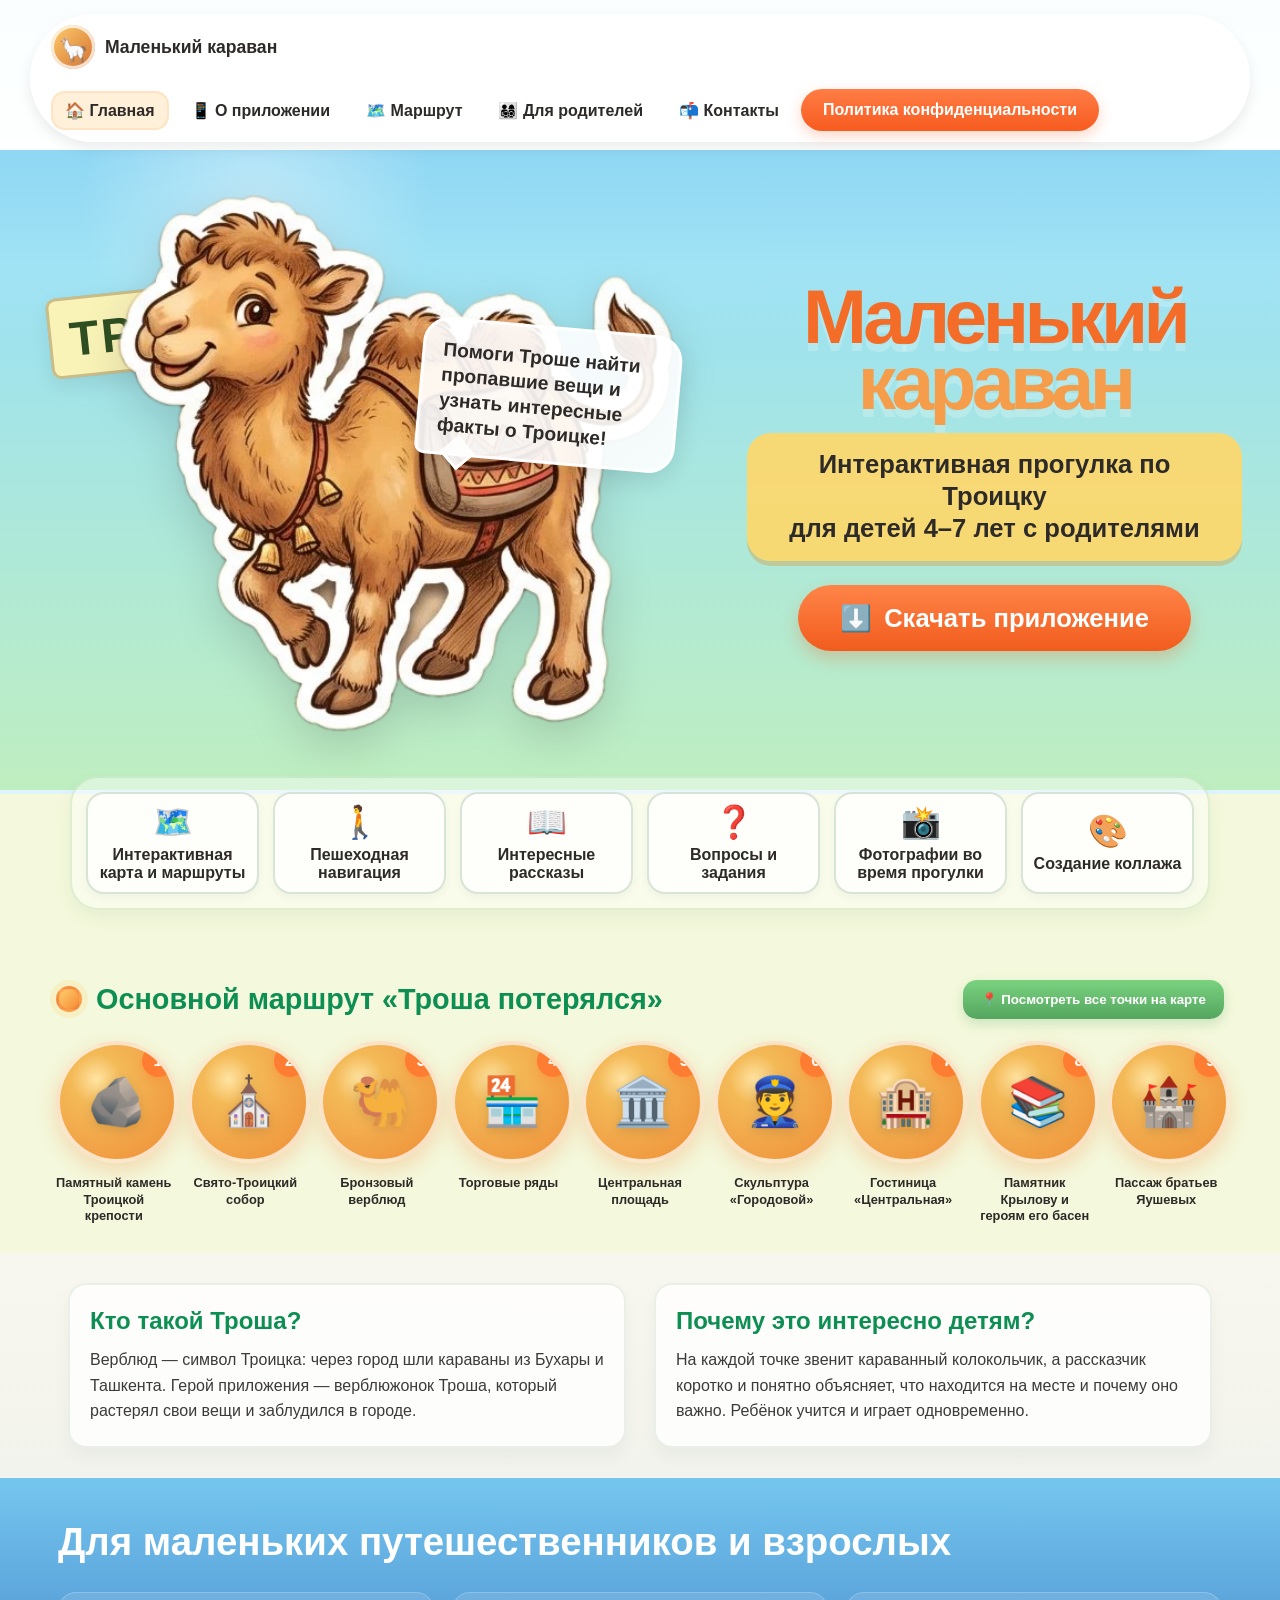
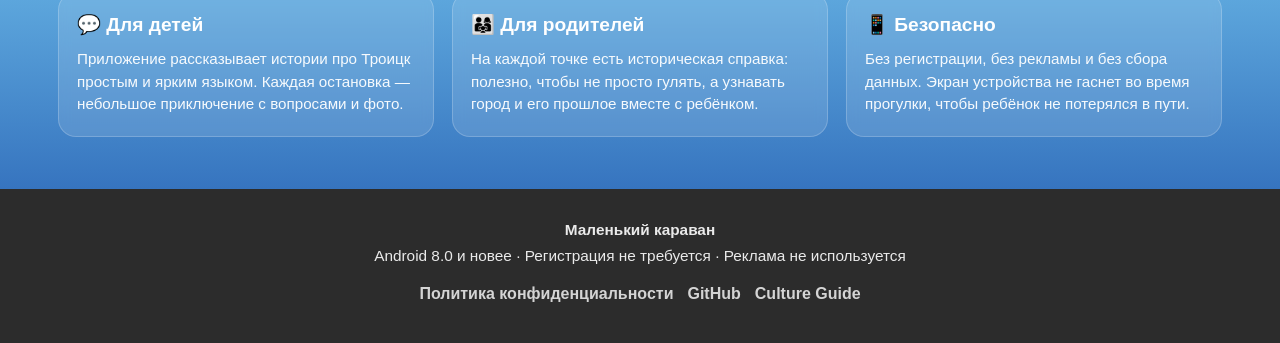
==== docs/index.html @ 08c3db32 "Update landing page to match the provided reference design style" ====
<!doctype html>
<html lang="ru">
<head>
  <meta charset="utf-8">
  <meta name="viewport" content="width=device-width,initial-scale=1">
  <meta name="theme-color" content="#54c8ef">
  <meta name="description" content="Маленький караван — интерактивная прогулка по Троицку для детей 4–7 лет с родителями.">
  <title>Маленький караван — интерактивная прогулка по Троицку</title>
  <style>
    :root {
      --orange: #ff5a1f;
      --orange-deep: #f7641f;
      --cream: #fff3c7;
      --green: #59c76c;
      --green-deep: #0d8e52;
      --blue: #5ec9f5;
      --brown: #61351e;
      --ink: #2d2a28;
      --white: #fff;
      --light: #f8f8f8;
      --pine: #1d7a42;
      --shadow: rgba(0,0,0,0.12);
    }

    * { box-sizing: border-box; }
    html { scroll-behavior: smooth; }
    body {
      margin: 0;
      font-family: "Segoe UI", Tahoma, sans-serif;
      color: var(--ink);
      background: #fdfdfd;
    }
    a { color: inherit; }
    img { max-width: 100%; display: block; }

    .page-shell {
      min-height: 100vh;
      background:
        radial-gradient(circle at 20% 20%, rgba(255,255,255,0.12), transparent 20%),
        linear-gradient(180deg, #dff8ff 0%, #dff8ff 20%, #f4f8dc 20%, #f4f8dc 100%);
    }

    .container {
      max-width: 1200px;
      margin: 0 auto;
      padding: 0 18px;
    }

    .nav-wrap {
      position: sticky;
      top: 0;
      z-index: 20;
      padding: 14px 0 8px;
      background: linear-gradient(180deg, rgba(255,255,255,0.86), rgba(255,255,255,0.95));
      backdrop-filter: blur(4px);
    }

    .nav {
      max-width: 1220px;
      margin: 0 auto;
      padding: 8px 18px;
      background: rgba(255,255,255,0.92);
      border: 3px solid rgba(255,255,255,0.8);
      border-radius: 999px;
      box-shadow: 0 6px 14px rgba(0,0,0,0.08);
      display: flex;
      align-items: center;
      justify-content: space-between;
      gap: 20px;
      flex-wrap: wrap;
    }

    .brand {
      display: flex;
      align-items: center;
      gap: 10px;
      text-decoration: none;
      color: var(--ink);
      font-weight: 800;
      font-size: 1.1rem;
      white-space: nowrap;
    }

    .brand-icon {
      width: 44px;
      height: 44px;
      border-radius: 50%;
      background: linear-gradient(135deg, #ffcf6d, #d36f31);
      display: grid;
      place-items: center;
      box-shadow: inset 0 0 0 3px rgba(255,255,255,0.75);
      position: relative;
      overflow: hidden;
    }

    .brand-icon::before {
      content: "🦙";
      font-size: 25px;
      transform: translateY(2px);
    }

    .menu {
      display: flex;
      align-items: center;
      justify-content: center;
      flex-wrap: wrap;
      gap: 8px;
    }

    .menu a {
      text-decoration: none;
      color: var(--ink);
      font-weight: 700;
      padding: 10px 14px;
      border-radius: 14px;
      transition: 0.2s ease;
      display: inline-flex;
      align-items: center;
      gap: 8px;
      background: transparent;
    }

    .menu a:hover { background: rgba(93,159,221,0.06); }

    .menu a.is-active {
      background: rgba(255, 177, 48, 0.18);
      box-shadow: inset 0 0 0 2px rgba(255, 120, 30, 0.12);
    }

    .menu .cta {
      background: linear-gradient(180deg, #ff7d45, #f75b1f);
      color: white;
      border-radius: 999px;
      padding: 12px 22px;
      box-shadow: 0 5px 14px rgba(247,91,31,0.25);
    }

    .hero {
      position: relative;
      overflow: hidden;
      min-height: 640px;
      background: linear-gradient(180deg, #7cd0f2 0%, #9ae1f4 18%, #bfeec0 100%);
      border-bottom: 4px solid rgba(255,255,255,0.75);
    }

    .hero::before {
      content: "";
      position: absolute;
      inset: 0;
      background:
        linear-gradient(180deg, rgba(255,255,255,0.15), transparent 32%),
        radial-gradient(circle at 20% 8%, rgba(255,255,255,0.4), transparent 15%);
      pointer-events: none;
    }

    .hero-inner {
      position: relative;
      z-index: 1;
      max-width: 1260px;
      margin: 0 auto;
      padding: 26px 20px 40px;
      min-height: 640px;
      display: grid;
      grid-template-columns: 1.15fr 0.85fr;
      align-items: center;
      gap: 18px;
    }

    .hero-scene {
      position: relative;
      height: 100%;
      min-height: 520px;
    }

    .scene-label {
      position: absolute;
      left: 18px;
      top: 110px;
      min-width: 170px;
      transform: rotate(-6deg);
      padding: 18px 18px 14px;
      background: rgba(255, 244, 181, 0.95);
      border: 3px solid rgba(95,65,20,0.3);
      box-shadow: 0 8px 20px rgba(0,0,0,0.08);
      display: inline-block;
      color: #2f4f22;
      font-weight: 900;
      font-size: 3rem;
      letter-spacing: 0.05em;
      line-height: 0.9;
      text-transform: uppercase;
      border-radius: 10px;
    }

    .camel-wrap {
      position: absolute;
      inset: 0;
      display: flex;
      align-items: center;
      justify-content: center;
    }

    .camel {
      width: min(560px, 90%);
      filter: drop-shadow(0 16px 22px rgba(0,0,0,0.14));
      transform: translateX(20px);
    }

    .speech {
      position: absolute;
      right: 42px;
      top: 150px;
      max-width: 260px;
      background: rgba(255,255,255,0.9);
      border: 3px solid rgba(255,255,255,0.9);
      border-radius: 26px 26px 26px 10px;
      box-shadow: 0 10px 24px rgba(0,0,0,0.09);
      padding: 18px 18px 14px;
      font-weight: 800;
      color: #2d2a28;
      line-height: 1.3;
      font-size: 1.2rem;
      transform: rotate(5deg);
    }

    .speech::after {
      content: "";
      position: absolute;
      width: 22px;
      height: 22px;
      background: rgba(255,255,255,0.9);
      border-left: 3px solid rgba(255,255,255,0.9);
      border-bottom: 3px solid rgba(255,255,255,0.9);
      bottom: -12px;
      left: 28px;
      transform: rotate(-45deg);
    }

    .hero-copy {
      text-align: center;
      padding: 16px 8px 8px;
    }

    .title {
      font-size: clamp(3rem, 6vw, 7rem);
      line-height: 0.86;
      font-weight: 900;
      letter-spacing: -0.06em;
      color: #f36d29;
      text-shadow: 0 8px 0 rgba(255,255,255,0.22);
      margin: 0 0 18px;
      display: inline-block;
      position: relative;
    }

    .title span {
      display: block;
      color: #f59d4a;
    }

    .subtitle {
      display: inline-block;
      background: rgba(255, 216, 106, 0.9);
      border-radius: 24px;
      padding: 16px 28px;
      box-shadow: 0 5px 0 rgba(214, 144, 40, 0.35);
      font-size: clamp(1.5rem, 2vw, 2.2rem);
      font-weight: 800;
      line-height: 1.25;
      color: var(--ink);
      margin-bottom: 24px;
    }

    .download-button {
      display: inline-flex;
      align-items: center;
      justify-content: center;
      gap: 12px;
      padding: 18px 42px;
      border: none;
      border-radius: 999px;
      background: linear-gradient(180deg, #ff8448, #f15c1d);
      color: white;
      font-size: clamp(1.3rem, 2vw, 2rem);
      font-weight: 800;
      cursor: pointer;
      box-shadow: 0 8px 16px rgba(241, 92, 29, 0.26);
      transition: transform 0.2s ease, box-shadow 0.2s ease;
    }

    .download-button:hover {
      transform: translateY(-2px);
      box-shadow: 0 10px 22px rgba(241,92,29,0.36);
    }

    .download-button .icon { font-size: 1.6rem; }

    .feature-strip {
      position: relative;
      z-index: 2;
      max-width: 1180px;
      margin: -18px auto 0;
      padding: 0 20px 28px;
    }

    .feature-grid {
      display: grid;
      grid-template-columns: repeat(6, minmax(120px, 1fr));
      gap: 14px;
      background: rgba(255,255,255,0.42);
      border: 2px solid rgba(122, 190, 92, 0.2);
      border-radius: 28px;
      padding: 14px;
      box-shadow: 0 8px 16px rgba(86,146,91,0.08);
    }

    .feature-item {
      border-radius: 18px;
      background: rgba(255,255,255,0.75);
      border: 2px solid rgba(44, 110, 54, 0.18);
      text-align: center;
      padding: 12px 8px 10px;
      min-height: 92px;
      display: flex;
      flex-direction: column;
      justify-content: center;
      align-items: center;
      gap: 8px;
      font-weight: 700;
      color: var(--ink);
      box-shadow: 0 4px 10px rgba(0,0,0,0.04);
    }

    .feature-item .emoji {
      font-size: 2rem;
      line-height: 1;
    }

    .section {
      padding: 42px 0 26px;
    }

    .route-head {
      max-width: 1200px;
      margin: 0 auto 22px;
      display: flex;
      align-items: center;
      justify-content: space-between;
      flex-wrap: wrap;
      gap: 16px;
      padding: 0 16px;
    }

    .route-title {
      display: flex;
      align-items: center;
      gap: 14px;
      color: var(--green-deep);
      font-weight: 900;
      font-size: clamp(1.8rem, 2vw, 2.8rem);
      line-height: 1.1;
    }

    .route-dot {
      width: 26px;
      height: 26px;
      border-radius: 50%;
      background: linear-gradient(135deg, #ffcf6d, #f48a35);
      border: 3px solid rgba(247, 113, 50, 0.4);
      box-shadow: 0 0 0 6px rgba(255,193,63,0.15);
    }

    .route-button {
      border: none;
      border-radius: 14px;
      background: linear-gradient(180deg, #7ad27f, #54a65f);
      color: white;
      font-weight: 700;
      padding: 12px 18px;
      cursor: pointer;
      box-shadow: 0 5px 12px rgba(61,159,80,0.22);
    }

    .route-grid {
      max-width: 1200px;
      margin: 0 auto;
      padding: 0 16px;
      display: grid;
      grid-template-columns: repeat(9, minmax(110px, 1fr));
      gap: 16px;
    }

    .stop {
      text-align: center;
      text-decoration: none;
      color: var(--ink);
      display: block;
    }

    .stop-visual {
      position: relative;
      width: 122px;
      height: 122px;
      margin: 0 auto 12px;
      display: grid;
      place-items: center;
      border-radius: 50%;
      background: radial-gradient(circle at 32% 30%, #ffe4a2 0%, #f4ba58 22%, #ef8d36 100%);
      box-shadow: 0 8px 20px rgba(241, 121, 35, 0.24);
      border: 4px solid rgba(255,255,255,0.7);
      overflow: hidden;
    }

    .stop-no {
      position: absolute;
      right: 0;
      top: 0;
      width: 32px;
      height: 32px;
      border-radius: 50%;
      background: #ff7d32;
      color: white;
      display: grid;
      place-items: center;
      font-weight: 900;
      box-shadow: 0 4px 10px rgba(255,125,50,0.3);
    }

    .stop-emoji {
      font-size: 3rem;
      line-height: 1;
      filter: drop-shadow(0 3px 6px rgba(0,0,0,0.12));
    }

    .stop-name {
      font-weight: 800;
      font-size: 0.8rem;
      line-height: 1.3;
      min-height: 52px;
    }

    .info {
      background: linear-gradient(180deg, #f8f7ef, #f2f3ec);
      padding: 30px 0;
    }

    .info-grid {
      max-width: 1180px;
      margin: 0 auto;
      padding: 0 18px;
      display: grid;
      grid-template-columns: repeat(2, minmax(300px, 1fr));
      gap: 28px;
    }

    .info-card {
      background: rgba(255,255,255,0.8);
      border-radius: 18px;
      padding: 22px 20px;
      box-shadow: 0 10px 18px rgba(0,0,0,0.04);
      border: 2px solid rgba(56,118,63,0.1);
    }

    .info-card h3 {
      margin: 0 0 12px;
      font-size: 1.5rem;
      color: var(--green-deep);
    }

    .info-card p {
      margin: 0;
      font-size: 1rem;
      line-height: 1.6;
      color: #3d3b39;
    }

    .tech {
      background: linear-gradient(180deg, #75c6ef, #3674bf 100%);
      padding: 42px 0 52px;
      color: white;
    }

    .tech h2 {
      max-width: 1200px;
      margin: 0 auto 28px;
      padding: 0 18px;
      font-size: clamp(2rem, 3vw, 3rem);
    }

    .tech-grid {
      max-width: 1200px;
      margin: 0 auto;
      padding: 0 18px;
      display: grid;
      grid-template-columns: repeat(3, minmax(220px, 1fr));
      gap: 18px;
    }

    .tech-card {
      background: rgba(255,255,255,0.12);
      border: 1px solid rgba(255,255,255,0.2);
      border-radius: 18px;
      padding: 20px 18px;
      backdrop-filter: blur(6px);
    }

    .tech-card h4 {
      margin: 0 0 12px;
      font-size: 1.2rem;
      font-weight: 800;
    }

    .tech-card p {
      margin: 0;
      line-height: 1.5;
      color: rgba(255,255,255,0.95);
      font-size: 0.95rem;
    }

    footer {
      background: #2c2c2c;
      color: rgba(255,255,255,0.9);
      padding: 28px 0 40px;
    }

    .footer-wrap {
      max-width: 1200px;
      margin: 0 auto;
      padding: 0 18px;
      text-align: center;
    }

    .footer-wrap p {
      margin: 0;
      line-height: 1.7;
      font-size: 0.96rem;
    }

    .footer-links {
      margin-top: 16px;
      display: flex;
      gap: 14px;
      justify-content: center;
      flex-wrap: wrap;
    }

    .footer-links a {
      text-decoration: none;
      color: rgba(255,255,255,0.8);
      font-weight: 600;
    }

    @media (max-width: 1120px) {
      .hero-inner {
        grid-template-columns: 1fr;
      }
      .hero-copy {
        order: 1;
      }
      .hero-scene {
        order: 2;
      }
      .route-grid {
        grid-template-columns: repeat(3, minmax(110px, 1fr));
      }
    }

    @media (max-width: 860px) {
      .feature-grid {
        grid-template-columns: repeat(3, minmax(120px, 1fr));
      }
      .info-grid {
        grid-template-columns: 1fr;
      }
      .tech-grid {
        grid-template-columns: 1fr;
      }
      .nav {
        justify-content: center;
      }
    }

    @media (max-width: 620px) {
      .menu {
        gap: 4px;
      }
      .menu a {
        font-size: 0.8rem;
        padding: 9px 10px;
      }
      .scene-label {
        left: 6px;
        top: 52px;
        font-size: 2.2rem;
      }
      .speech {
        right: 10px;
        top: 118px;
        max-width: 200px;
        font-size: 1rem;
      }
      .feature-grid {
        grid-template-columns: repeat(2, minmax(120px, 1fr));
      }
      .route-button {
        width: 100%;
      }
      .route-grid {
        grid-template-columns: repeat(2, minmax(120px, 1fr));
      }
    }
  </style>
</head>
<body>
  <div class="page-shell">
    <div class="nav-wrap">
      <div class="nav">
        <a href="#top" class="brand" aria-label="Главная">
          <span class="brand-icon" aria-hidden="true"></span>
          <span>Маленький караван</span>
        </a>

        <nav class="menu" aria-label="Главное меню">
          <a href="#top" class="is-active">🏠 Главная</a>
          <a href="#about">📱 О приложении</a>
          <a href="#route">🗺️ Маршрут</a>
          <a href="#parents">👨‍👩‍👧‍👦 Для родителей</a>
          <a href="#contacts">📬 Контакты</a>
          <a href="privacy.html" class="cta">Политика конфиденциальности</a>
        </nav>
      </div>
    </div>

    <header class="hero" id="top">
      <div class="hero-inner">
        <div class="hero-scene" aria-hidden="true">
          <div class="scene-label">Троицк</div>
          <div class="camel-wrap">
            <img class="camel" src="images/trosha.png" alt="Троша">
          </div>
          <div class="speech">Помоги Троше найти пропавшие вещи и узнать интересные факты о Троицке!</div>
        </div>

        <div class="hero-copy">
          <div class="title">Маленький<span>караван</span></div>
          <div class="subtitle">Интерактивная прогулка по Троицку<br>для детей 4–7 лет с родителями</div>
          <button class="download-button" type="button">
            <span class="icon">⬇️</span>
            <span>Скачать приложение</span>
          </button>
        </div>
      </div>
    </header>

    <div class="feature-strip">
      <div class="feature-grid">
        <div class="feature-item"><div class="emoji">🗺️</div><div>Интерактивная карта и маршруты</div></div>
        <div class="feature-item"><div class="emoji">🚶</div><div>Пешеходная навигация</div></div>
        <div class="feature-item"><div class="emoji">📖</div><div>Интересные рассказы</div></div>
        <div class="feature-item"><div class="emoji">❓</div><div>Вопросы и задания</div></div>
        <div class="feature-item"><div class="emoji">📸</div><div>Фотографии во время прогулки</div></div>
        <div class="feature-item"><div class="emoji">🎨</div><div>Создание коллажа</div></div>
      </div>
    </div>

    <main>
      <section class="section" id="route">
        <div class="route-head">
          <div class="route-title">
            <span class="route-dot" aria-hidden="true"></span>
            <span>Основной маршрут «Троша потерялся»</span>
          </div>
          <button class="route-button" type="button">📍 Посмотреть все точки на карте</button>
        </div>

        <div class="route-grid">
          <a href="#" class="stop">
            <div class="stop-visual"><span class="stop-no">1</span><span class="stop-emoji">🪨</span></div>
            <div class="stop-name">Памятный камень Троицкой крепости</div>
          </a>
          <a href="#" class="stop">
            <div class="stop-visual"><span class="stop-no">2</span><span class="stop-emoji">⛪</span></div>
            <div class="stop-name">Свято-Троицкий собор</div>
          </a>
          <a href="#" class="stop">
            <div class="stop-visual"><span class="stop-no">3</span><span class="stop-emoji">🐫</span></div>
            <div class="stop-name">Бронзовый верблюд</div>
          </a>
          <a href="#" class="stop">
            <div class="stop-visual"><span class="stop-no">4</span><span class="stop-emoji">🏪</span></div>
            <div class="stop-name">Торговые ряды</div>
          </a>
          <a href="#" class="stop">
            <div class="stop-visual"><span class="stop-no">5</span><span class="stop-emoji">🏛️</span></div>
            <div class="stop-name">Центральная площадь</div>
          </a>
          <a href="#" class="stop">
            <div class="stop-visual"><span class="stop-no">6</span><span class="stop-emoji">👮</span></div>
            <div class="stop-name">Скульптура «Городовой»</div>
          </a>
          <a href="#" class="stop">
            <div class="stop-visual"><span class="stop-no">7</span><span class="stop-emoji">🏨</span></div>
            <div class="stop-name">Гостиница «Центральная»</div>
          </a>
          <a href="#" class="stop">
            <div class="stop-visual"><span class="stop-no">8</span><span class="stop-emoji">📚</span></div>
            <div class="stop-name">Памятник Крылову и героям его басен</div>
          </a>
          <a href="#" class="stop">
            <div class="stop-visual"><span class="stop-no">9</span><span class="stop-emoji">🏰</span></div>
            <div class="stop-name">Пассаж братьев Яушевых</div>
          </a>
        </div>
      </section>

      <section class="info" id="about">
        <div class="info-grid">
          <article class="info-card">
            <h3>Кто такой Троша?</h3>
            <p>Верблюд — символ Троицка: через город шли караваны из Бухары и Ташкента. Герой приложения — верблюжонок Троша, который растерял свои вещи и заблудился в городе.</p>
          </article>
          <article class="info-card">
            <h3>Почему это интересно детям?</h3>
            <p>На каждой точке звенит караванный колокольчик, а рассказчик коротко и понятно объясняет, что находится на месте и почему оно важно. Ребёнок учится и играет одновременно.</p>
          </article>
        </div>
      </section>

      <section class="tech" id="parents">
        <h2>Для маленьких путешественников и взрослых</h2>
        <div class="tech-grid">
          <div class="tech-card">
            <h4>💬 Для детей</h4>
            <p>Приложение рассказывает истории про Троицк простым и ярким языком. Каждая остановка — небольшое приключение с вопросами и фото.</p>
          </div>
          <div class="tech-card">
            <h4>👨‍👩‍👧 Для родителей</h4>
            <p>На каждой точке есть историческая справка: полезно, чтобы не просто гулять, а узнавать город и его прошлое вместе с ребёнком.</p>
          </div>
          <div class="tech-card">
            <h4>📱 Безопасно</h4>
            <p>Без регистрации, без рекламы и без сбора данных. Экран устройства не гаснет во время прогулки, чтобы ребёнок не потерялся в пути.</p>
          </div>
        </div>
      </section>
    </main>

    <footer id="contacts">
      <div class="footer-wrap">
        <p><strong>Маленький караван</strong></p>
        <p>Android 8.0 и новее · Регистрация не требуется · Реклама не используется</p>
        <div class="footer-links">
          <a href="privacy.html">Политика конфиденциальности</a>
          <a href="https://github.com/qwest65/malenkiy-karavan">GitHub</a>
          <a href="https://github.com/qwest65/culture-guide">Culture Guide</a>
        </div>
      </div>
    </footer>
  </div>

  <script>
    document.querySelectorAll('.download-button, .route-button').forEach(btn => {
      btn.addEventListener('click', () => {
        window.open('https://github.com/qwest65/malenkiy-karavan/releases/latest/download/MalenkiyKaravan.apk', '_blank');
      });
    });
  </script>
</body>
</html>
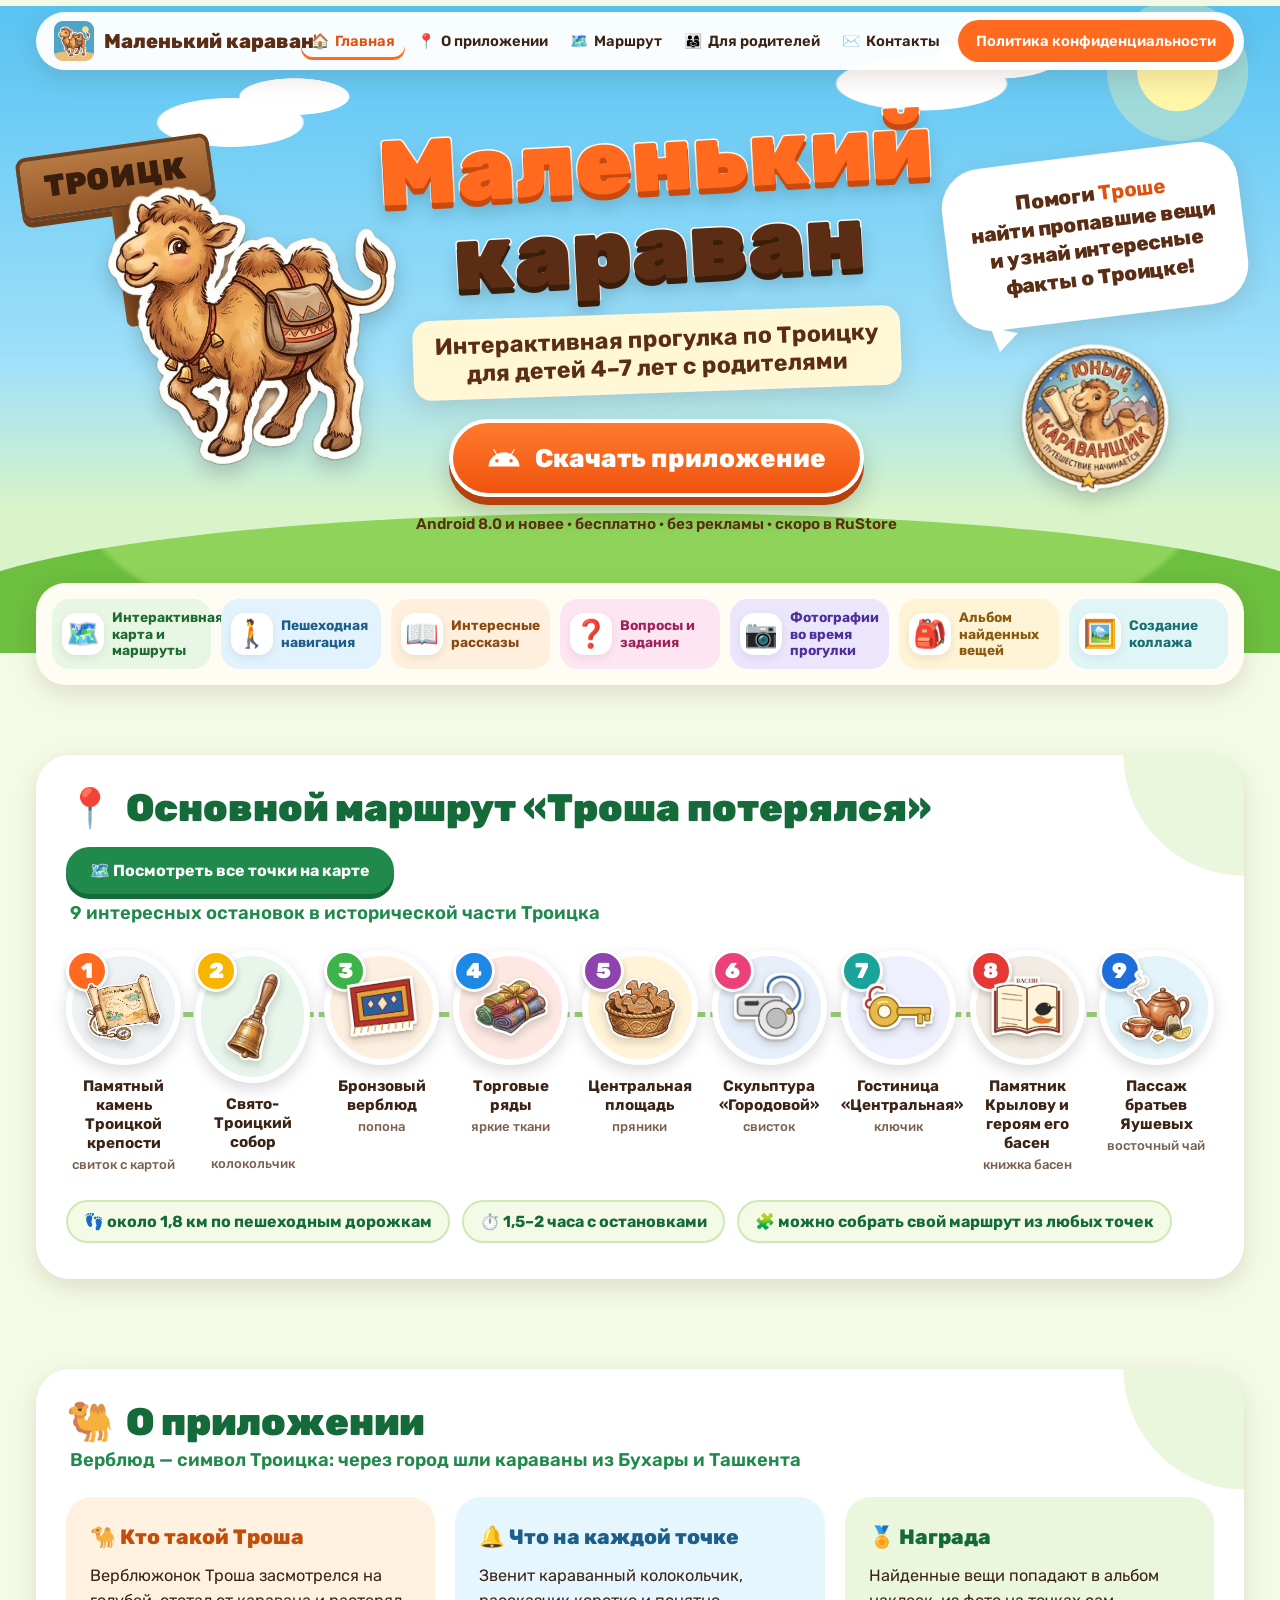
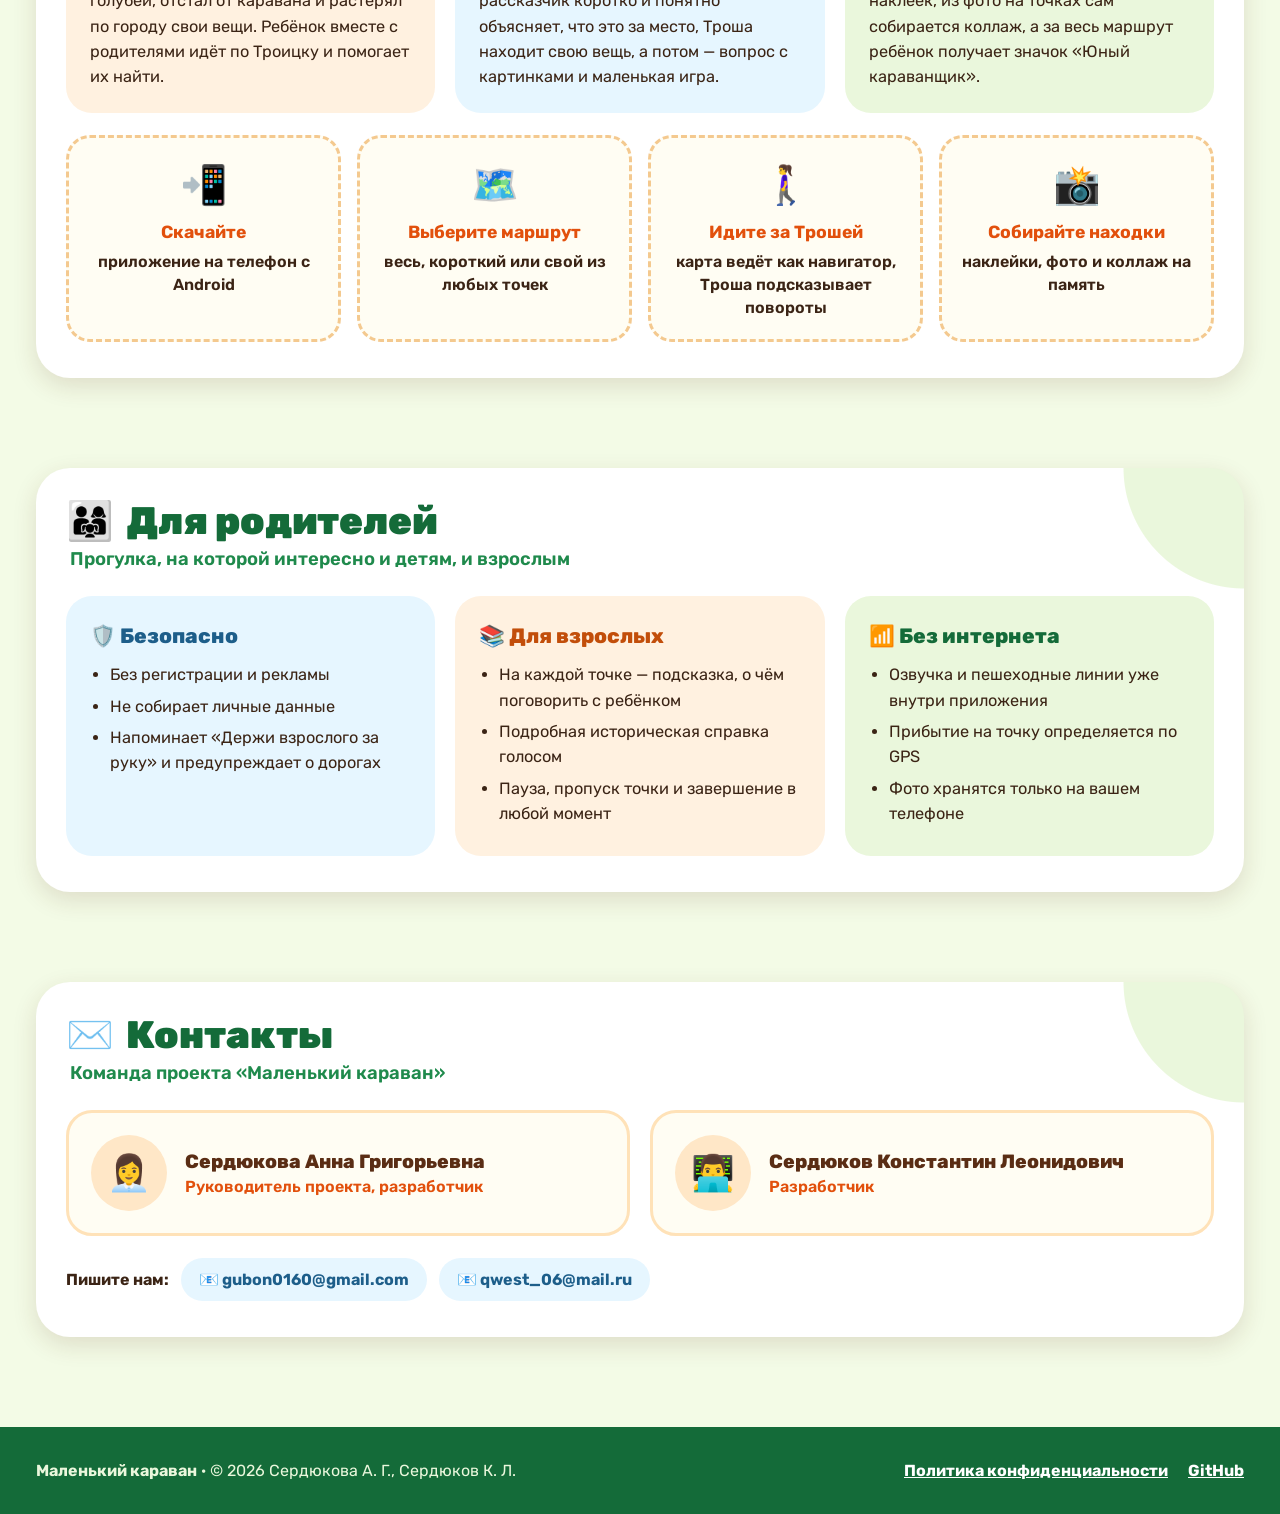
==== commit 9daf179e: "Landing page in the reference style with the project team Bright hero with Trosha, the ТРОИЦК sign a" ====
--- a/docs/index.html
+++ b/docs/index.html
@@ -3,767 +3,472 @@
 <head>
   <meta charset="utf-8">
   <meta name="viewport" content="width=device-width,initial-scale=1">
-  <meta name="theme-color" content="#54c8ef">
-  <meta name="description" content="Маленький караван — интерактивная прогулка по Троицку для детей 4–7 лет с родителями.">
-  <title>Маленький караван — интерактивная прогулка по Троицку</title>
+  <meta name="theme-color" content="#ff6a1f">
+  <meta name="description" content="Маленький караван — интерактивная прогулка по Троицку для детей 4–7 лет с родителями. Помоги верблюжонку Троше найти пропавшие вещи!">
+  <title>Маленький караван — прогулка по Троицку для детей</title>
+  <link rel="icon" href="images/icon.png">
+  <link rel="preconnect" href="https://fonts.googleapis.com">
+  <link rel="preconnect" href="https://fonts.gstatic.com" crossorigin>
+  <link href="https://fonts.googleapis.com/css2?family=Rubik:wght@500;600;700;800;900&display=swap" rel="stylesheet">
   <style>
     :root {
-      --orange: #ff5a1f;
-      --orange-deep: #f7641f;
-      --cream: #fff3c7;
-      --green: #59c76c;
-      --green-deep: #0d8e52;
-      --blue: #5ec9f5;
-      --brown: #61351e;
-      --ink: #2d2a28;
-      --white: #fff;
-      --light: #f8f8f8;
-      --pine: #1d7a42;
-      --shadow: rgba(0,0,0,0.12);
-    }
-
+      --orange: #ff6a1f;
+      --orange-dark: #e2500c;
+      --brown: #5a2d14;
+      --green: #1f8a4c;
+      --green-dark: #146b39;
+      --cream: #fff7d6;
+      --ink: #3b2415;
+      --muted: #7a6150;
+      --shadow: 0 8px 24px rgba(90, 45, 20, 0.14);
+    }
     * { box-sizing: border-box; }
     html { scroll-behavior: smooth; }
     body {
       margin: 0;
-      font-family: "Segoe UI", Tahoma, sans-serif;
+      font-family: "Rubik", "Segoe UI", Tahoma, sans-serif;
       color: var(--ink);
-      background: #fdfdfd;
+      background: #f3fbe6;
+      overflow-x: hidden;
     }
     a { color: inherit; }
     img { max-width: 100%; display: block; }
-
-    .page-shell {
-      min-height: 100vh;
+    .wrap { max-width: 1240px; margin: 0 auto; padding: 0 16px; }
+
+    /* ---------- Навигация ---------- */
+    .nav { position: sticky; top: 12px; z-index: 30; max-width: 1240px; margin: 12px auto 0; padding: 0 16px; }
+    .nav-inner {
+      display: flex; align-items: center; gap: 18px;
+      background: rgba(255,255,255,0.96);
+      border-radius: 999px; padding: 8px 10px 8px 18px;
+      box-shadow: var(--shadow);
+    }
+    .brand { display: flex; align-items: center; gap: 10px; text-decoration: none; font-weight: 800; font-size: 1.25rem; color: var(--brown); white-space: nowrap; }
+    .brand img { width: 40px; height: 40px; }
+    .menu { display: flex; align-items: center; gap: 2px; margin-left: auto; flex-wrap: nowrap; justify-content: flex-end; }
+    .menu a {
+      text-decoration: none; font-weight: 600; font-size: 0.92rem; color: var(--ink); white-space: nowrap;
+      padding: 10px 10px; border-radius: 999px; display: flex; gap: 6px; align-items: center;
+    }
+    .menu a:hover { background: #fff1e6; color: var(--orange-dark); }
+    .menu a.active { color: var(--orange-dark); box-shadow: inset 0 -3px 0 var(--orange); border-radius: 12px; }
+    .menu a.cta { background: var(--orange); color: #fff; padding: 12px 18px; margin-left: 6px; }
+    .menu a.cta:hover { background: var(--orange-dark); color: #fff; }
+
+    /* ---------- Первый экран ---------- */
+    .hero {
+      position: relative; margin-top: -64px; padding: 110px 0 120px;
       background:
-        radial-gradient(circle at 20% 20%, rgba(255,255,255,0.12), transparent 20%),
-        linear-gradient(180deg, #dff8ff 0%, #dff8ff 20%, #f4f8dc 20%, #f4f8dc 100%);
-    }
-
-    .container {
-      max-width: 1200px;
-      margin: 0 auto;
-      padding: 0 18px;
-    }
-
-    .nav-wrap {
-      position: sticky;
-      top: 0;
-      z-index: 20;
-      padding: 14px 0 8px;
-      background: linear-gradient(180deg, rgba(255,255,255,0.86), rgba(255,255,255,0.95));
-      backdrop-filter: blur(4px);
-    }
-
-    .nav {
-      max-width: 1220px;
-      margin: 0 auto;
-      padding: 8px 18px;
-      background: rgba(255,255,255,0.92);
-      border: 3px solid rgba(255,255,255,0.8);
-      border-radius: 999px;
-      box-shadow: 0 6px 14px rgba(0,0,0,0.08);
-      display: flex;
-      align-items: center;
-      justify-content: space-between;
-      gap: 20px;
-      flex-wrap: wrap;
-    }
-
-    .brand {
-      display: flex;
-      align-items: center;
-      gap: 10px;
-      text-decoration: none;
-      color: var(--ink);
-      font-weight: 800;
-      font-size: 1.1rem;
-      white-space: nowrap;
-    }
-
-    .brand-icon {
-      width: 44px;
-      height: 44px;
-      border-radius: 50%;
-      background: linear-gradient(135deg, #ffcf6d, #d36f31);
-      display: grid;
-      place-items: center;
-      box-shadow: inset 0 0 0 3px rgba(255,255,255,0.75);
-      position: relative;
+        radial-gradient(ellipse 120px 40px at 18% 18%, #fff 60%, transparent 62%),
+        radial-gradient(ellipse 90px 30px at 23% 14%, #fff 60%, transparent 62%),
+        radial-gradient(ellipse 140px 44px at 72% 12%, #fff 60%, transparent 62%),
+        radial-gradient(ellipse 100px 34px at 78% 8%, #fff 60%, transparent 62%),
+        radial-gradient(circle at 92% 10%, #fff6a8 0 40px, rgba(255,246,168,0.35) 41px 70px, transparent 71px),
+        linear-gradient(180deg, #58c3f2 0%, #9fe0fa 55%, #d9f4c8 78%);
       overflow: hidden;
     }
-
-    .brand-icon::before {
-      content: "🦙";
-      font-size: 25px;
-      transform: translateY(2px);
-    }
-
-    .menu {
-      display: flex;
-      align-items: center;
-      justify-content: center;
-      flex-wrap: wrap;
-      gap: 8px;
-    }
-
-    .menu a {
-      text-decoration: none;
-      color: var(--ink);
-      font-weight: 700;
-      padding: 10px 14px;
-      border-radius: 14px;
-      transition: 0.2s ease;
-      display: inline-flex;
-      align-items: center;
-      gap: 8px;
-      background: transparent;
-    }
-
-    .menu a:hover { background: rgba(93,159,221,0.06); }
-
-    .menu a.is-active {
-      background: rgba(255, 177, 48, 0.18);
-      box-shadow: inset 0 0 0 2px rgba(255, 120, 30, 0.12);
-    }
-
-    .menu .cta {
-      background: linear-gradient(180deg, #ff7d45, #f75b1f);
-      color: white;
-      border-radius: 999px;
-      padding: 12px 22px;
-      box-shadow: 0 5px 14px rgba(247,91,31,0.25);
-    }
-
-    .hero {
-      position: relative;
-      overflow: hidden;
-      min-height: 640px;
-      background: linear-gradient(180deg, #7cd0f2 0%, #9ae1f4 18%, #bfeec0 100%);
-      border-bottom: 4px solid rgba(255,255,255,0.75);
-    }
-
-    .hero::before {
-      content: "";
-      position: absolute;
-      inset: 0;
-      background:
-        linear-gradient(180deg, rgba(255,255,255,0.15), transparent 32%),
-        radial-gradient(circle at 20% 8%, rgba(255,255,255,0.4), transparent 15%);
-      pointer-events: none;
-    }
-
-    .hero-inner {
-      position: relative;
-      z-index: 1;
-      max-width: 1260px;
-      margin: 0 auto;
-      padding: 26px 20px 40px;
-      min-height: 640px;
-      display: grid;
-      grid-template-columns: 1.15fr 0.85fr;
-      align-items: center;
-      gap: 18px;
-    }
-
-    .hero-scene {
-      position: relative;
-      height: 100%;
-      min-height: 520px;
-    }
-
-    .scene-label {
-      position: absolute;
-      left: 18px;
-      top: 110px;
-      min-width: 170px;
-      transform: rotate(-6deg);
-      padding: 18px 18px 14px;
-      background: rgba(255, 244, 181, 0.95);
-      border: 3px solid rgba(95,65,20,0.3);
-      box-shadow: 0 8px 20px rgba(0,0,0,0.08);
-      display: inline-block;
-      color: #2f4f22;
-      font-weight: 900;
-      font-size: 3rem;
-      letter-spacing: 0.05em;
-      line-height: 0.9;
-      text-transform: uppercase;
-      border-radius: 10px;
-    }
-
-    .camel-wrap {
-      position: absolute;
-      inset: 0;
-      display: flex;
-      align-items: center;
-      justify-content: center;
-    }
-
-    .camel {
-      width: min(560px, 90%);
-      filter: drop-shadow(0 16px 22px rgba(0,0,0,0.14));
-      transform: translateX(20px);
-    }
-
-    .speech {
-      position: absolute;
-      right: 42px;
-      top: 150px;
-      max-width: 260px;
-      background: rgba(255,255,255,0.9);
-      border: 3px solid rgba(255,255,255,0.9);
-      border-radius: 26px 26px 26px 10px;
-      box-shadow: 0 10px 24px rgba(0,0,0,0.09);
-      padding: 18px 18px 14px;
-      font-weight: 800;
-      color: #2d2a28;
-      line-height: 1.3;
-      font-size: 1.2rem;
-      transform: rotate(5deg);
-    }
-
-    .speech::after {
-      content: "";
-      position: absolute;
-      width: 22px;
-      height: 22px;
-      background: rgba(255,255,255,0.9);
-      border-left: 3px solid rgba(255,255,255,0.9);
-      border-bottom: 3px solid rgba(255,255,255,0.9);
-      bottom: -12px;
-      left: 28px;
-      transform: rotate(-45deg);
-    }
-
-    .hero-copy {
-      text-align: center;
-      padding: 16px 8px 8px;
-    }
-
+    .hero::after {
+      content: ""; position: absolute; left: -5%; right: -5%; bottom: -60px; height: 200px;
+      background: radial-gradient(ellipse at 50% 0%, #8fd35a 0 55%, #6cbf3f 56% 100%);
+      border-radius: 50% 50% 0 0;
+    }
+    .hero-grid { position: relative; z-index: 2; display: grid; grid-template-columns: 1fr 1.25fr 0.9fr; align-items: center; gap: 12px; }
+    .scene { position: relative; min-height: 360px; }
+    .sign { position: absolute; left: -10px; top: 0; transform: rotate(-8deg); z-index: 1; }
+    .sign .board {
+      background: linear-gradient(180deg, #b77942, #94592b);
+      border: 4px solid #6e3f1c; border-radius: 10px;
+      padding: 10px 22px; color: #3a1d0b; font-weight: 900; font-size: 1.9rem; letter-spacing: 1px;
+      box-shadow: 0 6px 0 #6e3f1c;
+    }
+    .sign .post { width: 18px; height: 120px; margin: -2px auto 0; background: linear-gradient(90deg, #8a5226, #6e3f1c); border-radius: 0 0 6px 6px; }
+    .trosha {
+      position: relative; z-index: 2; width: 88%; max-width: 400px; margin: 40px 0 0 70px;
+      filter: drop-shadow(0 10px 10px rgba(0,0,0,0.18));
+      animation: bob 3.2s ease-in-out infinite;
+    }
+    @keyframes bob { 50% { transform: translateY(-8px) rotate(-1deg); } }
+    @media (prefers-reduced-motion: reduce) { .trosha { animation: none; } }
+
+    .title-block { text-align: center; }
     .title {
-      font-size: clamp(3rem, 6vw, 7rem);
-      line-height: 0.86;
-      font-weight: 900;
-      letter-spacing: -0.06em;
-      color: #f36d29;
-      text-shadow: 0 8px 0 rgba(255,255,255,0.22);
-      margin: 0 0 18px;
-      display: inline-block;
-      position: relative;
-    }
-
-    .title span {
-      display: block;
-      color: #f59d4a;
-    }
-
+      margin: 0; line-height: 0.95; font-weight: 900;
+      font-size: clamp(3rem, 7.2vw, 6.4rem);
+      color: var(--orange);
+      -webkit-text-stroke: 3px #fff; paint-order: stroke fill;
+      text-shadow: 0 6px 0 #c94a0e, 0 12px 18px rgba(0,0,0,0.18);
+      transform: rotate(-3deg);
+    }
+    .title span { display: block; color: var(--brown); text-shadow: 0 6px 0 #3a1d0b, 0 12px 18px rgba(0,0,0,0.18); }
     .subtitle {
-      display: inline-block;
-      background: rgba(255, 216, 106, 0.9);
-      border-radius: 24px;
-      padding: 16px 28px;
-      box-shadow: 0 5px 0 rgba(214, 144, 40, 0.35);
-      font-size: clamp(1.5rem, 2vw, 2.2rem);
-      font-weight: 800;
-      line-height: 1.25;
-      color: var(--ink);
-      margin-bottom: 24px;
-    }
-
-    .download-button {
-      display: inline-flex;
-      align-items: center;
-      justify-content: center;
-      gap: 12px;
-      padding: 18px 42px;
-      border: none;
-      border-radius: 999px;
-      background: linear-gradient(180deg, #ff8448, #f15c1d);
-      color: white;
-      font-size: clamp(1.3rem, 2vw, 2rem);
-      font-weight: 800;
-      cursor: pointer;
-      box-shadow: 0 8px 16px rgba(241, 92, 29, 0.26);
-      transition: transform 0.2s ease, box-shadow 0.2s ease;
-    }
-
-    .download-button:hover {
-      transform: translateY(-2px);
-      box-shadow: 0 10px 22px rgba(241,92,29,0.36);
-    }
-
-    .download-button .icon { font-size: 1.6rem; }
-
-    .feature-strip {
-      position: relative;
-      z-index: 2;
-      max-width: 1180px;
-      margin: -18px auto 0;
-      padding: 0 20px 28px;
-    }
-
-    .feature-grid {
-      display: grid;
-      grid-template-columns: repeat(6, minmax(120px, 1fr));
-      gap: 14px;
-      background: rgba(255,255,255,0.42);
-      border: 2px solid rgba(122, 190, 92, 0.2);
-      border-radius: 28px;
-      padding: 14px;
-      box-shadow: 0 8px 16px rgba(86,146,91,0.08);
-    }
-
-    .feature-item {
-      border-radius: 18px;
-      background: rgba(255,255,255,0.75);
-      border: 2px solid rgba(44, 110, 54, 0.18);
-      text-align: center;
-      padding: 12px 8px 10px;
-      min-height: 92px;
-      display: flex;
-      flex-direction: column;
-      justify-content: center;
-      align-items: center;
-      gap: 8px;
-      font-weight: 700;
-      color: var(--ink);
-      box-shadow: 0 4px 10px rgba(0,0,0,0.04);
-    }
-
-    .feature-item .emoji {
-      font-size: 2rem;
-      line-height: 1;
-    }
-
-    .section {
-      padding: 42px 0 26px;
-    }
-
-    .route-head {
-      max-width: 1200px;
-      margin: 0 auto 22px;
-      display: flex;
-      align-items: center;
-      justify-content: space-between;
-      flex-wrap: wrap;
-      gap: 16px;
-      padding: 0 16px;
-    }
-
-    .route-title {
-      display: flex;
-      align-items: center;
-      gap: 14px;
-      color: var(--green-deep);
-      font-weight: 900;
-      font-size: clamp(1.8rem, 2vw, 2.8rem);
-      line-height: 1.1;
-    }
-
-    .route-dot {
-      width: 26px;
-      height: 26px;
-      border-radius: 50%;
-      background: linear-gradient(135deg, #ffcf6d, #f48a35);
-      border: 3px solid rgba(247, 113, 50, 0.4);
-      box-shadow: 0 0 0 6px rgba(255,193,63,0.15);
-    }
-
-    .route-button {
-      border: none;
-      border-radius: 14px;
-      background: linear-gradient(180deg, #7ad27f, #54a65f);
-      color: white;
-      font-weight: 700;
-      padding: 12px 18px;
-      cursor: pointer;
-      box-shadow: 0 5px 12px rgba(61,159,80,0.22);
-    }
-
-    .route-grid {
-      max-width: 1200px;
-      margin: 0 auto;
-      padding: 0 16px;
-      display: grid;
-      grid-template-columns: repeat(9, minmax(110px, 1fr));
-      gap: 16px;
-    }
-
-    .stop {
-      text-align: center;
-      text-decoration: none;
-      color: var(--ink);
-      display: block;
-    }
-
-    .stop-visual {
-      position: relative;
-      width: 122px;
-      height: 122px;
-      margin: 0 auto 12px;
-      display: grid;
-      place-items: center;
-      border-radius: 50%;
-      background: radial-gradient(circle at 32% 30%, #ffe4a2 0%, #f4ba58 22%, #ef8d36 100%);
-      box-shadow: 0 8px 20px rgba(241, 121, 35, 0.24);
-      border: 4px solid rgba(255,255,255,0.7);
-      overflow: hidden;
-    }
-
-    .stop-no {
-      position: absolute;
-      right: 0;
-      top: 0;
-      width: 32px;
-      height: 32px;
-      border-radius: 50%;
-      background: #ff7d32;
-      color: white;
-      display: grid;
-      place-items: center;
-      font-weight: 900;
-      box-shadow: 0 4px 10px rgba(255,125,50,0.3);
-    }
-
-    .stop-emoji {
-      font-size: 3rem;
-      line-height: 1;
-      filter: drop-shadow(0 3px 6px rgba(0,0,0,0.12));
-    }
-
-    .stop-name {
-      font-weight: 800;
-      font-size: 0.8rem;
-      line-height: 1.3;
-      min-height: 52px;
-    }
-
-    .info {
-      background: linear-gradient(180deg, #f8f7ef, #f2f3ec);
-      padding: 30px 0;
-    }
-
-    .info-grid {
-      max-width: 1180px;
-      margin: 0 auto;
-      padding: 0 18px;
-      display: grid;
-      grid-template-columns: repeat(2, minmax(300px, 1fr));
-      gap: 28px;
-    }
-
-    .info-card {
-      background: rgba(255,255,255,0.8);
-      border-radius: 18px;
-      padding: 22px 20px;
-      box-shadow: 0 10px 18px rgba(0,0,0,0.04);
-      border: 2px solid rgba(56,118,63,0.1);
-    }
-
-    .info-card h3 {
-      margin: 0 0 12px;
-      font-size: 1.5rem;
-      color: var(--green-deep);
-    }
-
-    .info-card p {
-      margin: 0;
-      font-size: 1rem;
-      line-height: 1.6;
-      color: #3d3b39;
-    }
-
-    .tech {
-      background: linear-gradient(180deg, #75c6ef, #3674bf 100%);
-      padding: 42px 0 52px;
-      color: white;
-    }
-
-    .tech h2 {
-      max-width: 1200px;
-      margin: 0 auto 28px;
-      padding: 0 18px;
-      font-size: clamp(2rem, 3vw, 3rem);
-    }
-
-    .tech-grid {
-      max-width: 1200px;
-      margin: 0 auto;
-      padding: 0 18px;
-      display: grid;
-      grid-template-columns: repeat(3, minmax(220px, 1fr));
-      gap: 18px;
-    }
-
-    .tech-card {
-      background: rgba(255,255,255,0.12);
-      border: 1px solid rgba(255,255,255,0.2);
-      border-radius: 18px;
-      padding: 20px 18px;
-      backdrop-filter: blur(6px);
-    }
-
-    .tech-card h4 {
-      margin: 0 0 12px;
-      font-size: 1.2rem;
-      font-weight: 800;
-    }
-
-    .tech-card p {
-      margin: 0;
-      line-height: 1.5;
-      color: rgba(255,255,255,0.95);
-      font-size: 0.95rem;
-    }
-
-    footer {
-      background: #2c2c2c;
-      color: rgba(255,255,255,0.9);
-      padding: 28px 0 40px;
-    }
-
-    .footer-wrap {
-      max-width: 1200px;
-      margin: 0 auto;
-      padding: 0 18px;
-      text-align: center;
-    }
-
-    .footer-wrap p {
-      margin: 0;
-      line-height: 1.7;
-      font-size: 0.96rem;
-    }
-
-    .footer-links {
-      margin-top: 16px;
-      display: flex;
-      gap: 14px;
-      justify-content: center;
-      flex-wrap: wrap;
-    }
-
-    .footer-links a {
-      text-decoration: none;
-      color: rgba(255,255,255,0.8);
-      font-weight: 600;
-    }
-
-    @media (max-width: 1120px) {
-      .hero-inner {
-        grid-template-columns: 1fr;
-      }
-      .hero-copy {
-        order: 1;
-      }
-      .hero-scene {
-        order: 2;
-      }
-      .route-grid {
-        grid-template-columns: repeat(3, minmax(110px, 1fr));
-      }
-    }
-
-    @media (max-width: 860px) {
-      .feature-grid {
-        grid-template-columns: repeat(3, minmax(120px, 1fr));
-      }
-      .info-grid {
-        grid-template-columns: 1fr;
-      }
-      .tech-grid {
-        grid-template-columns: 1fr;
-      }
-      .nav {
-        justify-content: center;
-      }
-    }
-
-    @media (max-width: 620px) {
-      .menu {
-        gap: 4px;
-      }
-      .menu a {
-        font-size: 0.8rem;
-        padding: 9px 10px;
-      }
-      .scene-label {
-        left: 6px;
-        top: 52px;
-        font-size: 2.2rem;
-      }
-      .speech {
-        right: 10px;
-        top: 118px;
-        max-width: 200px;
-        font-size: 1rem;
-      }
-      .feature-grid {
-        grid-template-columns: repeat(2, minmax(120px, 1fr));
-      }
-      .route-button {
-        width: 100%;
-      }
-      .route-grid {
-        grid-template-columns: repeat(2, minmax(120px, 1fr));
-      }
+      display: inline-block; margin: 22px 0 26px; padding: 12px 22px;
+      background: var(--cream); border-radius: 18px; transform: rotate(-2deg);
+      font-weight: 700; font-size: clamp(1.05rem, 1.9vw, 1.45rem); color: var(--brown);
+      box-shadow: var(--shadow);
+    }
+    .download {
+      display: inline-flex; align-items: center; gap: 14px; text-decoration: none;
+      background: linear-gradient(180deg, #ff7a2e, #f0540f); color: #fff;
+      font-weight: 800; font-size: clamp(1.15rem, 2vw, 1.6rem);
+      padding: 18px 34px; border-radius: 999px;
+      border: 4px solid #fff; box-shadow: 0 8px 0 #b8400a, 0 14px 24px rgba(0,0,0,0.2);
+      transition: transform .15s;
+    }
+    .download:hover { transform: translateY(-2px); }
+    .download svg { width: 34px; height: 34px; fill: #fff; }
+    .download-note { margin-top: 18px; font-weight: 600; color: var(--brown); font-size: 0.95rem; }
+
+    .bubble-side { display: flex; flex-direction: column; gap: 26px; align-items: center; }
+    .bubble {
+      position: relative; background: #fff; border-radius: 40px; padding: 26px;
+      transform: rotate(-7deg); box-shadow: var(--shadow);
+      font-weight: 800; font-size: clamp(1rem, 1.6vw, 1.3rem); color: var(--brown); text-align: center; line-height: 1.35;
+    }
+    .bubble::after {
+      content: ""; position: absolute; left: 30px; bottom: -22px;
+      border: 14px solid transparent; border-top: 22px solid #fff; border-bottom: 0;
+      transform: rotate(18deg);
+    }
+    .bubble b { color: var(--orange-dark); }
+    .badge-img { width: 150px; filter: drop-shadow(0 8px 10px rgba(0,0,0,0.18)); transform: rotate(6deg); }
+
+    /* ---------- Возможности ---------- */
+    .features { position: relative; z-index: 3; margin-top: -70px; }
+    .features-inner {
+      background: #fffdf3; border-radius: 30px; padding: 16px; box-shadow: var(--shadow);
+      display: grid; grid-template-columns: repeat(7, minmax(0, 1fr)); gap: 10px;
+    }
+    .feature { display: flex; align-items: center; gap: 8px; padding: 10px; border-radius: 18px; font-weight: 700; font-size: 0.86rem; line-height: 1.2; min-width: 0; }
+    .feature .ico { flex: none; width: 42px; height: 42px; border-radius: 14px; display: grid; place-items: center; font-size: 1.7rem; background: #fff; box-shadow: 0 3px 8px rgba(0,0,0,0.08); }
+    .f1 { background: #e7f7e3; color: #1f6b33; }
+    .f2 { background: #e2f3fd; color: #1d5e8a; }
+    .f3 { background: #fff0dd; color: #8a4a12; }
+    .f4 { background: #fde6f1; color: #a0215c; }
+    .f5 { background: #ece6fd; color: #4d2fa0; }
+    .f6 { background: #fff3d6; color: #8a5a0e; }
+    .f7 { background: #e0f6f6; color: #1a6f73; }
+
+    /* ---------- Секции ---------- */
+    section { padding: 70px 0 20px; scroll-margin-top: 80px; }
+    .panel {
+      background: #fff; border-radius: 34px; padding: 30px 30px 36px; box-shadow: var(--shadow);
+      background-image: radial-gradient(circle at 100% 0%, #eaf7dc 0 120px, transparent 121px);
+    }
+    .head { display: flex; align-items: center; justify-content: space-between; gap: 16px; flex-wrap: wrap; margin-bottom: 8px; }
+    h2 { margin: 0; font-weight: 900; font-size: clamp(1.6rem, 3.2vw, 2.4rem); color: var(--green-dark); display: flex; align-items: center; gap: 12px; }
+    .lead { margin: 4px 0 26px 4px; font-weight: 600; color: var(--green); font-size: 1.15rem; }
+    .btn-green {
+      display: inline-flex; align-items: center; gap: 10px; text-decoration: none;
+      background: var(--green); color: #fff; font-weight: 700; padding: 14px 24px; border-radius: 999px;
+      box-shadow: 0 5px 0 var(--green-dark);
+    }
+    .btn-green:hover { background: var(--green-dark); }
+
+    /* ---------- Маршрут ---------- */
+    .route { position: relative; display: grid; grid-template-columns: repeat(9, minmax(0, 1fr)); gap: 14px; }
+    .route::before { content: ""; position: absolute; left: 5%; right: 5%; top: 62px; border-top: 5px dashed #9ad07a; z-index: 0; }
+    .stop { position: relative; z-index: 1; text-decoration: none; text-align: center; }
+    .circle {
+      position: relative; width: 124px; max-width: 100%; aspect-ratio: 1; margin: 0 auto;
+      border-radius: 50%; border: 6px solid #fff; box-shadow: 0 6px 16px rgba(0,0,0,0.15);
+      display: grid; place-items: center; transition: transform .15s;
+    }
+    .stop:hover .circle { transform: translateY(-4px) rotate(-3deg); }
+    .circle img { width: 74%; height: 74%; object-fit: contain; filter: drop-shadow(0 4px 4px rgba(0,0,0,0.15)); }
+    .num {
+      position: absolute; left: -6px; top: -6px; width: 42px; height: 42px; border-radius: 50%;
+      display: grid; place-items: center; color: #fff; font-weight: 900; font-size: 1.35rem;
+      border: 3px solid #fff; box-shadow: 0 3px 6px rgba(0,0,0,0.2);
+    }
+    .stop-name { margin-top: 12px; font-weight: 700; font-size: 0.95rem; line-height: 1.25; }
+    .stop-item { font-size: 0.82rem; color: var(--muted); font-weight: 500; margin-top: 4px; }
+    .c1 .circle { background: #eef2f5; } .c1 .num { background: #ff6a1f; }
+    .c2 .circle { background: #e7f5ea; } .c2 .num { background: #f7b500; }
+    .c3 .circle { background: #fdf0e0; } .c3 .num { background: #3db34a; }
+    .c4 .circle { background: #fde8e3; } .c4 .num { background: #1e88e5; }
+    .c5 .circle { background: #fff4d8; } .c5 .num { background: #8e44ad; }
+    .c6 .circle { background: #e6effa; } .c6 .num { background: #ec407a; }
+    .c7 .circle { background: #eef0fd; } .c7 .num { background: #1aa39a; }
+    .c8 .circle { background: #f2ece4; } .c8 .num { background: #e53935; }
+    .c9 .circle { background: #e3f4fb; } .c9 .num { background: #1e6fd9; }
+    .route-facts { display: flex; gap: 12px; flex-wrap: wrap; margin-top: 28px; }
+    .chip { background: #f3fbe6; border: 2px solid #cfe9b5; border-radius: 999px; padding: 10px 16px; font-weight: 700; color: var(--green-dark); }
+
+    /* ---------- Карточки ---------- */
+    .cards { display: grid; grid-template-columns: repeat(3, 1fr); gap: 20px; }
+    .card { border-radius: 26px; padding: 24px; font-size: 1.02rem; line-height: 1.55; }
+    .card h3 { margin: 0 0 10px; font-weight: 800; font-size: 1.3rem; }
+    .card p { margin: 0; }
+    .card ul { margin: 0; padding-left: 20px; }
+    .card li { margin: 6px 0; }
+    .k1 { background: #fff1e0; } .k1 h3 { color: #c24e0a; }
+    .k2 { background: #e6f6ff; } .k2 h3 { color: #1d5e8a; }
+    .k3 { background: #eaf7dc; } .k3 h3 { color: var(--green-dark); }
+    .steps { display: grid; grid-template-columns: repeat(4, 1fr); gap: 16px; margin-top: 22px; }
+    .step { background: #fffdf3; border: 3px dashed #f4c98f; border-radius: 24px; padding: 20px; text-align: center; font-weight: 600; line-height: 1.45; }
+    .step .big { font-size: 2.4rem; }
+    .step b { display: block; font-size: 1.1rem; color: var(--orange-dark); margin: 6px 0 4px; }
+
+    /* ---------- Команда ---------- */
+    .team { display: grid; grid-template-columns: repeat(2, 1fr); gap: 20px; }
+    .person { display: flex; gap: 18px; align-items: center; background: #fffdf3; border-radius: 26px; padding: 22px; border: 3px solid #ffe2b8; }
+    .avatar { flex: none; width: 76px; height: 76px; border-radius: 50%; display: grid; place-items: center; font-size: 2.2rem; background: #ffe7c7; }
+    .person h3 { margin: 0; font-size: 1.2rem; font-weight: 800; color: var(--brown); }
+    .role { margin-top: 4px; font-weight: 600; color: var(--orange-dark); }
+    .mails { margin-top: 22px; display: flex; gap: 12px; flex-wrap: wrap; align-items: center; font-weight: 700; }
+    .mail { display: inline-flex; align-items: center; gap: 8px; text-decoration: none; background: #e6f6ff; color: #1d5e8a; padding: 12px 18px; border-radius: 999px; }
+    .mail:hover { background: #d3edfc; }
+
+    footer { margin-top: 70px; background: var(--green-dark); color: #eaf7dc; padding: 34px 0; }
+    .foot { display: flex; justify-content: space-between; gap: 18px; flex-wrap: wrap; align-items: center; }
+    .foot a { color: #fff; font-weight: 700; margin-left: 16px; }
+    .foot a:first-child { margin-left: 0; }
+
+    /* ---------- Адаптивность ---------- */
+    @media (max-width: 1100px) {
+      .features-inner { grid-template-columns: repeat(4, minmax(0, 1fr)); }
+      .route { grid-template-columns: repeat(5, minmax(0, 1fr)); row-gap: 28px; }
+      .route::before { display: none; }
+    }
+    @media (max-width: 1180px) { .menu a .t { display: none; } }
+    @media (max-width: 900px) {
+      .hero-grid { grid-template-columns: 1fr; text-align: center; }
+      .scene { min-height: 0; order: 2; }
+      .sign { display: none; }
+      .trosha { margin: 10px auto 0; width: 70%; max-width: 320px; }
+      .bubble-side { order: 3; }
+      .badge-img { display: none; }
+      .cards, .steps { grid-template-columns: 1fr 1fr; }
+      .team { grid-template-columns: 1fr; }
+    }
+    @media (max-width: 640px) {
+      .nav { top: 8px; }
+      .nav-inner { border-radius: 26px; flex-wrap: wrap; justify-content: center; padding: 10px; gap: 6px; }
+      .menu { margin: 0; justify-content: center; flex-wrap: wrap; }
+      .menu a { padding: 8px 10px; font-size: 0.9rem; }
+      .menu a.cta { padding: 8px 14px; font-size: 0.85rem; }
+      .hero { margin-top: -130px; padding-top: 170px; }
+      .features-inner { grid-template-columns: repeat(2, minmax(0, 1fr)); }
+      .route { grid-template-columns: repeat(3, minmax(0, 1fr)); gap: 10px; }
+      .circle { width: 92px; }
+      .num { width: 32px; height: 32px; font-size: 1rem; }
+      .stop-name { font-size: 0.82rem; }
+      .panel { padding: 22px 16px 26px; border-radius: 26px; }
+      .cards, .steps { grid-template-columns: 1fr; }
+      .foot a { margin: 0 12px 0 0; }
     }
   </style>
 </head>
 <body>
-  <div class="page-shell">
-    <div class="nav-wrap">
-      <div class="nav">
-        <a href="#top" class="brand" aria-label="Главная">
-          <span class="brand-icon" aria-hidden="true"></span>
-          <span>Маленький караван</span>
-        </a>
-
-        <nav class="menu" aria-label="Главное меню">
-          <a href="#top" class="is-active">🏠 Главная</a>
-          <a href="#about">📱 О приложении</a>
-          <a href="#route">🗺️ Маршрут</a>
-          <a href="#parents">👨‍👩‍👧‍👦 Для родителей</a>
-          <a href="#contacts">📬 Контакты</a>
-          <a href="privacy.html" class="cta">Политика конфиденциальности</a>
-        </nav>
-      </div>
-    </div>
-
-    <header class="hero" id="top">
-      <div class="hero-inner">
-        <div class="hero-scene" aria-hidden="true">
-          <div class="scene-label">Троицк</div>
-          <div class="camel-wrap">
-            <img class="camel" src="images/trosha.png" alt="Троша">
+
+<div class="nav">
+  <div class="nav-inner">
+    <a class="brand" href="#top"><img src="images/icon.png" alt="">Маленький караван</a>
+    <nav class="menu" aria-label="Меню">
+      <a class="active" href="#top">🏠 <span class="t">Главная</span></a>
+      <a href="#about">📍 <span class="t">О приложении</span></a>
+      <a href="#route">🗺️ <span class="t">Маршрут</span></a>
+      <a href="#parents">👨‍👩‍👧 <span class="t">Для родителей</span></a>
+      <a href="#contacts">✉️ <span class="t">Контакты</span></a>
+      <a class="cta" href="privacy.html">Политика конфиденциальности</a>
+    </nav>
+  </div>
+</div>
+
+<header class="hero" id="top">
+  <div class="wrap hero-grid">
+    <div class="scene">
+      <div class="sign" aria-hidden="true"><div class="board">ТРОИЦК</div><div class="post"></div></div>
+      <img class="trosha" src="images/trosha.webp" alt="Верблюжонок Троша">
+    </div>
+
+    <div class="title-block">
+      <h1 class="title">Маленький<span>караван</span></h1>
+      <div class="subtitle">Интерактивная прогулка по Троицку<br>для детей 4–7 лет с родителями</div>
+      <div>
+        <a class="download" href="https://github.com/qwest65/malenkiy-karavan/releases/latest/download/MalenkiyKaravan.apk">
+          <svg viewBox="0 0 24 24" aria-hidden="true"><path d="M17.6 9.48l1.84-3.18a.38.38 0 00-.66-.38l-1.87 3.23a11.4 11.4 0 00-9.82 0L5.22 5.92a.38.38 0 00-.66.38L6.4 9.48A10.8 10.8 0 001 18h22a10.8 10.8 0 00-5.4-8.52zM7 15.25a1.25 1.25 0 110-2.5 1.25 1.25 0 010 2.5zm10 0a1.25 1.25 0 110-2.5 1.25 1.25 0 010 2.5z"/></svg>
+          Скачать приложение
+        </a>
+      </div>
+      <div class="download-note">Android 8.0 и новее · бесплатно · без рекламы · скоро в RuStore</div>
+    </div>
+
+    <div class="bubble-side">
+      <div class="bubble">Помоги <b>Троше</b><br>найти пропавшие вещи<br>и узнай интересные<br>факты о Троицке!</div>
+      <img class="badge-img" src="images/items/badge.webp" alt="Значок «Юный караванщик»">
+    </div>
+  </div>
+</header>
+
+<div class="wrap features">
+  <div class="features-inner">
+    <div class="feature f1"><span class="ico">🗺️</span>Интерактивная карта и маршруты</div>
+    <div class="feature f2"><span class="ico">🚶</span>Пешеходная навигация</div>
+    <div class="feature f3"><span class="ico">📖</span>Интересные рассказы</div>
+    <div class="feature f4"><span class="ico">❓</span>Вопросы и задания</div>
+    <div class="feature f5"><span class="ico">📷</span>Фотографии во время прогулки</div>
+    <div class="feature f6"><span class="ico">🎒</span>Альбом найденных вещей</div>
+    <div class="feature f7"><span class="ico">🖼️</span>Создание коллажа</div>
+  </div>
+</div>
+
+<main class="wrap">
+
+  <section id="route">
+    <div class="panel">
+      <div class="head">
+        <h2><span>📍</span>Основной маршрут «Троша потерялся»</h2>
+        <a class="btn-green" href="https://www.openstreetmap.org/?mlat=54.0823&amp;mlon=61.5594#map=16/54.0823/61.5594" target="_blank" rel="noopener">🗺️ Посмотреть все точки на карте</a>
+      </div>
+      <p class="lead">9 интересных остановок в исторической части Троицка</p>
+
+      <div class="route">
+        <a class="stop c1" href="https://www.openstreetmap.org/?mlat=54.077456&amp;mlon=61.556294#map=18/54.077456/61.556294" target="_blank" rel="noopener">
+          <div class="circle"><span class="num">1</span><img src="images/items/scroll.webp" alt=""></div>
+          <div class="stop-name">Памятный камень Троицкой крепости</div><div class="stop-item">свиток с картой</div>
+        </a>
+        <a class="stop c2" href="https://www.openstreetmap.org/?mlat=54.077776&amp;mlon=61.557391#map=18/54.077776/61.557391" target="_blank" rel="noopener">
+          <div class="circle"><span class="num">2</span><img src="images/items/bell.webp" alt=""></div>
+          <div class="stop-name">Свято-Троицкий собор</div><div class="stop-item">колокольчик</div>
+        </a>
+        <a class="stop c3" href="https://www.openstreetmap.org/?mlat=54.081621&amp;mlon=61.561152#map=18/54.081621/61.561152" target="_blank" rel="noopener">
+          <div class="circle"><span class="num">3</span><img src="images/items/blanket.webp" alt=""></div>
+          <div class="stop-name">Бронзовый верблюд</div><div class="stop-item">попона</div>
+        </a>
+        <a class="stop c4" href="https://www.openstreetmap.org/?mlat=54.081813&amp;mlon=61.560374#map=18/54.081813/61.560374" target="_blank" rel="noopener">
+          <div class="circle"><span class="num">4</span><img src="images/items/fabrics.webp" alt=""></div>
+          <div class="stop-name">Торговые ряды</div><div class="stop-item">яркие ткани</div>
+        </a>
+        <a class="stop c5" href="https://www.openstreetmap.org/?mlat=54.082778&amp;mlon=61.559081#map=18/54.082778/61.559081" target="_blank" rel="noopener">
+          <div class="circle"><span class="num">5</span><img src="images/items/gingerbread.webp" alt=""></div>
+          <div class="stop-name">Центральная площадь</div><div class="stop-item">пряники</div>
+        </a>
+        <a class="stop c6" href="https://www.openstreetmap.org/?mlat=54.083458&amp;mlon=61.559628#map=18/54.083458/61.559628" target="_blank" rel="noopener">
+          <div class="circle"><span class="num">6</span><img src="images/items/whistle.webp" alt=""></div>
+          <div class="stop-name">Скульптура «Городовой»</div><div class="stop-item">свисток</div>
+        </a>
+        <a class="stop c7" href="https://www.openstreetmap.org/?mlat=54.083992&amp;mlon=61.559019#map=18/54.083992/61.559019" target="_blank" rel="noopener">
+          <div class="circle"><span class="num">7</span><img src="images/items/key.webp" alt=""></div>
+          <div class="stop-name">Гостиница «Центральная»</div><div class="stop-item">ключик</div>
+        </a>
+        <a class="stop c8" href="https://www.openstreetmap.org/?mlat=54.085255&amp;mlon=61.558237#map=18/54.085255/61.558237" target="_blank" rel="noopener">
+          <div class="circle"><span class="num">8</span><img src="images/items/book.webp" alt=""></div>
+          <div class="stop-name">Памятник Крылову и героям его басен</div><div class="stop-item">книжка басен</div>
+        </a>
+        <a class="stop c9" href="https://www.openstreetmap.org/?mlat=54.086813&amp;mlon=61.560445#map=18/54.086813/61.560445" target="_blank" rel="noopener">
+          <div class="circle"><span class="num">9</span><img src="images/items/tea.webp" alt=""></div>
+          <div class="stop-name">Пассаж братьев Яушевых</div><div class="stop-item">восточный чай</div>
+        </a>
+      </div>
+
+      <div class="route-facts">
+        <span class="chip">👣 около 1,8 км по пешеходным дорожкам</span>
+        <span class="chip">⏱️ 1,5–2 часа с остановками</span>
+        <span class="chip">🧩 можно собрать свой маршрут из любых точек</span>
+      </div>
+    </div>
+  </section>
+
+  <section id="about">
+    <div class="panel">
+      <h2><span>🐫</span>О приложении</h2>
+      <p class="lead">Верблюд — символ Троицка: через город шли караваны из Бухары и Ташкента</p>
+      <div class="cards">
+        <div class="card k1">
+          <h3>🐪 Кто такой Троша</h3>
+          <p>Верблюжонок Троша засмотрелся на голубей, отстал от каравана и растерял по городу свои вещи. Ребёнок вместе с родителями идёт по Троицку и помогает их найти.</p>
+        </div>
+        <div class="card k2">
+          <h3>🔔 Что на каждой точке</h3>
+          <p>Звенит караванный колокольчик, рассказчик коротко и понятно объясняет, что это за место, Троша находит свою вещь, а потом — вопрос с картинками и маленькая игра.</p>
+        </div>
+        <div class="card k3">
+          <h3>🏅 Награда</h3>
+          <p>Найденные вещи попадают в альбом наклеек, из фото на точках сам собирается коллаж, а за весь маршрут ребёнок получает значок «Юный караванщик».</p>
+        </div>
+      </div>
+      <div class="steps">
+        <div class="step"><div class="big">📲</div><b>Скачайте</b>приложение на телефон с Android</div>
+        <div class="step"><div class="big">🗺️</div><b>Выберите маршрут</b>весь, короткий или свой из любых точек</div>
+        <div class="step"><div class="big">🚶‍♀️</div><b>Идите за Трошей</b>карта ведёт как навигатор, Троша подсказывает повороты</div>
+        <div class="step"><div class="big">📸</div><b>Собирайте находки</b>наклейки, фото и коллаж на память</div>
+      </div>
+    </div>
+  </section>
+
+  <section id="parents">
+    <div class="panel">
+      <h2><span>👨‍👩‍👧</span>Для родителей</h2>
+      <p class="lead">Прогулка, на которой интересно и детям, и взрослым</p>
+      <div class="cards">
+        <div class="card k2">
+          <h3>🛡️ Безопасно</h3>
+          <ul>
+            <li>Без регистрации и рекламы</li>
+            <li>Не собирает личные данные</li>
+            <li>Напоминает «Держи взрослого за руку» и предупреждает о дорогах</li>
+          </ul>
+        </div>
+        <div class="card k1">
+          <h3>📚 Для взрослых</h3>
+          <ul>
+            <li>На каждой точке — подсказка, о чём поговорить с ребёнком</li>
+            <li>Подробная историческая справка голосом</li>
+            <li>Пауза, пропуск точки и завершение в любой момент</li>
+          </ul>
+        </div>
+        <div class="card k3">
+          <h3>📶 Без интернета</h3>
+          <ul>
+            <li>Озвучка и пешеходные линии уже внутри приложения</li>
+            <li>Прибытие на точку определяется по GPS</li>
+            <li>Фото хранятся только на вашем телефоне</li>
+          </ul>
+        </div>
+      </div>
+    </div>
+  </section>
+
+  <section id="contacts">
+    <div class="panel">
+      <h2><span>✉️</span>Контакты</h2>
+      <p class="lead">Команда проекта «Маленький караван»</p>
+      <div class="team">
+        <div class="person">
+          <div class="avatar">👩‍💼</div>
+          <div>
+            <h3>Сердюкова Анна Григорьевна</h3>
+            <div class="role">Руководитель проекта, разработчик</div>
           </div>
-          <div class="speech">Помоги Троше найти пропавшие вещи и узнать интересные факты о Троицке!</div>
-        </div>
-
-        <div class="hero-copy">
-          <div class="title">Маленький<span>караван</span></div>
-          <div class="subtitle">Интерактивная прогулка по Троицку<br>для детей 4–7 лет с родителями</div>
-          <button class="download-button" type="button">
-            <span class="icon">⬇️</span>
-            <span>Скачать приложение</span>
-          </button>
-        </div>
-      </div>
-    </header>
-
-    <div class="feature-strip">
-      <div class="feature-grid">
-        <div class="feature-item"><div class="emoji">🗺️</div><div>Интерактивная карта и маршруты</div></div>
-        <div class="feature-item"><div class="emoji">🚶</div><div>Пешеходная навигация</div></div>
-        <div class="feature-item"><div class="emoji">📖</div><div>Интересные рассказы</div></div>
-        <div class="feature-item"><div class="emoji">❓</div><div>Вопросы и задания</div></div>
-        <div class="feature-item"><div class="emoji">📸</div><div>Фотографии во время прогулки</div></div>
-        <div class="feature-item"><div class="emoji">🎨</div><div>Создание коллажа</div></div>
-      </div>
-    </div>
-
-    <main>
-      <section class="section" id="route">
-        <div class="route-head">
-          <div class="route-title">
-            <span class="route-dot" aria-hidden="true"></span>
-            <span>Основной маршрут «Троша потерялся»</span>
+        </div>
+        <div class="person">
+          <div class="avatar">👨‍💻</div>
+          <div>
+            <h3>Сердюков Константин Леонидович</h3>
+            <div class="role">Разработчик</div>
           </div>
-          <button class="route-button" type="button">📍 Посмотреть все точки на карте</button>
-        </div>
-
-        <div class="route-grid">
-          <a href="#" class="stop">
-            <div class="stop-visual"><span class="stop-no">1</span><span class="stop-emoji">🪨</span></div>
-            <div class="stop-name">Памятный камень Троицкой крепости</div>
-          </a>
-          <a href="#" class="stop">
-            <div class="stop-visual"><span class="stop-no">2</span><span class="stop-emoji">⛪</span></div>
-            <div class="stop-name">Свято-Троицкий собор</div>
-          </a>
-          <a href="#" class="stop">
-            <div class="stop-visual"><span class="stop-no">3</span><span class="stop-emoji">🐫</span></div>
-            <div class="stop-name">Бронзовый верблюд</div>
-          </a>
-          <a href="#" class="stop">
-            <div class="stop-visual"><span class="stop-no">4</span><span class="stop-emoji">🏪</span></div>
-            <div class="stop-name">Торговые ряды</div>
-          </a>
-          <a href="#" class="stop">
-            <div class="stop-visual"><span class="stop-no">5</span><span class="stop-emoji">🏛️</span></div>
-            <div class="stop-name">Центральная площадь</div>
-          </a>
-          <a href="#" class="stop">
-            <div class="stop-visual"><span class="stop-no">6</span><span class="stop-emoji">👮</span></div>
-            <div class="stop-name">Скульптура «Городовой»</div>
-          </a>
-          <a href="#" class="stop">
-            <div class="stop-visual"><span class="stop-no">7</span><span class="stop-emoji">🏨</span></div>
-            <div class="stop-name">Гостиница «Центральная»</div>
-          </a>
-          <a href="#" class="stop">
-            <div class="stop-visual"><span class="stop-no">8</span><span class="stop-emoji">📚</span></div>
-            <div class="stop-name">Памятник Крылову и героям его басен</div>
-          </a>
-          <a href="#" class="stop">
-            <div class="stop-visual"><span class="stop-no">9</span><span class="stop-emoji">🏰</span></div>
-            <div class="stop-name">Пассаж братьев Яушевых</div>
-          </a>
-        </div>
-      </section>
-
-      <section class="info" id="about">
-        <div class="info-grid">
-          <article class="info-card">
-            <h3>Кто такой Троша?</h3>
-            <p>Верблюд — символ Троицка: через город шли караваны из Бухары и Ташкента. Герой приложения — верблюжонок Троша, который растерял свои вещи и заблудился в городе.</p>
-          </article>
-          <article class="info-card">
-            <h3>Почему это интересно детям?</h3>
-            <p>На каждой точке звенит караванный колокольчик, а рассказчик коротко и понятно объясняет, что находится на месте и почему оно важно. Ребёнок учится и играет одновременно.</p>
-          </article>
-        </div>
-      </section>
-
-      <section class="tech" id="parents">
-        <h2>Для маленьких путешественников и взрослых</h2>
-        <div class="tech-grid">
-          <div class="tech-card">
-            <h4>💬 Для детей</h4>
-            <p>Приложение рассказывает истории про Троицк простым и ярким языком. Каждая остановка — небольшое приключение с вопросами и фото.</p>
-          </div>
-          <div class="tech-card">
-            <h4>👨‍👩‍👧 Для родителей</h4>
-            <p>На каждой точке есть историческая справка: полезно, чтобы не просто гулять, а узнавать город и его прошлое вместе с ребёнком.</p>
-          </div>
-          <div class="tech-card">
-            <h4>📱 Безопасно</h4>
-            <p>Без регистрации, без рекламы и без сбора данных. Экран устройства не гаснет во время прогулки, чтобы ребёнок не потерялся в пути.</p>
-          </div>
-        </div>
-      </section>
-    </main>
-
-    <footer id="contacts">
-      <div class="footer-wrap">
-        <p><strong>Маленький караван</strong></p>
-        <p>Android 8.0 и новее · Регистрация не требуется · Реклама не используется</p>
-        <div class="footer-links">
-          <a href="privacy.html">Политика конфиденциальности</a>
-          <a href="https://github.com/qwest65/malenkiy-karavan">GitHub</a>
-          <a href="https://github.com/qwest65/culture-guide">Culture Guide</a>
-        </div>
-      </div>
-    </footer>
+        </div>
+      </div>
+      <div class="mails">
+        Пишите нам:
+        <a class="mail" href="mailto:gubon0160@gmail.com">📧 gubon0160@gmail.com</a>
+        <a class="mail" href="mailto:qwest_06@mail.ru">📧 qwest_06@mail.ru</a>
+      </div>
+    </div>
+  </section>
+
+</main>
+
+<footer>
+  <div class="wrap foot">
+    <div><b>Маленький караван</b> · © 2026 Сердюкова А. Г., Сердюков К. Л.</div>
+    <div>
+      <a href="privacy.html">Политика конфиденциальности</a>
+      <a href="https://github.com/qwest65/malenkiy-karavan">GitHub</a>
+    </div>
   </div>
-
-  <script>
-    document.querySelectorAll('.download-button, .route-button').forEach(btn => {
-      btn.addEventListener('click', () => {
-        window.open('https://github.com/qwest65/malenkiy-karavan/releases/latest/download/MalenkiyKaravan.apk', '_blank');
-      });
-    });
-  </script>
+</footer>
+
 </body>
 </html>
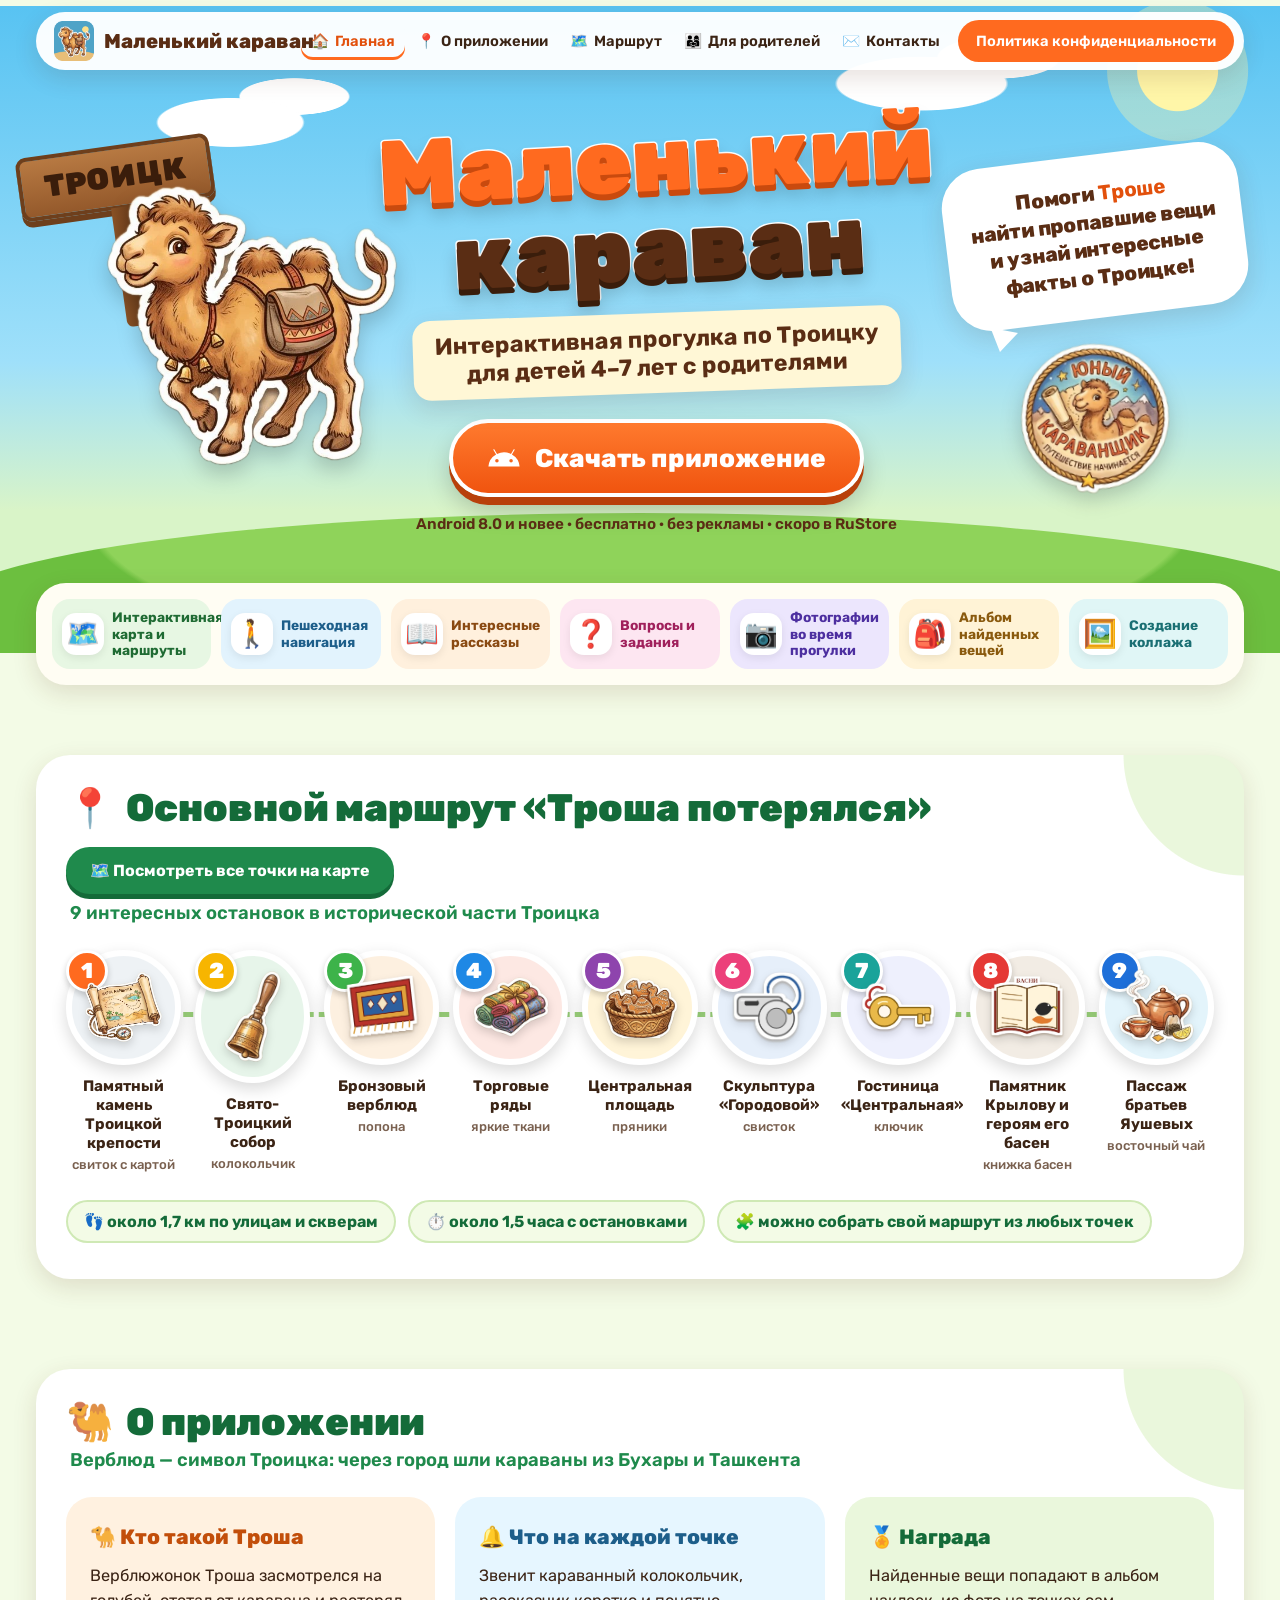
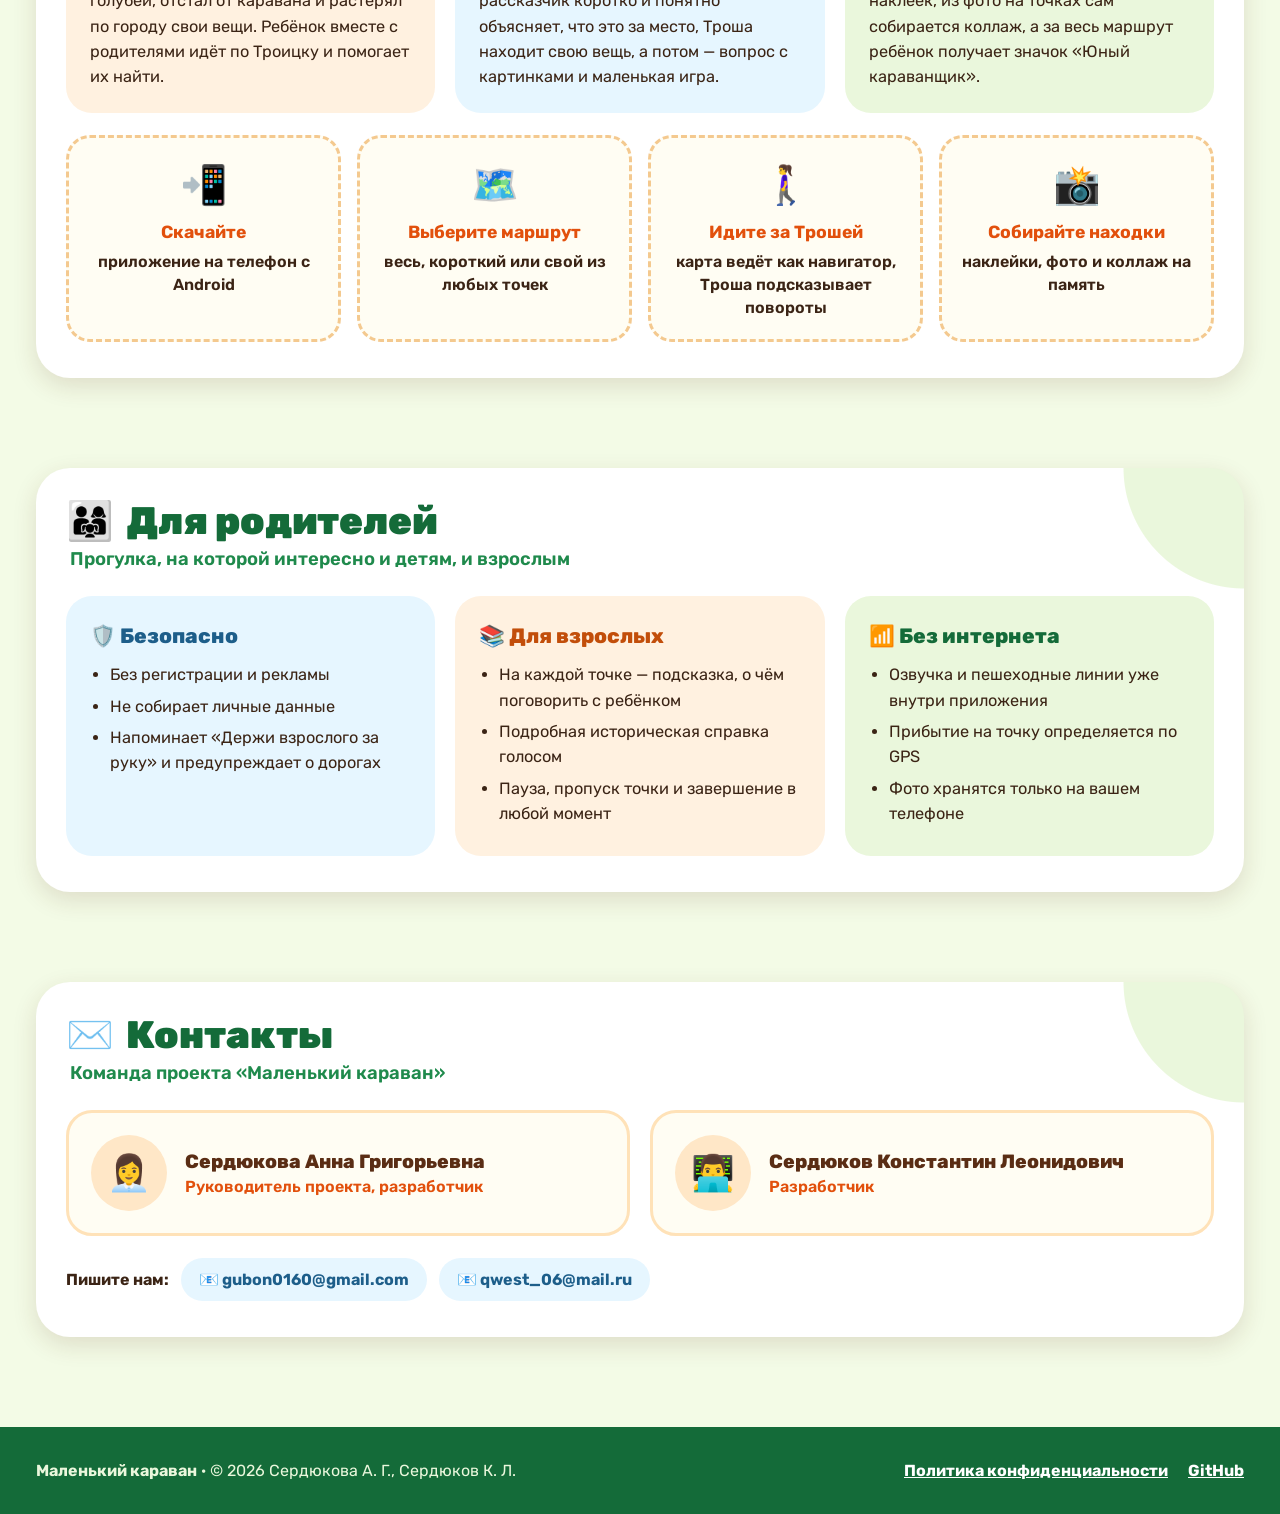
==== commit d4a1b731: "Real route length and time on the home screen and the site The home screen summed the legs in catalo" ====
--- a/docs/index.html
+++ b/docs/index.html
@@ -363,8 +363,8 @@
       </div>
 
       <div class="route-facts">
-        <span class="chip">👣 около 1,8 км по пешеходным дорожкам</span>
-        <span class="chip">⏱️ 1,5–2 часа с остановками</span>
+        <span class="chip">👣 около 1,7 км по улицам и скверам</span>
+        <span class="chip">⏱️ около 1,5 часа с остановками</span>
         <span class="chip">🧩 можно собрать свой маршрут из любых точек</span>
       </div>
     </div>
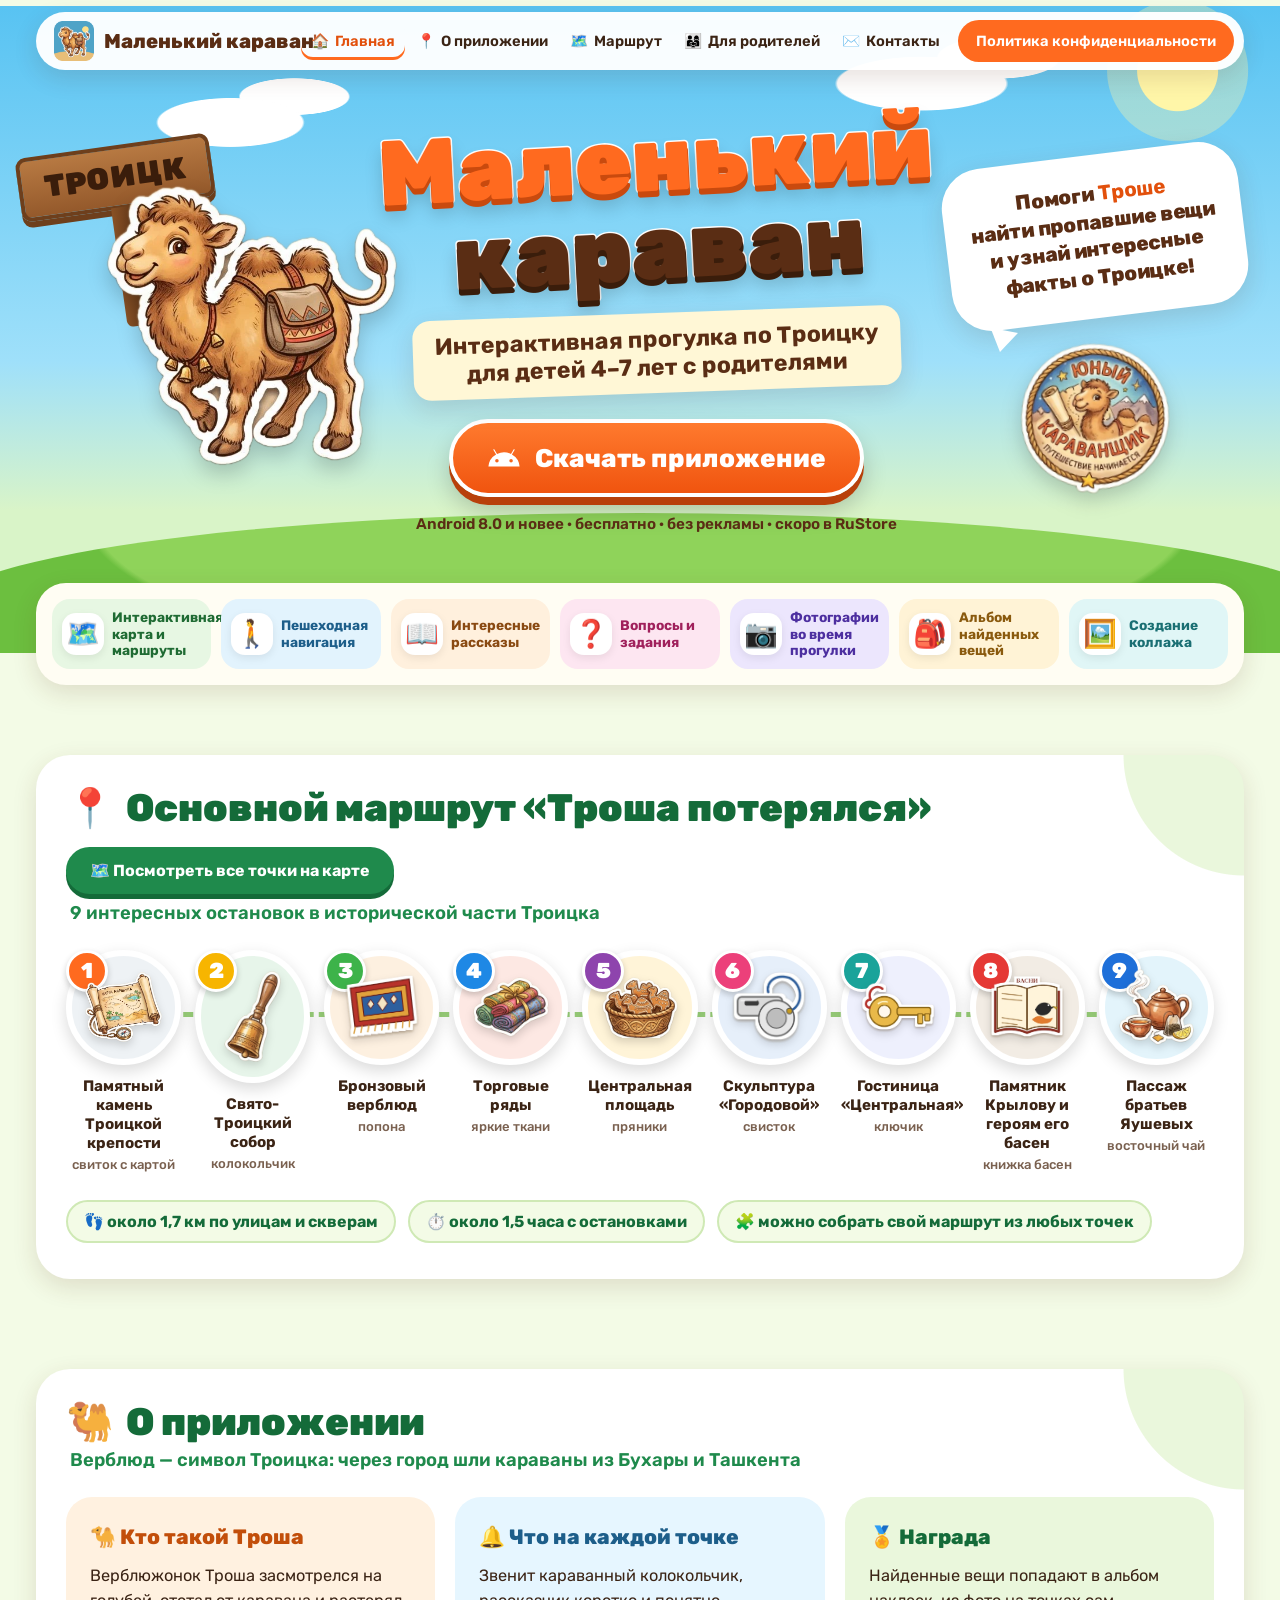
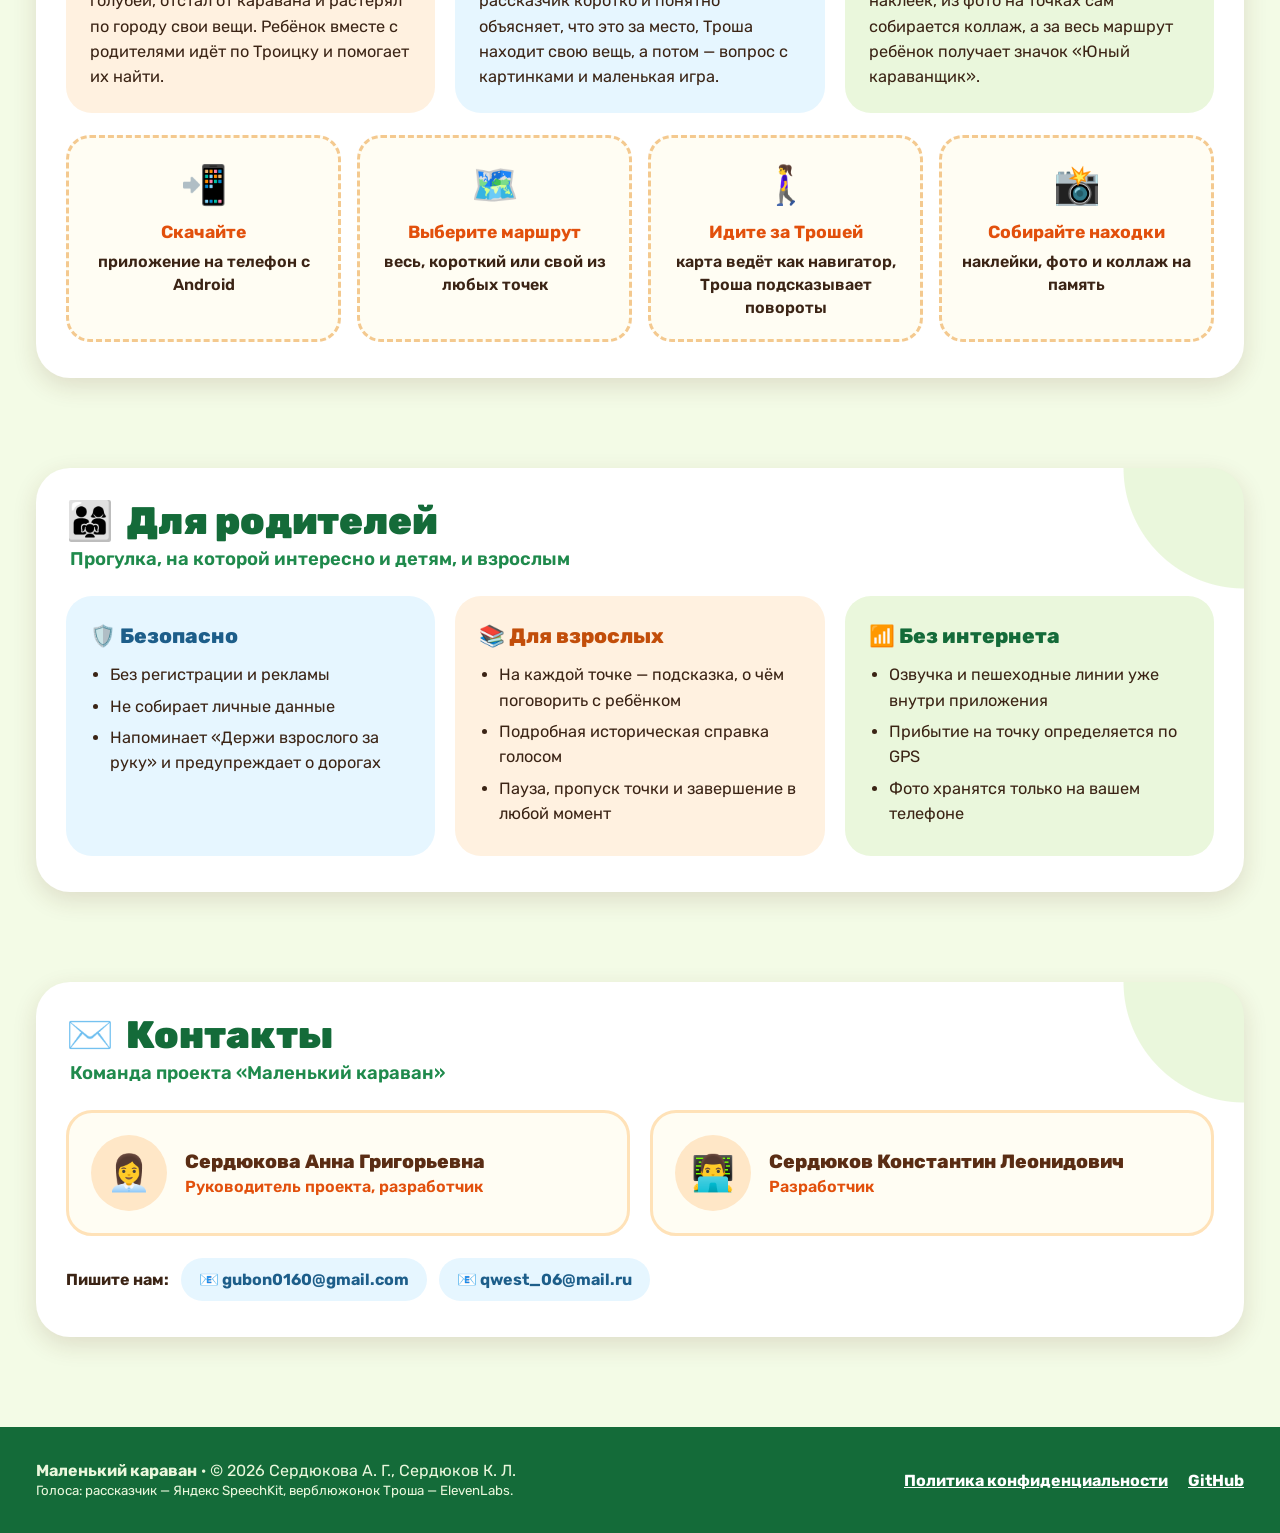
==== commit 1659f54b: "Release 0.6.4: new voices and voice attribution Narrator — Yandex SpeechKit (Ermil), Trosha — Eleven" ====
--- a/docs/index.html
+++ b/docs/index.html
@@ -462,7 +462,7 @@
 
 <footer>
   <div class="wrap foot">
-    <div><b>Маленький караван</b> · © 2026 Сердюкова А. Г., Сердюков К. Л.</div>
+    <div><b>Маленький караван</b> · © 2026 Сердюкова А. Г., Сердюков К. Л.<br><small>Голоса: рассказчик — Яндекс SpeechKit, верблюжонок Троша — ElevenLabs.</small></div>
     <div>
       <a href="privacy.html">Политика конфиденциальности</a>
       <a href="https://github.com/qwest65/malenkiy-karavan">GitHub</a>
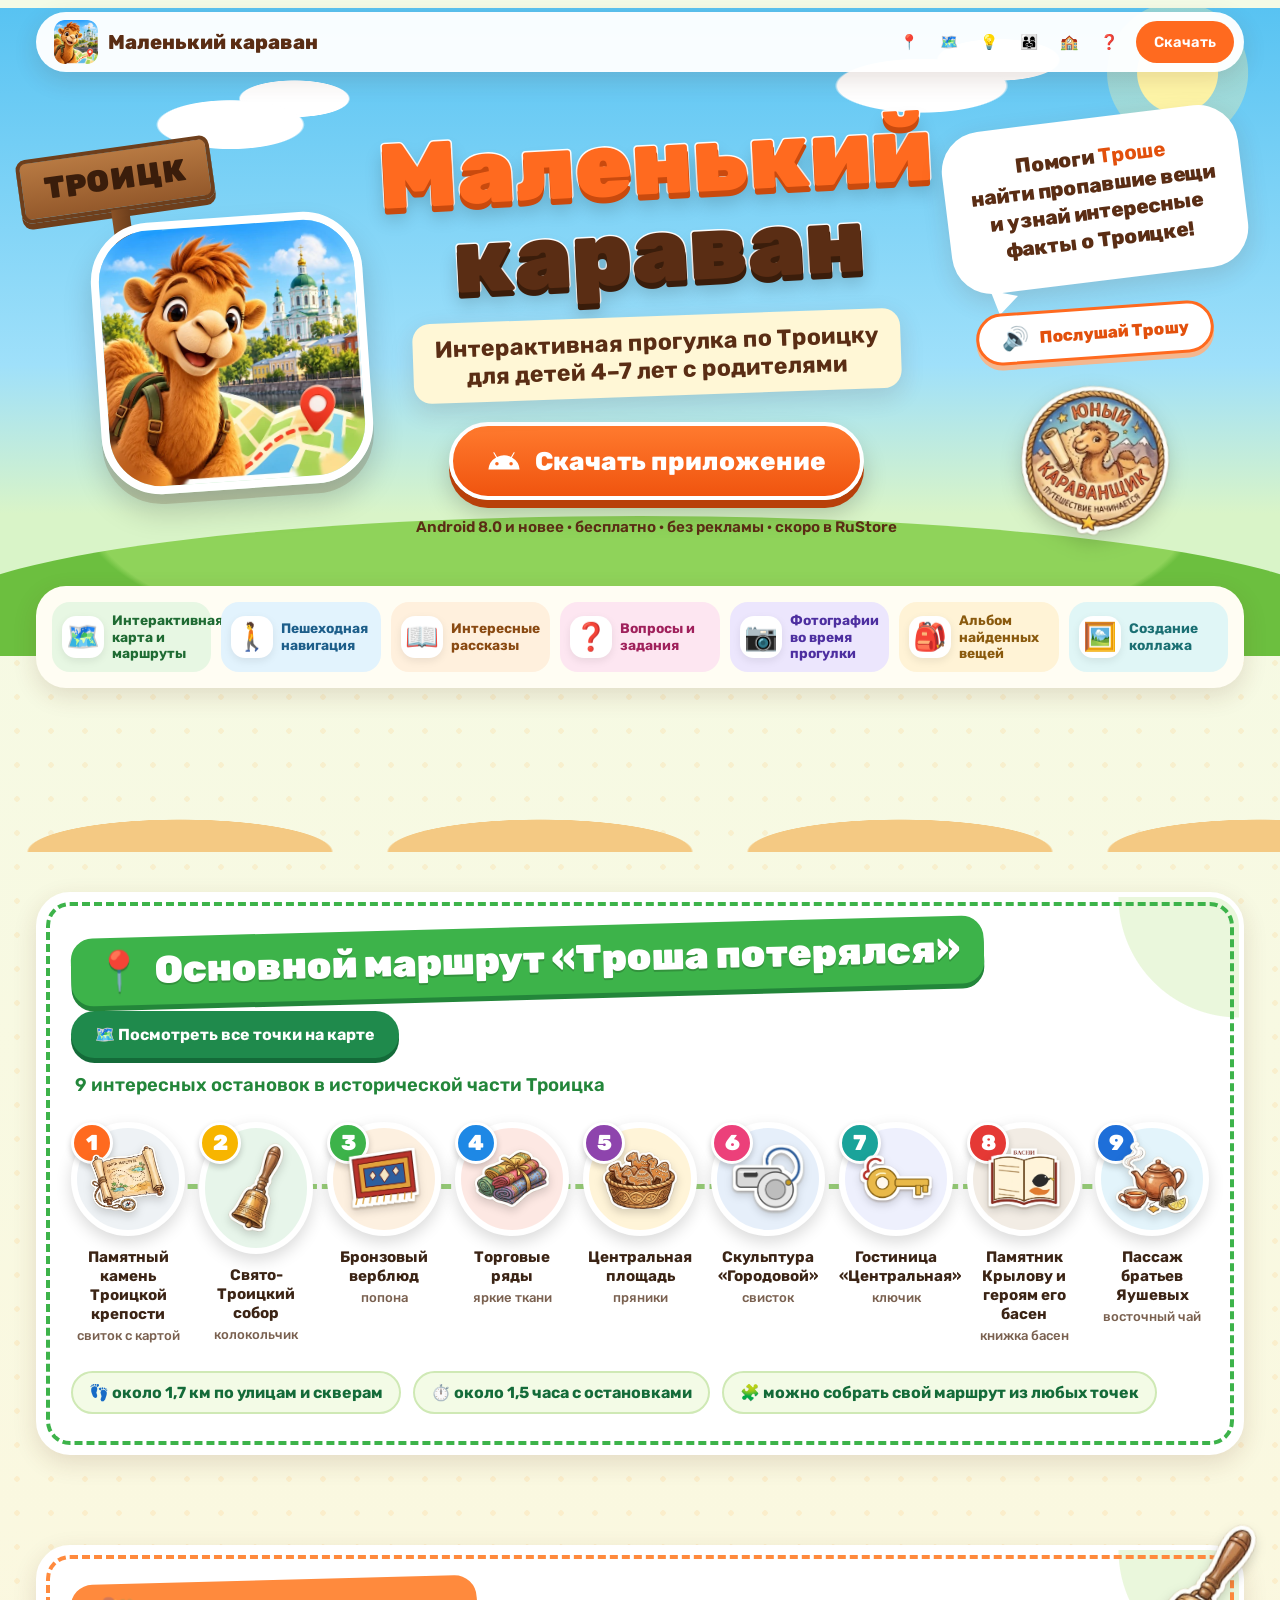
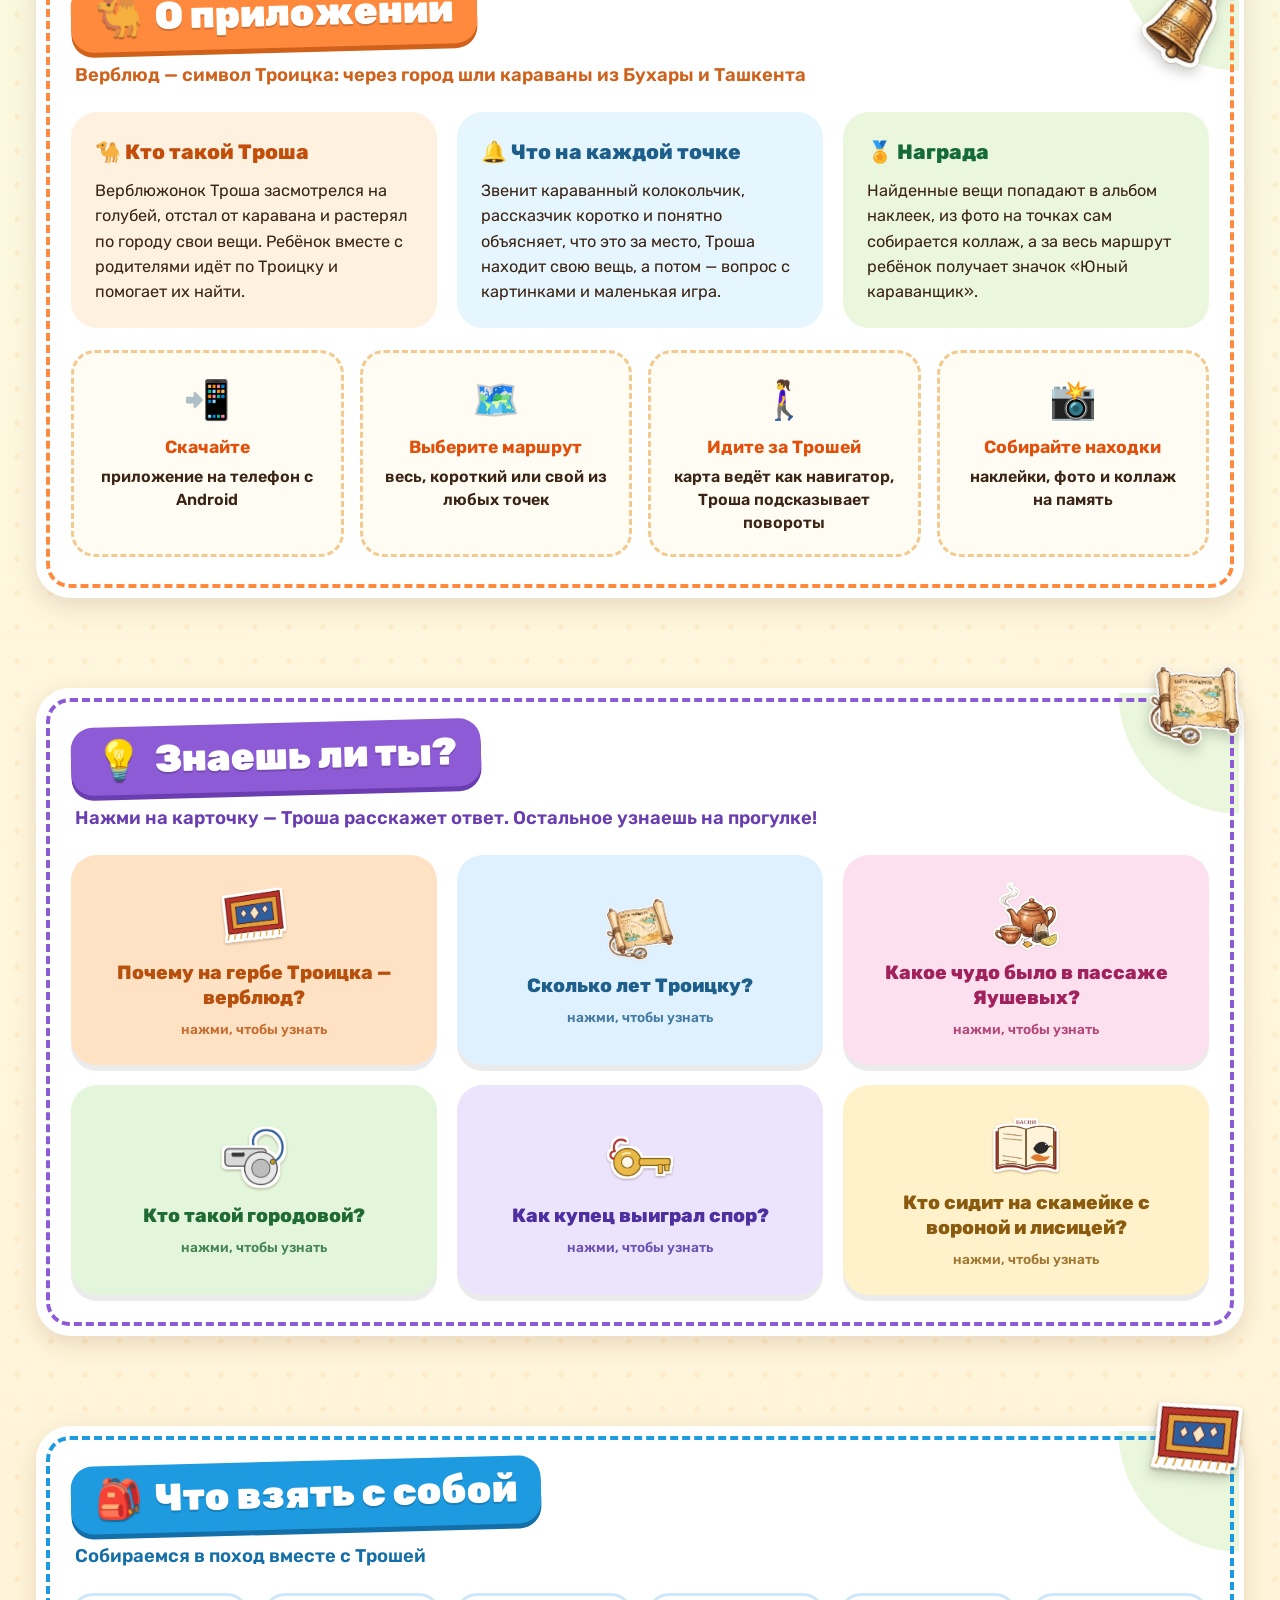
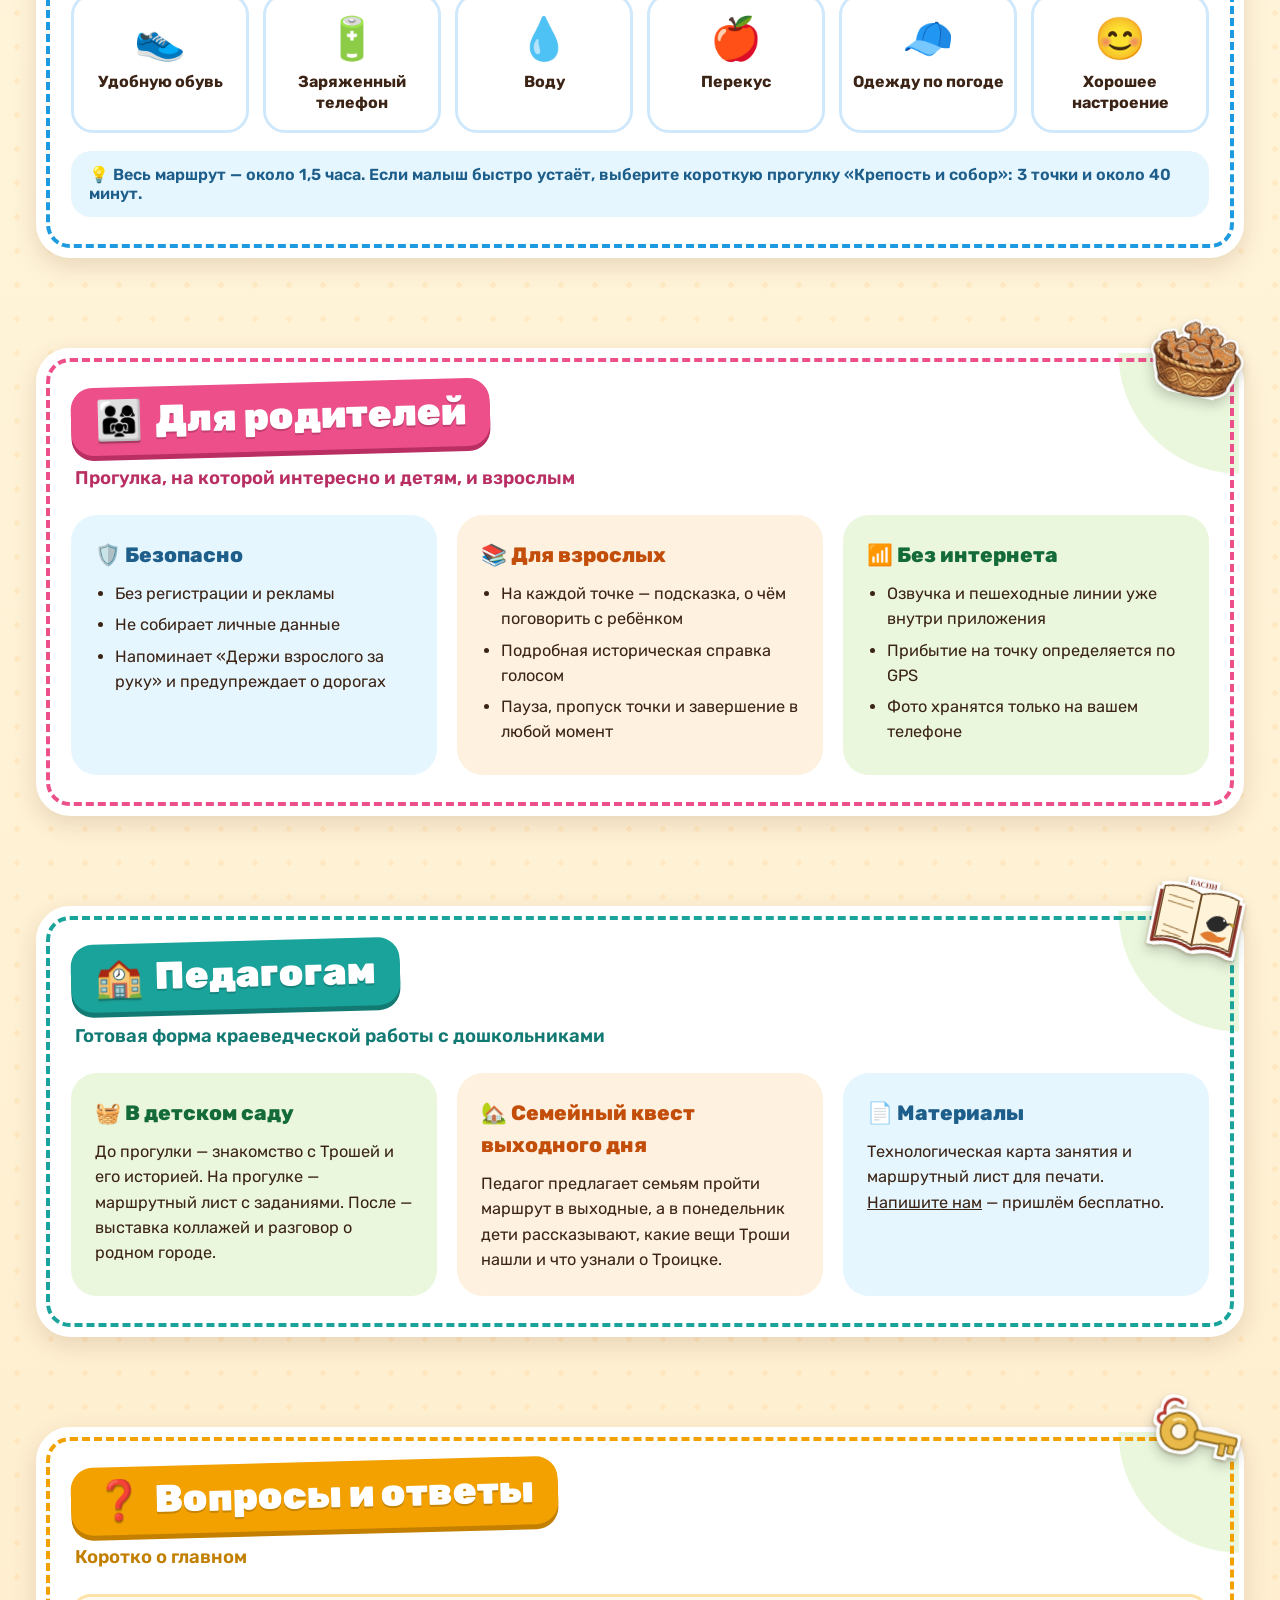
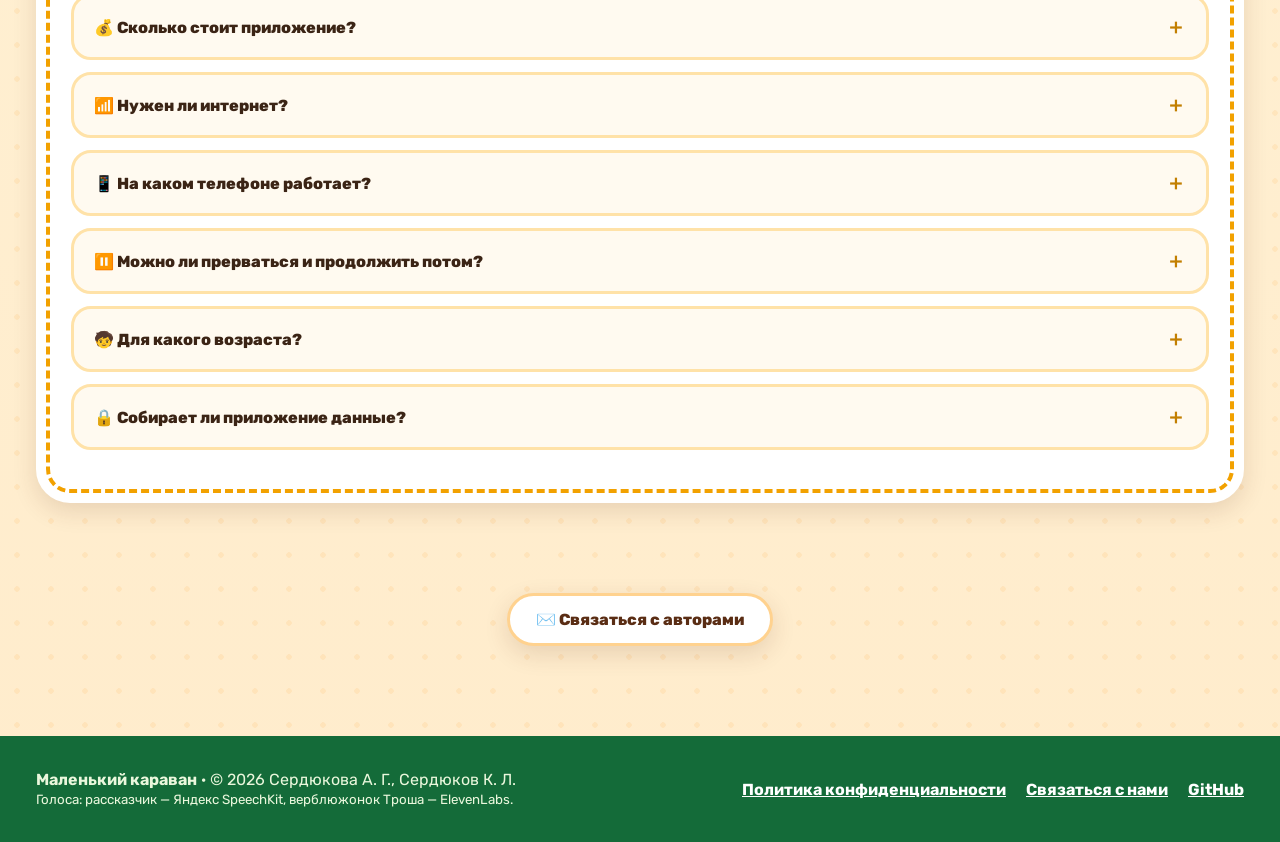
==== commit ded32bf6: "Site: the new kid-style version becomes the main site; new icon in README Site and README edits no l" ====
--- a/docs/index.html
+++ b/docs/index.html
@@ -7,6 +7,14 @@
   <meta name="description" content="Маленький караван — интерактивная прогулка по Троицку для детей 4–7 лет с родителями. Помоги верблюжонку Троше найти пропавшие вещи!">
   <title>Маленький караван — прогулка по Троицку для детей</title>
   <link rel="icon" href="images/icon.png">
+  <meta property="og:type" content="website">
+  <meta property="og:locale" content="ru_RU">
+  <meta property="og:title" content="Маленький караван — прогулка по Троицку для детей">
+  <meta property="og:description" content="Помоги верблюжонку Троше найти пропавшие вещи! Интерактивная прогулка для детей 4–7 лет с родителями.">
+  <meta property="og:image" content="https://qwest65.github.io/malenkiy-karavan/images/og.png">
+  <meta property="og:image:width" content="1200">
+  <meta property="og:image:height" content="630">
+  <meta name="twitter:card" content="summary_large_image">
   <link rel="preconnect" href="https://fonts.googleapis.com">
   <link rel="preconnect" href="https://fonts.gstatic.com" crossorigin>
   <link href="https://fonts.googleapis.com/css2?family=Rubik:wght@500;600;700;800;900&display=swap" rel="stylesheet">
@@ -44,7 +52,17 @@
       box-shadow: var(--shadow);
     }
     .brand { display: flex; align-items: center; gap: 10px; text-decoration: none; font-weight: 800; font-size: 1.25rem; color: var(--brown); white-space: nowrap; }
-    .brand img { width: 40px; height: 40px; }
+    .brand { margin-right: 12px; }
+    .brand img { width: 44px; height: 44px; border-radius: 11px; }
+    .listen {
+      display: inline-flex; align-items: center; gap: 10px; cursor: pointer; font: inherit;
+      background: #fff; color: var(--orange-dark); font-weight: 800; font-size: 1.05rem;
+      padding: 12px 22px; border-radius: 999px; border: 3px solid var(--orange);
+      box-shadow: 0 5px 0 #f3b78f; transform: rotate(-4deg); transition: transform .15s;
+    }
+    .listen:hover { transform: rotate(-4deg) translateY(-2px); }
+    .listen .ic { font-size: 1.4rem; line-height: 1; }
+    .listen.playing { background: var(--orange); color: #fff; }
     .menu { display: flex; align-items: center; gap: 2px; margin-left: auto; flex-wrap: nowrap; justify-content: flex-end; }
     .menu a {
       text-decoration: none; font-weight: 600; font-size: 0.92rem; color: var(--ink); white-space: nowrap;
@@ -90,6 +108,13 @@
     @keyframes bob { 50% { transform: translateY(-8px) rotate(-1deg); } }
     @media (prefers-reduced-motion: reduce) { .trosha { animation: none; } }
 
+    .trosha.logo {
+      width: 82%; max-width: 360px; aspect-ratio: 1; border-radius: 22%; border: 8px solid #fff;
+      box-shadow: 0 10px 0 rgba(90,45,20,0.18), 0 18px 30px rgba(0,0,0,0.18); filter: none;
+      margin: 70px 0 0 60px; rotate: -4deg;
+    }
+    @media (max-width: 900px) { .trosha.logo { margin: 10px auto 0; width: 64%; } }
+    .person .mail { margin-top: 10px; padding: 8px 14px; font-size: 0.95rem; }
     .title-block { text-align: center; }
     .title {
       margin: 0; line-height: 0.95; font-weight: 900;
@@ -219,6 +244,100 @@
     .mail { display: inline-flex; align-items: center; gap: 8px; text-decoration: none; background: #e6f6ff; color: #1d5e8a; padding: 12px 18px; border-radius: 999px; }
     .mail:hover { background: #d3edfc; }
 
+    /* ---------- Детское оформление ---------- */
+    body {
+      background:
+        radial-gradient(circle, rgba(255,170,60,0.13) 2.5px, transparent 3px) 0 0 / 34px 34px,
+        linear-gradient(180deg, #f3fbe6 0%, #fff6dc 45%, #ffeccc 100%);
+    }
+    .panel { position: relative; border: 5px solid #fff; outline: 4px dashed var(--accent, #ffd28f); outline-offset: -14px; }
+    h2 {
+      display: inline-flex; background: var(--accent, #ffd28f); color: #fff; padding: 10px 24px 12px; border-radius: 22px;
+      transform: rotate(-1.5deg); box-shadow: 0 5px 0 var(--accent-dark, #e09a3e);
+      text-shadow: 0 2px 0 rgba(0,0,0,0.18);
+    }
+    h2 span { filter: drop-shadow(0 2px 0 rgba(0,0,0,0.15)); }
+    .lead { margin-top: 16px; color: var(--accent-dark, var(--green)); }
+    #route    { --accent: #3db34a; --accent-dark: #23863a; }
+    #about    { --accent: #ff8a3d; --accent-dark: #d0611b; }
+    #facts    { --accent: #8e5bd6; --accent-dark: #6a3db0; }
+    #trip     { --accent: #1e9be0; --accent-dark: #146fa8; }
+    #parents  { --accent: #ec4f8a; --accent-dark: #b92f63; }
+    #teachers { --accent: #1aa39a; --accent-dark: #127a73; }
+    #faq      { --accent: #f2a100; --accent-dark: #c27f00; }
+    .peek { position: absolute; width: 96px; z-index: 2; pointer-events: none; filter: drop-shadow(0 6px 6px rgba(0,0,0,0.18)); animation: wiggle 4s ease-in-out infinite; }
+    .peek.r { right: -22px; top: -34px; transform: rotate(12deg); }
+    .peek.l { left: -24px; bottom: -30px; transform: rotate(-12deg); }
+    @keyframes wiggle { 50% { translate: 0 -6px; } }
+
+    /* караван идёт */
+    .caravan { position: relative; height: 130px; margin: 34px 0 -30px; overflow: hidden; }
+    .caravan::before {
+      content: ""; position: absolute; left: 0; right: 0; bottom: 0; height: 46px;
+      background: radial-gradient(ellipse 60% 100% at 50% 100%, #f4c983 0 70%, transparent 71%) 0 0 / 360px 46px repeat-x;
+    }
+    .caravan .walk { position: absolute; bottom: 14px; left: 100%; display: flex; gap: 46px; align-items: flex-end; animation: walk 38s linear infinite; }
+    .caravan .walk img { width: 92px; animation: step .7s ease-in-out infinite alternate; }
+    .caravan .walk img.big { width: 116px; }
+    .caravan .walk img.item { width: 54px; animation-duration: .9s; }
+    @keyframes walk { to { transform: translateX(calc(-100vw - 900px)); } }
+    @keyframes step { to { transform: translateY(-5px) rotate(-2deg); } }
+    @media (prefers-reduced-motion: reduce) {
+      .caravan .walk { animation: none; left: 50%; transform: translateX(-50%); }
+      .caravan .walk img, .peek { animation: none; }
+    }
+
+    /* Знаешь ли ты? — карточки-перевёртыши */
+    .flips { display: grid; grid-template-columns: repeat(3, 1fr); gap: 20px; }
+    .flip { display: block; width: 100%; perspective: 900px; min-height: 210px; cursor: pointer; border: 0; padding: 0; background: none; font: inherit; text-align: center; }
+    .flip .in { display: block; position: relative; width: 100%; height: 100%; min-height: 210px; transition: transform .55s; transform-style: preserve-3d; }
+    .flip.open .in { transform: rotateY(180deg); }
+    .flip .side {
+      position: absolute; inset: 0; backface-visibility: hidden; border-radius: 26px; padding: 22px;
+      display: flex; flex-direction: column; align-items: center; justify-content: center; gap: 10px;
+      box-shadow: 0 6px 0 rgba(0,0,0,0.08);
+    }
+    .flip .front { background: var(--bg); color: var(--fg); font-weight: 800; font-size: 1.2rem; line-height: 1.3; }
+    .flip .front img { width: 70px; height: 70px; object-fit: contain; }
+    .flip .front small { font-weight: 600; font-size: 0.85rem; opacity: 0.8; }
+    .flip .back { background: #fff; border: 4px solid var(--bg); color: var(--ink); font-weight: 600; line-height: 1.45; transform: rotateY(180deg); }
+    .flip .back b { color: var(--fg); }
+    .q1 { --bg: #ffe2c4; --fg: #b8500d; } .q2 { --bg: #dff1ff; --fg: #1d5e8a; } .q3 { --bg: #fde0ef; --fg: #a0215c; }
+    .q4 { --bg: #e3f6dc; --fg: #1f6b33; } .q5 { --bg: #ece3fd; --fg: #4d2fa0; } .q6 { --bg: #fff1c9; --fg: #8a5a0e; }
+
+    /* Что взять с собой */
+    .bag { display: grid; grid-template-columns: repeat(6, 1fr); gap: 14px; }
+    .thing { background: #fff; border: 3px solid #cfe8fb; border-radius: 22px; padding: 16px 10px; text-align: center; font-weight: 700; line-height: 1.3; }
+    .thing .big { font-size: 2.6rem; display: block; margin-bottom: 6px; }
+    .tip { margin-top: 18px; background: #e6f6ff; border-radius: 20px; padding: 14px 18px; font-weight: 600; color: #1d5e8a; }
+
+    /* Вопросы и ответы, контакты */
+    .faq details { background: #fffaf0; border: 3px solid #ffe2a8; border-radius: 20px; margin: 12px 0; }
+    .faq summary, .contacts-toggle summary { cursor: pointer; list-style: none; font-weight: 800; padding: 16px 20px; display: flex; gap: 10px; align-items: center; }
+    .faq summary::-webkit-details-marker, .contacts-toggle summary::-webkit-details-marker { display: none; }
+    .faq summary::after { content: "＋"; margin-left: auto; color: var(--accent-dark); font-size: 1.3rem; }
+    .faq details[open] summary::after { content: "－"; }
+    .faq details p { margin: 0; padding: 0 20px 18px; line-height: 1.55; }
+    .contacts-toggle summary {
+      justify-content: center; width: fit-content; margin: 0 auto; background: #fff; color: var(--brown);
+      border: 3px solid #ffd28f; border-radius: 999px; padding: 14px 26px; box-shadow: var(--shadow);
+    }
+    .contacts-toggle[open] summary { margin-bottom: 22px; }
+    .contacts-toggle .panel { --accent: #ff8a3d; }
+
+    @media (max-width: 1300px) { .peek.r { right: -6px; } .peek.l { left: -6px; } }
+    @media (max-width: 900px) {
+      .flips { grid-template-columns: 1fr 1fr; }
+      .bag { grid-template-columns: repeat(3, 1fr); }
+      .peek { width: 72px; }
+    }
+    @media (max-width: 640px) {
+      .flips { grid-template-columns: 1fr; }
+      .bag { grid-template-columns: repeat(2, 1fr); }
+      .peek.r { right: -8px; } .peek.l { left: -8px; }
+      .caravan { height: 100px; } .caravan .walk img { width: 70px; } .caravan .walk img.big { width: 88px; }
+    }
+
     footer { margin-top: 70px; background: var(--green-dark); color: #eaf7dc; padding: 34px 0; }
     .foot { display: flex; justify-content: space-between; gap: 18px; flex-wrap: wrap; align-items: center; }
     .foot a { color: #fff; font-weight: 700; margin-left: 16px; }
@@ -230,7 +349,7 @@
       .route { grid-template-columns: repeat(5, minmax(0, 1fr)); row-gap: 28px; }
       .route::before { display: none; }
     }
-    @media (max-width: 1180px) { .menu a .t { display: none; } }
+    @media (max-width: 1360px) { .menu a .t { display: none; } }
     @media (max-width: 900px) {
       .hero-grid { grid-template-columns: 1fr; text-align: center; }
       .scene { min-height: 0; order: 2; }
@@ -265,12 +384,13 @@
   <div class="nav-inner">
     <a class="brand" href="#top"><img src="images/icon.png" alt="">Маленький караван</a>
     <nav class="menu" aria-label="Меню">
-      <a class="active" href="#top">🏠 <span class="t">Главная</span></a>
       <a href="#about">📍 <span class="t">О приложении</span></a>
       <a href="#route">🗺️ <span class="t">Маршрут</span></a>
+      <a href="#facts">💡 <span class="t">Знаешь ли ты?</span></a>
       <a href="#parents">👨‍👩‍👧 <span class="t">Для родителей</span></a>
-      <a href="#contacts">✉️ <span class="t">Контакты</span></a>
-      <a class="cta" href="privacy.html">Политика конфиденциальности</a>
+      <a href="#teachers">🏫 <span class="t">Педагогам</span></a>
+      <a href="#faq">❓ <span class="t">Вопросы</span></a>
+      <a class="cta" href="https://github.com/qwest65/malenkiy-karavan/releases/latest/download/MalenkiyKaravan.apk">Скачать</a>
     </nav>
   </div>
 </div>
@@ -279,7 +399,7 @@
   <div class="wrap hero-grid">
     <div class="scene">
       <div class="sign" aria-hidden="true"><div class="board">ТРОИЦК</div><div class="post"></div></div>
-      <img class="trosha" src="images/trosha.webp" alt="Верблюжонок Троша">
+      <img class="trosha logo" src="images/logo.webp" alt="Верблюжонок Троша на фоне Свято-Троицкого собора и карты">
     </div>
 
     <div class="title-block">
@@ -296,6 +416,8 @@
 
     <div class="bubble-side">
       <div class="bubble">Помоги <b>Троше</b><br>найти пропавшие вещи<br>и узнай интересные<br>факты о Троицке!</div>
+      <button class="listen" id="listen" type="button" aria-label="Послушать, что говорит Троша"><span class="ic">🔊</span><span class="lbl">Послушай Трошу</span></button>
+      <audio id="voice" src="audio/trosha.ogg" preload="none"></audio>
       <img class="badge-img" src="images/items/badge.webp" alt="Значок «Юный караванщик»">
     </div>
   </div>
@@ -313,6 +435,17 @@
   </div>
 </div>
 
+<div class="caravan" aria-hidden="true">
+  <div class="walk">
+    <img class="item" src="images/items/bell.webp" alt="">
+    <img class="big" src="images/trosha.webp" alt="">
+    <img src="images/trosha.webp" alt="">
+    <img class="item" src="images/items/fabrics.webp" alt="">
+    <img src="images/trosha.webp" alt="">
+    <img class="item" src="images/items/tea.webp" alt="">
+  </div>
+</div>
+
 <main class="wrap">
 
   <section id="route">
@@ -372,6 +505,7 @@
 
   <section id="about">
     <div class="panel">
+      <img class="peek r" src="images/items/bell.webp" alt="" aria-hidden="true">
       <h2><span>🐫</span>О приложении</h2>
       <p class="lead">Верблюд — символ Троицка: через город шли караваны из Бухары и Ташкента</p>
       <div class="cards">
@@ -397,8 +531,72 @@
     </div>
   </section>
 
+  <section id="facts">
+    <div class="panel">
+      <img class="peek r" src="images/items/scroll.webp" alt="" aria-hidden="true">
+      <h2><span>💡</span>Знаешь ли ты?</h2>
+      <p class="lead">Нажми на карточку — Троша расскажет ответ. Остальное узнаешь на прогулке!</p>
+      <div class="flips">
+        <button class="flip q1" type="button" aria-pressed="false">
+          <span class="in">
+            <span class="side front"><img src="images/items/blanket.webp" alt="">Почему на гербе Троицка — верблюд?<small>нажми, чтобы узнать</small></span>
+            <span class="side back"><span>Давным-давно в Троицк приходили <b>караваны верблюдов</b> из Бухары, Хивы и Ташкента. Они везли ткани, ковры и сладости на большую ярмарку.</span></span>
+          </span>
+        </button>
+        <button class="flip q2" type="button" aria-pressed="false">
+          <span class="in">
+            <span class="side front"><img src="images/items/scroll.webp" alt="">Сколько лет Троицку?<small>нажми, чтобы узнать</small></span>
+            <span class="side back"><span>Город вырос из крепости, которую построили <b>22 мая 1743 года</b> там, где встречаются реки Уй и Увелька. Это почти 300 лет назад!</span></span>
+          </span>
+        </button>
+        <button class="flip q3" type="button" aria-pressed="false">
+          <span class="in">
+            <span class="side front"><img src="images/items/tea.webp" alt="">Какое чудо было в пассаже Яушевых?<small>нажми, чтобы узнать</small></span>
+            <span class="side back"><span>Больше ста лет назад там были <b>лифт, телефон и электрические лампочки</b>. Тогда это было как в сказке!</span></span>
+          </span>
+        </button>
+        <button class="flip q4" type="button" aria-pressed="false">
+          <span class="in">
+            <span class="side front"><img src="images/items/whistle.webp" alt="">Кто такой городовой?<small>нажми, чтобы узнать</small></span>
+            <span class="side back"><span>Так раньше называли <b>полицейского</b>. Он стоял на улице, следил за порядком и помогал найти дорогу.</span></span>
+          </span>
+        </button>
+        <button class="flip q5" type="button" aria-pressed="false">
+          <span class="in">
+            <span class="side front"><img src="images/items/key.webp" alt="">Как купец выиграл спор?<small>нажми, чтобы узнать</small></span>
+            <span class="side back"><span>Купец Башкиров поспорил, что в Троицке есть самая лучшая гостиница. А её ещё не было! Тогда он <b>быстро построил её</b> — и выиграл.</span></span>
+          </span>
+        </button>
+        <button class="flip q6" type="button" aria-pressed="false">
+          <span class="in">
+            <span class="side front"><img src="images/items/book.webp" alt="">Кто сидит на скамейке с вороной и лисицей?<small>нажми, чтобы узнать</small></span>
+            <span class="side back"><span>Это <b>Иван Андреевич Крылов</b> — он сочинял басни, короткие смешные истории про зверей.</span></span>
+          </span>
+        </button>
+      </div>
+    </div>
+  </section>
+
+  <section id="trip">
+    <div class="panel">
+      <img class="peek r" src="images/items/blanket.webp" alt="" aria-hidden="true">
+      <h2><span>🎒</span>Что взять с собой</h2>
+      <p class="lead">Собираемся в поход вместе с Трошей</p>
+      <div class="bag">
+        <div class="thing"><span class="big">👟</span>Удобную обувь</div>
+        <div class="thing"><span class="big">🔋</span>Заряженный телефон</div>
+        <div class="thing"><span class="big">💧</span>Воду</div>
+        <div class="thing"><span class="big">🍎</span>Перекус</div>
+        <div class="thing"><span class="big">🧢</span>Одежду по погоде</div>
+        <div class="thing"><span class="big">😊</span>Хорошее настроение</div>
+      </div>
+      <div class="tip">💡 Весь маршрут — около 1,5 часа. Если малыш быстро устаёт, выберите короткую прогулку «Крепость и собор»: 3 точки и около 40 минут.</div>
+    </div>
+  </section>
+
   <section id="parents">
     <div class="panel">
+      <img class="peek r" src="images/items/gingerbread.webp" alt="" aria-hidden="true">
       <h2><span>👨‍👩‍👧</span>Для родителей</h2>
       <p class="lead">Прогулка, на которой интересно и детям, и взрослым</p>
       <div class="cards">
@@ -430,7 +628,45 @@
     </div>
   </section>
 
+  <section id="teachers">
+    <div class="panel">
+      <img class="peek r" src="images/items/book.webp" alt="" aria-hidden="true">
+      <h2><span>🏫</span>Педагогам</h2>
+      <p class="lead">Готовая форма краеведческой работы с дошкольниками</p>
+      <div class="cards">
+        <div class="card k3">
+          <h3>🧺 В детском саду</h3>
+          <p>До прогулки — знакомство с Трошей и его историей. На прогулке — маршрутный лист с заданиями. После — выставка коллажей и разговор о родном городе.</p>
+        </div>
+        <div class="card k1">
+          <h3>🏡 Семейный квест выходного дня</h3>
+          <p>Педагог предлагает семьям пройти маршрут в выходные, а в понедельник дети рассказывают, какие вещи Троши нашли и что узнали о Троицке.</p>
+        </div>
+        <div class="card k2">
+          <h3>📄 Материалы</h3>
+          <p>Технологическая карта занятия и маршрутный лист для печати. <a href="#contacts">Напишите нам</a> — пришлём бесплатно.</p>
+        </div>
+      </div>
+    </div>
+  </section>
+
+  <section id="faq">
+    <div class="panel faq">
+      <img class="peek r" src="images/items/key.webp" alt="" aria-hidden="true">
+      <h2><span>❓</span>Вопросы и ответы</h2>
+      <p class="lead">Коротко о главном</p>
+      <details><summary>💰 Сколько стоит приложение?</summary><p>Нисколько. Приложение бесплатное, без рекламы и без покупок внутри.</p></details>
+      <details><summary>📶 Нужен ли интернет?</summary><p>Нет. Озвучка и пешеходные маршруты уже внутри приложения, а прибытие на точку определяется по GPS.</p></details>
+      <details><summary>📱 На каком телефоне работает?</summary><p>На телефонах с Android 8.0 и новее. Версии для iPhone пока нет.</p></details>
+      <details><summary>⏸️ Можно ли прерваться и продолжить потом?</summary><p>Да. Прогулку можно поставить на паузу, пропустить точку или завершить в любой момент — найденные вещи останутся в альбоме.</p></details>
+      <details><summary>🧒 Для какого возраста?</summary><p>Для детей 4–7 лет вместе со взрослыми. Старшим детям и родителям тоже интересно: для взрослых на каждой точке есть историческая справка.</p></details>
+      <details><summary>🔒 Собирает ли приложение данные?</summary><p>Нет. Регистрации нет, фото хранятся только на вашем телефоне. Подробнее — в <a href="privacy.html">политике конфиденциальности</a>.</p></details>
+    </div>
+  </section>
+
   <section id="contacts">
+    <details class="contacts-toggle" id="contacts-box">
+    <summary>✉️ Связаться с авторами</summary>
     <div class="panel">
       <h2><span>✉️</span>Контакты</h2>
       <p class="lead">Команда проекта «Маленький караван»</p>
@@ -439,7 +675,8 @@
           <div class="avatar">👩‍💼</div>
           <div>
             <h3>Сердюкова Анна Григорьевна</h3>
-            <div class="role">Руководитель проекта, разработчик</div>
+            <div class="role">Руководитель проекта, автор методики, педагог дошкольного образования</div>
+            <a class="mail" href="mailto:qwest_06@mail.ru">📧 qwest_06@mail.ru</a>
           </div>
         </div>
         <div class="person">
@@ -447,15 +684,12 @@
           <div>
             <h3>Сердюков Константин Леонидович</h3>
             <div class="role">Разработчик</div>
+            <a class="mail" href="mailto:gubon0160@gmail.com">📧 gubon0160@gmail.com</a>
           </div>
         </div>
       </div>
-      <div class="mails">
-        Пишите нам:
-        <a class="mail" href="mailto:gubon0160@gmail.com">📧 gubon0160@gmail.com</a>
-        <a class="mail" href="mailto:qwest_06@mail.ru">📧 qwest_06@mail.ru</a>
-      </div>
-    </div>
+    </div>
+    </details>
   </section>
 
 </main>
@@ -465,10 +699,37 @@
     <div><b>Маленький караван</b> · © 2026 Сердюкова А. Г., Сердюков К. Л.<br><small>Голоса: рассказчик — Яндекс SpeechKit, верблюжонок Троша — ElevenLabs.</small></div>
     <div>
       <a href="privacy.html">Политика конфиденциальности</a>
+      <a href="#contacts">Связаться с нами</a>
       <a href="https://github.com/qwest65/malenkiy-karavan">GitHub</a>
     </div>
   </div>
 </footer>
 
+<script>
+  (function () {
+    var btn = document.getElementById('listen'), audio = document.getElementById('voice');
+    var lbl = btn.querySelector('.lbl'), ic = btn.querySelector('.ic');
+    function idle() { btn.classList.remove('playing'); lbl.textContent = 'Послушай Трошу'; ic.textContent = '🔊'; }
+    btn.addEventListener('click', function () {
+      if (audio.paused) {
+        audio.currentTime = 0;
+        audio.play().then(function () { btn.classList.add('playing'); lbl.textContent = 'Троша говорит…'; ic.textContent = '⏸'; }).catch(idle);
+      } else { audio.pause(); idle(); }
+    });
+    audio.addEventListener('ended', idle);
+  })();
+  document.querySelectorAll('.flip').forEach(function (c) {
+    c.addEventListener('click', function () {
+      var on = c.classList.toggle('open'); c.setAttribute('aria-pressed', on ? 'true' : 'false');
+    });
+  });
+  (function () {
+    var box = document.getElementById('contacts-box');
+    function check() { if (location.hash === '#contacts') box.open = true; }
+    window.addEventListener('hashchange', check); check();
+    document.querySelectorAll('a[href="#contacts"]').forEach(function (a) { a.addEventListener('click', function () { box.open = true; }); });
+  })();
+</script>
+
 </body>
 </html>
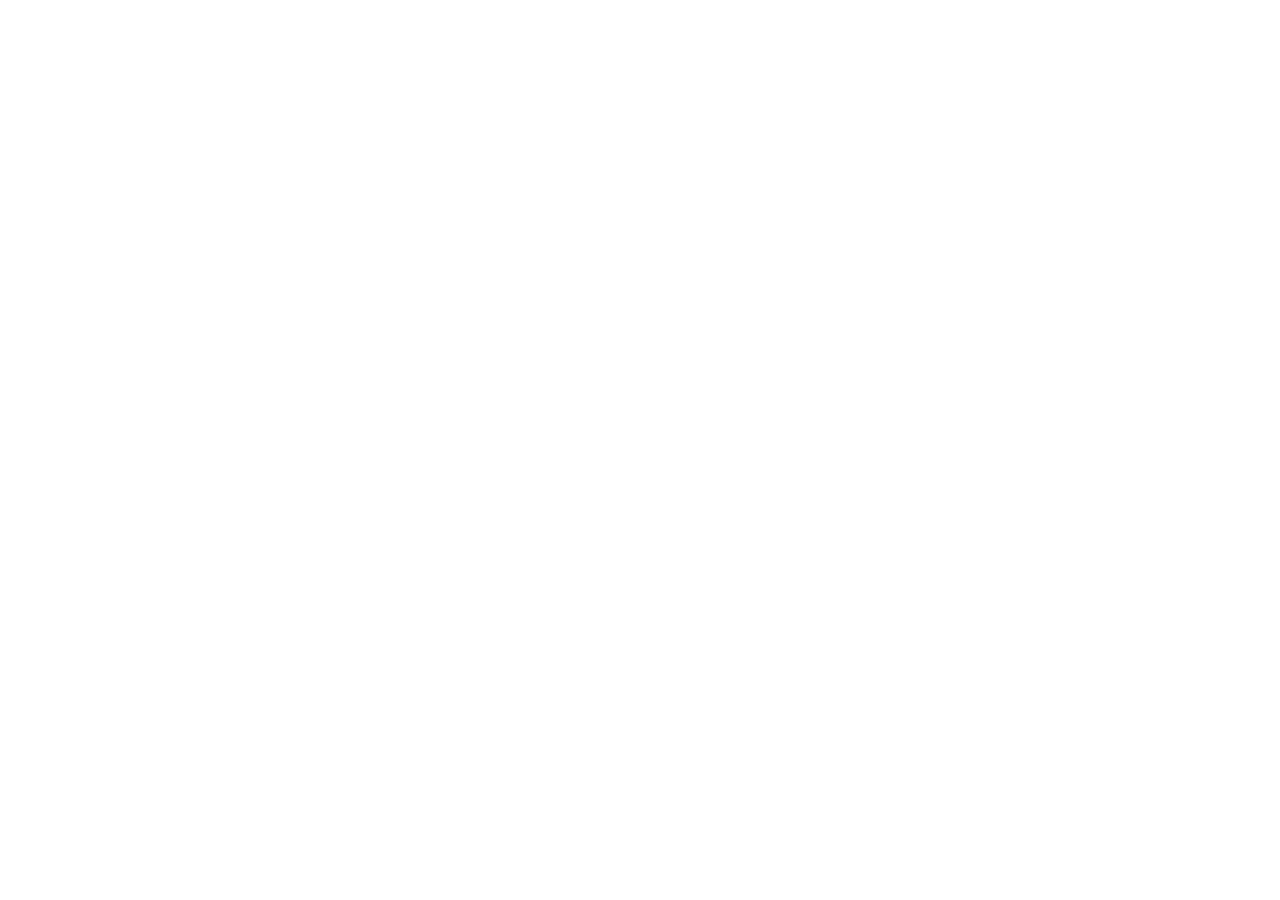
==== commit de14246e: "Old project site redirects to the web version; README: web repo is home The project site moved to qw" ====
--- a/docs/index.html
+++ b/docs/index.html
@@ -3,733 +3,23 @@
 <head>
   <meta charset="utf-8">
   <meta name="viewport" content="width=device-width,initial-scale=1">
-  <meta name="theme-color" content="#ff6a1f">
-  <meta name="description" content="Маленький караван — интерактивная прогулка по Троицку для детей 4–7 лет с родителями. Помоги верблюжонку Троше найти пропавшие вещи!">
   <title>Маленький караван — прогулка по Троицку для детей</title>
-  <link rel="icon" href="images/icon.png">
+  <!-- Сайт проекта переехал в веб-версию: qwest65/malenkiy-karavan-web, папка site/.
+       Здесь остаются только перенаправления и политика конфиденциальности (на неё ссылается RuStore). -->
+  <link rel="canonical" href="https://qwest65.github.io/malenkiy-karavan-web/site/">
+  <meta http-equiv="refresh" content="0; url=https://qwest65.github.io/malenkiy-karavan-web/site/">
   <meta property="og:type" content="website">
-  <meta property="og:locale" content="ru_RU">
+  <meta property="og:site_name" content="Маленький караван">
+  <meta property="og:url" content="https://qwest65.github.io/malenkiy-karavan-web/site/">
   <meta property="og:title" content="Маленький караван — прогулка по Троицку для детей">
   <meta property="og:description" content="Помоги верблюжонку Троше найти пропавшие вещи! Интерактивная прогулка для детей 4–7 лет с родителями.">
-  <meta property="og:image" content="https://qwest65.github.io/malenkiy-karavan/images/og.png">
+  <meta property="og:image" content="https://qwest65.github.io/malenkiy-karavan-web/site/images/og.jpg">
   <meta property="og:image:width" content="1200">
   <meta property="og:image:height" content="630">
   <meta name="twitter:card" content="summary_large_image">
-  <link rel="preconnect" href="https://fonts.googleapis.com">
-  <link rel="preconnect" href="https://fonts.gstatic.com" crossorigin>
-  <link href="https://fonts.googleapis.com/css2?family=Rubik:wght@500;600;700;800;900&display=swap" rel="stylesheet">
-  <style>
-    :root {
-      --orange: #ff6a1f;
-      --orange-dark: #e2500c;
-      --brown: #5a2d14;
-      --green: #1f8a4c;
-      --green-dark: #146b39;
-      --cream: #fff7d6;
-      --ink: #3b2415;
-      --muted: #7a6150;
-      --shadow: 0 8px 24px rgba(90, 45, 20, 0.14);
-    }
-    * { box-sizing: border-box; }
-    html { scroll-behavior: smooth; }
-    body {
-      margin: 0;
-      font-family: "Rubik", "Segoe UI", Tahoma, sans-serif;
-      color: var(--ink);
-      background: #f3fbe6;
-      overflow-x: hidden;
-    }
-    a { color: inherit; }
-    img { max-width: 100%; display: block; }
-    .wrap { max-width: 1240px; margin: 0 auto; padding: 0 16px; }
-
-    /* ---------- Навигация ---------- */
-    .nav { position: sticky; top: 12px; z-index: 30; max-width: 1240px; margin: 12px auto 0; padding: 0 16px; }
-    .nav-inner {
-      display: flex; align-items: center; gap: 18px;
-      background: rgba(255,255,255,0.96);
-      border-radius: 999px; padding: 8px 10px 8px 18px;
-      box-shadow: var(--shadow);
-    }
-    .brand { display: flex; align-items: center; gap: 10px; text-decoration: none; font-weight: 800; font-size: 1.25rem; color: var(--brown); white-space: nowrap; }
-    .brand { margin-right: 12px; }
-    .brand img { width: 44px; height: 44px; border-radius: 11px; }
-    .listen {
-      display: inline-flex; align-items: center; gap: 10px; cursor: pointer; font: inherit;
-      background: #fff; color: var(--orange-dark); font-weight: 800; font-size: 1.05rem;
-      padding: 12px 22px; border-radius: 999px; border: 3px solid var(--orange);
-      box-shadow: 0 5px 0 #f3b78f; transform: rotate(-4deg); transition: transform .15s;
-    }
-    .listen:hover { transform: rotate(-4deg) translateY(-2px); }
-    .listen .ic { font-size: 1.4rem; line-height: 1; }
-    .listen.playing { background: var(--orange); color: #fff; }
-    .menu { display: flex; align-items: center; gap: 2px; margin-left: auto; flex-wrap: nowrap; justify-content: flex-end; }
-    .menu a {
-      text-decoration: none; font-weight: 600; font-size: 0.92rem; color: var(--ink); white-space: nowrap;
-      padding: 10px 10px; border-radius: 999px; display: flex; gap: 6px; align-items: center;
-    }
-    .menu a:hover { background: #fff1e6; color: var(--orange-dark); }
-    .menu a.active { color: var(--orange-dark); box-shadow: inset 0 -3px 0 var(--orange); border-radius: 12px; }
-    .menu a.cta { background: var(--orange); color: #fff; padding: 12px 18px; margin-left: 6px; }
-    .menu a.cta:hover { background: var(--orange-dark); color: #fff; }
-
-    /* ---------- Первый экран ---------- */
-    .hero {
-      position: relative; margin-top: -64px; padding: 110px 0 120px;
-      background:
-        radial-gradient(ellipse 120px 40px at 18% 18%, #fff 60%, transparent 62%),
-        radial-gradient(ellipse 90px 30px at 23% 14%, #fff 60%, transparent 62%),
-        radial-gradient(ellipse 140px 44px at 72% 12%, #fff 60%, transparent 62%),
-        radial-gradient(ellipse 100px 34px at 78% 8%, #fff 60%, transparent 62%),
-        radial-gradient(circle at 92% 10%, #fff6a8 0 40px, rgba(255,246,168,0.35) 41px 70px, transparent 71px),
-        linear-gradient(180deg, #58c3f2 0%, #9fe0fa 55%, #d9f4c8 78%);
-      overflow: hidden;
-    }
-    .hero::after {
-      content: ""; position: absolute; left: -5%; right: -5%; bottom: -60px; height: 200px;
-      background: radial-gradient(ellipse at 50% 0%, #8fd35a 0 55%, #6cbf3f 56% 100%);
-      border-radius: 50% 50% 0 0;
-    }
-    .hero-grid { position: relative; z-index: 2; display: grid; grid-template-columns: 1fr 1.25fr 0.9fr; align-items: center; gap: 12px; }
-    .scene { position: relative; min-height: 360px; }
-    .sign { position: absolute; left: -10px; top: 0; transform: rotate(-8deg); z-index: 1; }
-    .sign .board {
-      background: linear-gradient(180deg, #b77942, #94592b);
-      border: 4px solid #6e3f1c; border-radius: 10px;
-      padding: 10px 22px; color: #3a1d0b; font-weight: 900; font-size: 1.9rem; letter-spacing: 1px;
-      box-shadow: 0 6px 0 #6e3f1c;
-    }
-    .sign .post { width: 18px; height: 120px; margin: -2px auto 0; background: linear-gradient(90deg, #8a5226, #6e3f1c); border-radius: 0 0 6px 6px; }
-    .trosha {
-      position: relative; z-index: 2; width: 88%; max-width: 400px; margin: 40px 0 0 70px;
-      filter: drop-shadow(0 10px 10px rgba(0,0,0,0.18));
-      animation: bob 3.2s ease-in-out infinite;
-    }
-    @keyframes bob { 50% { transform: translateY(-8px) rotate(-1deg); } }
-    @media (prefers-reduced-motion: reduce) { .trosha { animation: none; } }
-
-    .trosha.logo {
-      width: 82%; max-width: 360px; aspect-ratio: 1; border-radius: 22%; border: 8px solid #fff;
-      box-shadow: 0 10px 0 rgba(90,45,20,0.18), 0 18px 30px rgba(0,0,0,0.18); filter: none;
-      margin: 70px 0 0 60px; rotate: -4deg;
-    }
-    @media (max-width: 900px) { .trosha.logo { margin: 10px auto 0; width: 64%; } }
-    .person .mail { margin-top: 10px; padding: 8px 14px; font-size: 0.95rem; }
-    .title-block { text-align: center; }
-    .title {
-      margin: 0; line-height: 0.95; font-weight: 900;
-      font-size: clamp(3rem, 7.2vw, 6.4rem);
-      color: var(--orange);
-      -webkit-text-stroke: 3px #fff; paint-order: stroke fill;
-      text-shadow: 0 6px 0 #c94a0e, 0 12px 18px rgba(0,0,0,0.18);
-      transform: rotate(-3deg);
-    }
-    .title span { display: block; color: var(--brown); text-shadow: 0 6px 0 #3a1d0b, 0 12px 18px rgba(0,0,0,0.18); }
-    .subtitle {
-      display: inline-block; margin: 22px 0 26px; padding: 12px 22px;
-      background: var(--cream); border-radius: 18px; transform: rotate(-2deg);
-      font-weight: 700; font-size: clamp(1.05rem, 1.9vw, 1.45rem); color: var(--brown);
-      box-shadow: var(--shadow);
-    }
-    .download {
-      display: inline-flex; align-items: center; gap: 14px; text-decoration: none;
-      background: linear-gradient(180deg, #ff7a2e, #f0540f); color: #fff;
-      font-weight: 800; font-size: clamp(1.15rem, 2vw, 1.6rem);
-      padding: 18px 34px; border-radius: 999px;
-      border: 4px solid #fff; box-shadow: 0 8px 0 #b8400a, 0 14px 24px rgba(0,0,0,0.2);
-      transition: transform .15s;
-    }
-    .download:hover { transform: translateY(-2px); }
-    .download svg { width: 34px; height: 34px; fill: #fff; }
-    .download-note { margin-top: 18px; font-weight: 600; color: var(--brown); font-size: 0.95rem; }
-
-    .bubble-side { display: flex; flex-direction: column; gap: 26px; align-items: center; }
-    .bubble {
-      position: relative; background: #fff; border-radius: 40px; padding: 26px;
-      transform: rotate(-7deg); box-shadow: var(--shadow);
-      font-weight: 800; font-size: clamp(1rem, 1.6vw, 1.3rem); color: var(--brown); text-align: center; line-height: 1.35;
-    }
-    .bubble::after {
-      content: ""; position: absolute; left: 30px; bottom: -22px;
-      border: 14px solid transparent; border-top: 22px solid #fff; border-bottom: 0;
-      transform: rotate(18deg);
-    }
-    .bubble b { color: var(--orange-dark); }
-    .badge-img { width: 150px; filter: drop-shadow(0 8px 10px rgba(0,0,0,0.18)); transform: rotate(6deg); }
-
-    /* ---------- Возможности ---------- */
-    .features { position: relative; z-index: 3; margin-top: -70px; }
-    .features-inner {
-      background: #fffdf3; border-radius: 30px; padding: 16px; box-shadow: var(--shadow);
-      display: grid; grid-template-columns: repeat(7, minmax(0, 1fr)); gap: 10px;
-    }
-    .feature { display: flex; align-items: center; gap: 8px; padding: 10px; border-radius: 18px; font-weight: 700; font-size: 0.86rem; line-height: 1.2; min-width: 0; }
-    .feature .ico { flex: none; width: 42px; height: 42px; border-radius: 14px; display: grid; place-items: center; font-size: 1.7rem; background: #fff; box-shadow: 0 3px 8px rgba(0,0,0,0.08); }
-    .f1 { background: #e7f7e3; color: #1f6b33; }
-    .f2 { background: #e2f3fd; color: #1d5e8a; }
-    .f3 { background: #fff0dd; color: #8a4a12; }
-    .f4 { background: #fde6f1; color: #a0215c; }
-    .f5 { background: #ece6fd; color: #4d2fa0; }
-    .f6 { background: #fff3d6; color: #8a5a0e; }
-    .f7 { background: #e0f6f6; color: #1a6f73; }
-
-    /* ---------- Секции ---------- */
-    section { padding: 70px 0 20px; scroll-margin-top: 80px; }
-    .panel {
-      background: #fff; border-radius: 34px; padding: 30px 30px 36px; box-shadow: var(--shadow);
-      background-image: radial-gradient(circle at 100% 0%, #eaf7dc 0 120px, transparent 121px);
-    }
-    .head { display: flex; align-items: center; justify-content: space-between; gap: 16px; flex-wrap: wrap; margin-bottom: 8px; }
-    h2 { margin: 0; font-weight: 900; font-size: clamp(1.6rem, 3.2vw, 2.4rem); color: var(--green-dark); display: flex; align-items: center; gap: 12px; }
-    .lead { margin: 4px 0 26px 4px; font-weight: 600; color: var(--green); font-size: 1.15rem; }
-    .btn-green {
-      display: inline-flex; align-items: center; gap: 10px; text-decoration: none;
-      background: var(--green); color: #fff; font-weight: 700; padding: 14px 24px; border-radius: 999px;
-      box-shadow: 0 5px 0 var(--green-dark);
-    }
-    .btn-green:hover { background: var(--green-dark); }
-
-    /* ---------- Маршрут ---------- */
-    .route { position: relative; display: grid; grid-template-columns: repeat(9, minmax(0, 1fr)); gap: 14px; }
-    .route::before { content: ""; position: absolute; left: 5%; right: 5%; top: 62px; border-top: 5px dashed #9ad07a; z-index: 0; }
-    .stop { position: relative; z-index: 1; text-decoration: none; text-align: center; }
-    .circle {
-      position: relative; width: 124px; max-width: 100%; aspect-ratio: 1; margin: 0 auto;
-      border-radius: 50%; border: 6px solid #fff; box-shadow: 0 6px 16px rgba(0,0,0,0.15);
-      display: grid; place-items: center; transition: transform .15s;
-    }
-    .stop:hover .circle { transform: translateY(-4px) rotate(-3deg); }
-    .circle img { width: 74%; height: 74%; object-fit: contain; filter: drop-shadow(0 4px 4px rgba(0,0,0,0.15)); }
-    .num {
-      position: absolute; left: -6px; top: -6px; width: 42px; height: 42px; border-radius: 50%;
-      display: grid; place-items: center; color: #fff; font-weight: 900; font-size: 1.35rem;
-      border: 3px solid #fff; box-shadow: 0 3px 6px rgba(0,0,0,0.2);
-    }
-    .stop-name { margin-top: 12px; font-weight: 700; font-size: 0.95rem; line-height: 1.25; }
-    .stop-item { font-size: 0.82rem; color: var(--muted); font-weight: 500; margin-top: 4px; }
-    .c1 .circle { background: #eef2f5; } .c1 .num { background: #ff6a1f; }
-    .c2 .circle { background: #e7f5ea; } .c2 .num { background: #f7b500; }
-    .c3 .circle { background: #fdf0e0; } .c3 .num { background: #3db34a; }
-    .c4 .circle { background: #fde8e3; } .c4 .num { background: #1e88e5; }
-    .c5 .circle { background: #fff4d8; } .c5 .num { background: #8e44ad; }
-    .c6 .circle { background: #e6effa; } .c6 .num { background: #ec407a; }
-    .c7 .circle { background: #eef0fd; } .c7 .num { background: #1aa39a; }
-    .c8 .circle { background: #f2ece4; } .c8 .num { background: #e53935; }
-    .c9 .circle { background: #e3f4fb; } .c9 .num { background: #1e6fd9; }
-    .route-facts { display: flex; gap: 12px; flex-wrap: wrap; margin-top: 28px; }
-    .chip { background: #f3fbe6; border: 2px solid #cfe9b5; border-radius: 999px; padding: 10px 16px; font-weight: 700; color: var(--green-dark); }
-
-    /* ---------- Карточки ---------- */
-    .cards { display: grid; grid-template-columns: repeat(3, 1fr); gap: 20px; }
-    .card { border-radius: 26px; padding: 24px; font-size: 1.02rem; line-height: 1.55; }
-    .card h3 { margin: 0 0 10px; font-weight: 800; font-size: 1.3rem; }
-    .card p { margin: 0; }
-    .card ul { margin: 0; padding-left: 20px; }
-    .card li { margin: 6px 0; }
-    .k1 { background: #fff1e0; } .k1 h3 { color: #c24e0a; }
-    .k2 { background: #e6f6ff; } .k2 h3 { color: #1d5e8a; }
-    .k3 { background: #eaf7dc; } .k3 h3 { color: var(--green-dark); }
-    .steps { display: grid; grid-template-columns: repeat(4, 1fr); gap: 16px; margin-top: 22px; }
-    .step { background: #fffdf3; border: 3px dashed #f4c98f; border-radius: 24px; padding: 20px; text-align: center; font-weight: 600; line-height: 1.45; }
-    .step .big { font-size: 2.4rem; }
-    .step b { display: block; font-size: 1.1rem; color: var(--orange-dark); margin: 6px 0 4px; }
-
-    /* ---------- Команда ---------- */
-    .team { display: grid; grid-template-columns: repeat(2, 1fr); gap: 20px; }
-    .person { display: flex; gap: 18px; align-items: center; background: #fffdf3; border-radius: 26px; padding: 22px; border: 3px solid #ffe2b8; }
-    .avatar { flex: none; width: 76px; height: 76px; border-radius: 50%; display: grid; place-items: center; font-size: 2.2rem; background: #ffe7c7; }
-    .person h3 { margin: 0; font-size: 1.2rem; font-weight: 800; color: var(--brown); }
-    .role { margin-top: 4px; font-weight: 600; color: var(--orange-dark); }
-    .mails { margin-top: 22px; display: flex; gap: 12px; flex-wrap: wrap; align-items: center; font-weight: 700; }
-    .mail { display: inline-flex; align-items: center; gap: 8px; text-decoration: none; background: #e6f6ff; color: #1d5e8a; padding: 12px 18px; border-radius: 999px; }
-    .mail:hover { background: #d3edfc; }
-
-    /* ---------- Детское оформление ---------- */
-    body {
-      background:
-        radial-gradient(circle, rgba(255,170,60,0.13) 2.5px, transparent 3px) 0 0 / 34px 34px,
-        linear-gradient(180deg, #f3fbe6 0%, #fff6dc 45%, #ffeccc 100%);
-    }
-    .panel { position: relative; border: 5px solid #fff; outline: 4px dashed var(--accent, #ffd28f); outline-offset: -14px; }
-    h2 {
-      display: inline-flex; background: var(--accent, #ffd28f); color: #fff; padding: 10px 24px 12px; border-radius: 22px;
-      transform: rotate(-1.5deg); box-shadow: 0 5px 0 var(--accent-dark, #e09a3e);
-      text-shadow: 0 2px 0 rgba(0,0,0,0.18);
-    }
-    h2 span { filter: drop-shadow(0 2px 0 rgba(0,0,0,0.15)); }
-    .lead { margin-top: 16px; color: var(--accent-dark, var(--green)); }
-    #route    { --accent: #3db34a; --accent-dark: #23863a; }
-    #about    { --accent: #ff8a3d; --accent-dark: #d0611b; }
-    #facts    { --accent: #8e5bd6; --accent-dark: #6a3db0; }
-    #trip     { --accent: #1e9be0; --accent-dark: #146fa8; }
-    #parents  { --accent: #ec4f8a; --accent-dark: #b92f63; }
-    #teachers { --accent: #1aa39a; --accent-dark: #127a73; }
-    #faq      { --accent: #f2a100; --accent-dark: #c27f00; }
-    .peek { position: absolute; width: 96px; z-index: 2; pointer-events: none; filter: drop-shadow(0 6px 6px rgba(0,0,0,0.18)); animation: wiggle 4s ease-in-out infinite; }
-    .peek.r { right: -22px; top: -34px; transform: rotate(12deg); }
-    .peek.l { left: -24px; bottom: -30px; transform: rotate(-12deg); }
-    @keyframes wiggle { 50% { translate: 0 -6px; } }
-
-    /* караван идёт */
-    .caravan { position: relative; height: 130px; margin: 34px 0 -30px; overflow: hidden; }
-    .caravan::before {
-      content: ""; position: absolute; left: 0; right: 0; bottom: 0; height: 46px;
-      background: radial-gradient(ellipse 60% 100% at 50% 100%, #f4c983 0 70%, transparent 71%) 0 0 / 360px 46px repeat-x;
-    }
-    .caravan .walk { position: absolute; bottom: 14px; left: 100%; display: flex; gap: 46px; align-items: flex-end; animation: walk 38s linear infinite; }
-    .caravan .walk img { width: 92px; animation: step .7s ease-in-out infinite alternate; }
-    .caravan .walk img.big { width: 116px; }
-    .caravan .walk img.item { width: 54px; animation-duration: .9s; }
-    @keyframes walk { to { transform: translateX(calc(-100vw - 900px)); } }
-    @keyframes step { to { transform: translateY(-5px) rotate(-2deg); } }
-    @media (prefers-reduced-motion: reduce) {
-      .caravan .walk { animation: none; left: 50%; transform: translateX(-50%); }
-      .caravan .walk img, .peek { animation: none; }
-    }
-
-    /* Знаешь ли ты? — карточки-перевёртыши */
-    .flips { display: grid; grid-template-columns: repeat(3, 1fr); gap: 20px; }
-    .flip { display: block; width: 100%; perspective: 900px; min-height: 210px; cursor: pointer; border: 0; padding: 0; background: none; font: inherit; text-align: center; }
-    .flip .in { display: block; position: relative; width: 100%; height: 100%; min-height: 210px; transition: transform .55s; transform-style: preserve-3d; }
-    .flip.open .in { transform: rotateY(180deg); }
-    .flip .side {
-      position: absolute; inset: 0; backface-visibility: hidden; border-radius: 26px; padding: 22px;
-      display: flex; flex-direction: column; align-items: center; justify-content: center; gap: 10px;
-      box-shadow: 0 6px 0 rgba(0,0,0,0.08);
-    }
-    .flip .front { background: var(--bg); color: var(--fg); font-weight: 800; font-size: 1.2rem; line-height: 1.3; }
-    .flip .front img { width: 70px; height: 70px; object-fit: contain; }
-    .flip .front small { font-weight: 600; font-size: 0.85rem; opacity: 0.8; }
-    .flip .back { background: #fff; border: 4px solid var(--bg); color: var(--ink); font-weight: 600; line-height: 1.45; transform: rotateY(180deg); }
-    .flip .back b { color: var(--fg); }
-    .q1 { --bg: #ffe2c4; --fg: #b8500d; } .q2 { --bg: #dff1ff; --fg: #1d5e8a; } .q3 { --bg: #fde0ef; --fg: #a0215c; }
-    .q4 { --bg: #e3f6dc; --fg: #1f6b33; } .q5 { --bg: #ece3fd; --fg: #4d2fa0; } .q6 { --bg: #fff1c9; --fg: #8a5a0e; }
-
-    /* Что взять с собой */
-    .bag { display: grid; grid-template-columns: repeat(6, 1fr); gap: 14px; }
-    .thing { background: #fff; border: 3px solid #cfe8fb; border-radius: 22px; padding: 16px 10px; text-align: center; font-weight: 700; line-height: 1.3; }
-    .thing .big { font-size: 2.6rem; display: block; margin-bottom: 6px; }
-    .tip { margin-top: 18px; background: #e6f6ff; border-radius: 20px; padding: 14px 18px; font-weight: 600; color: #1d5e8a; }
-
-    /* Вопросы и ответы, контакты */
-    .faq details { background: #fffaf0; border: 3px solid #ffe2a8; border-radius: 20px; margin: 12px 0; }
-    .faq summary, .contacts-toggle summary { cursor: pointer; list-style: none; font-weight: 800; padding: 16px 20px; display: flex; gap: 10px; align-items: center; }
-    .faq summary::-webkit-details-marker, .contacts-toggle summary::-webkit-details-marker { display: none; }
-    .faq summary::after { content: "＋"; margin-left: auto; color: var(--accent-dark); font-size: 1.3rem; }
-    .faq details[open] summary::after { content: "－"; }
-    .faq details p { margin: 0; padding: 0 20px 18px; line-height: 1.55; }
-    .contacts-toggle summary {
-      justify-content: center; width: fit-content; margin: 0 auto; background: #fff; color: var(--brown);
-      border: 3px solid #ffd28f; border-radius: 999px; padding: 14px 26px; box-shadow: var(--shadow);
-    }
-    .contacts-toggle[open] summary { margin-bottom: 22px; }
-    .contacts-toggle .panel { --accent: #ff8a3d; }
-
-    @media (max-width: 1300px) { .peek.r { right: -6px; } .peek.l { left: -6px; } }
-    @media (max-width: 900px) {
-      .flips { grid-template-columns: 1fr 1fr; }
-      .bag { grid-template-columns: repeat(3, 1fr); }
-      .peek { width: 72px; }
-    }
-    @media (max-width: 640px) {
-      .flips { grid-template-columns: 1fr; }
-      .bag { grid-template-columns: repeat(2, 1fr); }
-      .peek.r { right: -8px; } .peek.l { left: -8px; }
-      .caravan { height: 100px; } .caravan .walk img { width: 70px; } .caravan .walk img.big { width: 88px; }
-    }
-
-    footer { margin-top: 70px; background: var(--green-dark); color: #eaf7dc; padding: 34px 0; }
-    .foot { display: flex; justify-content: space-between; gap: 18px; flex-wrap: wrap; align-items: center; }
-    .foot a { color: #fff; font-weight: 700; margin-left: 16px; }
-    .foot a:first-child { margin-left: 0; }
-
-    /* ---------- Адаптивность ---------- */
-    @media (max-width: 1100px) {
-      .features-inner { grid-template-columns: repeat(4, minmax(0, 1fr)); }
-      .route { grid-template-columns: repeat(5, minmax(0, 1fr)); row-gap: 28px; }
-      .route::before { display: none; }
-    }
-    @media (max-width: 1360px) { .menu a .t { display: none; } }
-    @media (max-width: 900px) {
-      .hero-grid { grid-template-columns: 1fr; text-align: center; }
-      .scene { min-height: 0; order: 2; }
-      .sign { display: none; }
-      .trosha { margin: 10px auto 0; width: 70%; max-width: 320px; }
-      .bubble-side { order: 3; }
-      .badge-img { display: none; }
-      .cards, .steps { grid-template-columns: 1fr 1fr; }
-      .team { grid-template-columns: 1fr; }
-    }
-    @media (max-width: 640px) {
-      .nav { top: 8px; }
-      .nav-inner { border-radius: 26px; flex-wrap: wrap; justify-content: center; padding: 10px; gap: 6px; }
-      .menu { margin: 0; justify-content: center; flex-wrap: wrap; }
-      .menu a { padding: 8px 10px; font-size: 0.9rem; }
-      .menu a.cta { padding: 8px 14px; font-size: 0.85rem; }
-      .hero { margin-top: -130px; padding-top: 170px; }
-      .features-inner { grid-template-columns: repeat(2, minmax(0, 1fr)); }
-      .route { grid-template-columns: repeat(3, minmax(0, 1fr)); gap: 10px; }
-      .circle { width: 92px; }
-      .num { width: 32px; height: 32px; font-size: 1rem; }
-      .stop-name { font-size: 0.82rem; }
-      .panel { padding: 22px 16px 26px; border-radius: 26px; }
-      .cards, .steps { grid-template-columns: 1fr; }
-      .foot a { margin: 0 12px 0 0; }
-    }
-  </style>
+  <script>location.replace('https://qwest65.github.io/malenkiy-karavan-web/site/' + location.search + location.hash);</script>
 </head>
-<body>
-
-<div class="nav">
-  <div class="nav-inner">
-    <a class="brand" href="#top"><img src="images/icon.png" alt="">Маленький караван</a>
-    <nav class="menu" aria-label="Меню">
-      <a href="#about">📍 <span class="t">О приложении</span></a>
-      <a href="#route">🗺️ <span class="t">Маршрут</span></a>
-      <a href="#facts">💡 <span class="t">Знаешь ли ты?</span></a>
-      <a href="#parents">👨‍👩‍👧 <span class="t">Для родителей</span></a>
-      <a href="#teachers">🏫 <span class="t">Педагогам</span></a>
-      <a href="#faq">❓ <span class="t">Вопросы</span></a>
-      <a class="cta" href="https://github.com/qwest65/malenkiy-karavan/releases/latest/download/MalenkiyKaravan.apk">Скачать</a>
-    </nav>
-  </div>
-</div>
-
-<header class="hero" id="top">
-  <div class="wrap hero-grid">
-    <div class="scene">
-      <div class="sign" aria-hidden="true"><div class="board">ТРОИЦК</div><div class="post"></div></div>
-      <img class="trosha logo" src="images/logo.webp" alt="Верблюжонок Троша на фоне Свято-Троицкого собора и карты">
-    </div>
-
-    <div class="title-block">
-      <h1 class="title">Маленький<span>караван</span></h1>
-      <div class="subtitle">Интерактивная прогулка по Троицку<br>для детей 4–7 лет с родителями</div>
-      <div>
-        <a class="download" href="https://github.com/qwest65/malenkiy-karavan/releases/latest/download/MalenkiyKaravan.apk">
-          <svg viewBox="0 0 24 24" aria-hidden="true"><path d="M17.6 9.48l1.84-3.18a.38.38 0 00-.66-.38l-1.87 3.23a11.4 11.4 0 00-9.82 0L5.22 5.92a.38.38 0 00-.66.38L6.4 9.48A10.8 10.8 0 001 18h22a10.8 10.8 0 00-5.4-8.52zM7 15.25a1.25 1.25 0 110-2.5 1.25 1.25 0 010 2.5zm10 0a1.25 1.25 0 110-2.5 1.25 1.25 0 010 2.5z"/></svg>
-          Скачать приложение
-        </a>
-      </div>
-      <div class="download-note">Android 8.0 и новее · бесплатно · без рекламы · скоро в RuStore</div>
-    </div>
-
-    <div class="bubble-side">
-      <div class="bubble">Помоги <b>Троше</b><br>найти пропавшие вещи<br>и узнай интересные<br>факты о Троицке!</div>
-      <button class="listen" id="listen" type="button" aria-label="Послушать, что говорит Троша"><span class="ic">🔊</span><span class="lbl">Послушай Трошу</span></button>
-      <audio id="voice" src="audio/trosha.ogg" preload="none"></audio>
-      <img class="badge-img" src="images/items/badge.webp" alt="Значок «Юный караванщик»">
-    </div>
-  </div>
-</header>
-
-<div class="wrap features">
-  <div class="features-inner">
-    <div class="feature f1"><span class="ico">🗺️</span>Интерактивная карта и маршруты</div>
-    <div class="feature f2"><span class="ico">🚶</span>Пешеходная навигация</div>
-    <div class="feature f3"><span class="ico">📖</span>Интересные рассказы</div>
-    <div class="feature f4"><span class="ico">❓</span>Вопросы и задания</div>
-    <div class="feature f5"><span class="ico">📷</span>Фотографии во время прогулки</div>
-    <div class="feature f6"><span class="ico">🎒</span>Альбом найденных вещей</div>
-    <div class="feature f7"><span class="ico">🖼️</span>Создание коллажа</div>
-  </div>
-</div>
-
-<div class="caravan" aria-hidden="true">
-  <div class="walk">
-    <img class="item" src="images/items/bell.webp" alt="">
-    <img class="big" src="images/trosha.webp" alt="">
-    <img src="images/trosha.webp" alt="">
-    <img class="item" src="images/items/fabrics.webp" alt="">
-    <img src="images/trosha.webp" alt="">
-    <img class="item" src="images/items/tea.webp" alt="">
-  </div>
-</div>
-
-<main class="wrap">
-
-  <section id="route">
-    <div class="panel">
-      <div class="head">
-        <h2><span>📍</span>Основной маршрут «Троша потерялся»</h2>
-        <a class="btn-green" href="https://www.openstreetmap.org/?mlat=54.0823&amp;mlon=61.5594#map=16/54.0823/61.5594" target="_blank" rel="noopener">🗺️ Посмотреть все точки на карте</a>
-      </div>
-      <p class="lead">9 интересных остановок в исторической части Троицка</p>
-
-      <div class="route">
-        <a class="stop c1" href="https://www.openstreetmap.org/?mlat=54.077456&amp;mlon=61.556294#map=18/54.077456/61.556294" target="_blank" rel="noopener">
-          <div class="circle"><span class="num">1</span><img src="images/items/scroll.webp" alt=""></div>
-          <div class="stop-name">Памятный камень Троицкой крепости</div><div class="stop-item">свиток с картой</div>
-        </a>
-        <a class="stop c2" href="https://www.openstreetmap.org/?mlat=54.077776&amp;mlon=61.557391#map=18/54.077776/61.557391" target="_blank" rel="noopener">
-          <div class="circle"><span class="num">2</span><img src="images/items/bell.webp" alt=""></div>
-          <div class="stop-name">Свято-Троицкий собор</div><div class="stop-item">колокольчик</div>
-        </a>
-        <a class="stop c3" href="https://www.openstreetmap.org/?mlat=54.081621&amp;mlon=61.561152#map=18/54.081621/61.561152" target="_blank" rel="noopener">
-          <div class="circle"><span class="num">3</span><img src="images/items/blanket.webp" alt=""></div>
-          <div class="stop-name">Бронзовый верблюд</div><div class="stop-item">попона</div>
-        </a>
-        <a class="stop c4" href="https://www.openstreetmap.org/?mlat=54.081813&amp;mlon=61.560374#map=18/54.081813/61.560374" target="_blank" rel="noopener">
-          <div class="circle"><span class="num">4</span><img src="images/items/fabrics.webp" alt=""></div>
-          <div class="stop-name">Торговые ряды</div><div class="stop-item">яркие ткани</div>
-        </a>
-        <a class="stop c5" href="https://www.openstreetmap.org/?mlat=54.082778&amp;mlon=61.559081#map=18/54.082778/61.559081" target="_blank" rel="noopener">
-          <div class="circle"><span class="num">5</span><img src="images/items/gingerbread.webp" alt=""></div>
-          <div class="stop-name">Центральная площадь</div><div class="stop-item">пряники</div>
-        </a>
-        <a class="stop c6" href="https://www.openstreetmap.org/?mlat=54.083458&amp;mlon=61.559628#map=18/54.083458/61.559628" target="_blank" rel="noopener">
-          <div class="circle"><span class="num">6</span><img src="images/items/whistle.webp" alt=""></div>
-          <div class="stop-name">Скульптура «Городовой»</div><div class="stop-item">свисток</div>
-        </a>
-        <a class="stop c7" href="https://www.openstreetmap.org/?mlat=54.083992&amp;mlon=61.559019#map=18/54.083992/61.559019" target="_blank" rel="noopener">
-          <div class="circle"><span class="num">7</span><img src="images/items/key.webp" alt=""></div>
-          <div class="stop-name">Гостиница «Центральная»</div><div class="stop-item">ключик</div>
-        </a>
-        <a class="stop c8" href="https://www.openstreetmap.org/?mlat=54.085255&amp;mlon=61.558237#map=18/54.085255/61.558237" target="_blank" rel="noopener">
-          <div class="circle"><span class="num">8</span><img src="images/items/book.webp" alt=""></div>
-          <div class="stop-name">Памятник Крылову и героям его басен</div><div class="stop-item">книжка басен</div>
-        </a>
-        <a class="stop c9" href="https://www.openstreetmap.org/?mlat=54.086813&amp;mlon=61.560445#map=18/54.086813/61.560445" target="_blank" rel="noopener">
-          <div class="circle"><span class="num">9</span><img src="images/items/tea.webp" alt=""></div>
-          <div class="stop-name">Пассаж братьев Яушевых</div><div class="stop-item">восточный чай</div>
-        </a>
-      </div>
-
-      <div class="route-facts">
-        <span class="chip">👣 около 1,7 км по улицам и скверам</span>
-        <span class="chip">⏱️ около 1,5 часа с остановками</span>
-        <span class="chip">🧩 можно собрать свой маршрут из любых точек</span>
-      </div>
-    </div>
-  </section>
-
-  <section id="about">
-    <div class="panel">
-      <img class="peek r" src="images/items/bell.webp" alt="" aria-hidden="true">
-      <h2><span>🐫</span>О приложении</h2>
-      <p class="lead">Верблюд — символ Троицка: через город шли караваны из Бухары и Ташкента</p>
-      <div class="cards">
-        <div class="card k1">
-          <h3>🐪 Кто такой Троша</h3>
-          <p>Верблюжонок Троша засмотрелся на голубей, отстал от каравана и растерял по городу свои вещи. Ребёнок вместе с родителями идёт по Троицку и помогает их найти.</p>
-        </div>
-        <div class="card k2">
-          <h3>🔔 Что на каждой точке</h3>
-          <p>Звенит караванный колокольчик, рассказчик коротко и понятно объясняет, что это за место, Троша находит свою вещь, а потом — вопрос с картинками и маленькая игра.</p>
-        </div>
-        <div class="card k3">
-          <h3>🏅 Награда</h3>
-          <p>Найденные вещи попадают в альбом наклеек, из фото на точках сам собирается коллаж, а за весь маршрут ребёнок получает значок «Юный караванщик».</p>
-        </div>
-      </div>
-      <div class="steps">
-        <div class="step"><div class="big">📲</div><b>Скачайте</b>приложение на телефон с Android</div>
-        <div class="step"><div class="big">🗺️</div><b>Выберите маршрут</b>весь, короткий или свой из любых точек</div>
-        <div class="step"><div class="big">🚶‍♀️</div><b>Идите за Трошей</b>карта ведёт как навигатор, Троша подсказывает повороты</div>
-        <div class="step"><div class="big">📸</div><b>Собирайте находки</b>наклейки, фото и коллаж на память</div>
-      </div>
-    </div>
-  </section>
-
-  <section id="facts">
-    <div class="panel">
-      <img class="peek r" src="images/items/scroll.webp" alt="" aria-hidden="true">
-      <h2><span>💡</span>Знаешь ли ты?</h2>
-      <p class="lead">Нажми на карточку — Троша расскажет ответ. Остальное узнаешь на прогулке!</p>
-      <div class="flips">
-        <button class="flip q1" type="button" aria-pressed="false">
-          <span class="in">
-            <span class="side front"><img src="images/items/blanket.webp" alt="">Почему на гербе Троицка — верблюд?<small>нажми, чтобы узнать</small></span>
-            <span class="side back"><span>Давным-давно в Троицк приходили <b>караваны верблюдов</b> из Бухары, Хивы и Ташкента. Они везли ткани, ковры и сладости на большую ярмарку.</span></span>
-          </span>
-        </button>
-        <button class="flip q2" type="button" aria-pressed="false">
-          <span class="in">
-            <span class="side front"><img src="images/items/scroll.webp" alt="">Сколько лет Троицку?<small>нажми, чтобы узнать</small></span>
-            <span class="side back"><span>Город вырос из крепости, которую построили <b>22 мая 1743 года</b> там, где встречаются реки Уй и Увелька. Это почти 300 лет назад!</span></span>
-          </span>
-        </button>
-        <button class="flip q3" type="button" aria-pressed="false">
-          <span class="in">
-            <span class="side front"><img src="images/items/tea.webp" alt="">Какое чудо было в пассаже Яушевых?<small>нажми, чтобы узнать</small></span>
-            <span class="side back"><span>Больше ста лет назад там были <b>лифт, телефон и электрические лампочки</b>. Тогда это было как в сказке!</span></span>
-          </span>
-        </button>
-        <button class="flip q4" type="button" aria-pressed="false">
-          <span class="in">
-            <span class="side front"><img src="images/items/whistle.webp" alt="">Кто такой городовой?<small>нажми, чтобы узнать</small></span>
-            <span class="side back"><span>Так раньше называли <b>полицейского</b>. Он стоял на улице, следил за порядком и помогал найти дорогу.</span></span>
-          </span>
-        </button>
-        <button class="flip q5" type="button" aria-pressed="false">
-          <span class="in">
-            <span class="side front"><img src="images/items/key.webp" alt="">Как купец выиграл спор?<small>нажми, чтобы узнать</small></span>
-            <span class="side back"><span>Купец Башкиров поспорил, что в Троицке есть самая лучшая гостиница. А её ещё не было! Тогда он <b>быстро построил её</b> — и выиграл.</span></span>
-          </span>
-        </button>
-        <button class="flip q6" type="button" aria-pressed="false">
-          <span class="in">
-            <span class="side front"><img src="images/items/book.webp" alt="">Кто сидит на скамейке с вороной и лисицей?<small>нажми, чтобы узнать</small></span>
-            <span class="side back"><span>Это <b>Иван Андреевич Крылов</b> — он сочинял басни, короткие смешные истории про зверей.</span></span>
-          </span>
-        </button>
-      </div>
-    </div>
-  </section>
-
-  <section id="trip">
-    <div class="panel">
-      <img class="peek r" src="images/items/blanket.webp" alt="" aria-hidden="true">
-      <h2><span>🎒</span>Что взять с собой</h2>
-      <p class="lead">Собираемся в поход вместе с Трошей</p>
-      <div class="bag">
-        <div class="thing"><span class="big">👟</span>Удобную обувь</div>
-        <div class="thing"><span class="big">🔋</span>Заряженный телефон</div>
-        <div class="thing"><span class="big">💧</span>Воду</div>
-        <div class="thing"><span class="big">🍎</span>Перекус</div>
-        <div class="thing"><span class="big">🧢</span>Одежду по погоде</div>
-        <div class="thing"><span class="big">😊</span>Хорошее настроение</div>
-      </div>
-      <div class="tip">💡 Весь маршрут — около 1,5 часа. Если малыш быстро устаёт, выберите короткую прогулку «Крепость и собор»: 3 точки и около 40 минут.</div>
-    </div>
-  </section>
-
-  <section id="parents">
-    <div class="panel">
-      <img class="peek r" src="images/items/gingerbread.webp" alt="" aria-hidden="true">
-      <h2><span>👨‍👩‍👧</span>Для родителей</h2>
-      <p class="lead">Прогулка, на которой интересно и детям, и взрослым</p>
-      <div class="cards">
-        <div class="card k2">
-          <h3>🛡️ Безопасно</h3>
-          <ul>
-            <li>Без регистрации и рекламы</li>
-            <li>Не собирает личные данные</li>
-            <li>Напоминает «Держи взрослого за руку» и предупреждает о дорогах</li>
-          </ul>
-        </div>
-        <div class="card k1">
-          <h3>📚 Для взрослых</h3>
-          <ul>
-            <li>На каждой точке — подсказка, о чём поговорить с ребёнком</li>
-            <li>Подробная историческая справка голосом</li>
-            <li>Пауза, пропуск точки и завершение в любой момент</li>
-          </ul>
-        </div>
-        <div class="card k3">
-          <h3>📶 Без интернета</h3>
-          <ul>
-            <li>Озвучка и пешеходные линии уже внутри приложения</li>
-            <li>Прибытие на точку определяется по GPS</li>
-            <li>Фото хранятся только на вашем телефоне</li>
-          </ul>
-        </div>
-      </div>
-    </div>
-  </section>
-
-  <section id="teachers">
-    <div class="panel">
-      <img class="peek r" src="images/items/book.webp" alt="" aria-hidden="true">
-      <h2><span>🏫</span>Педагогам</h2>
-      <p class="lead">Готовая форма краеведческой работы с дошкольниками</p>
-      <div class="cards">
-        <div class="card k3">
-          <h3>🧺 В детском саду</h3>
-          <p>До прогулки — знакомство с Трошей и его историей. На прогулке — маршрутный лист с заданиями. После — выставка коллажей и разговор о родном городе.</p>
-        </div>
-        <div class="card k1">
-          <h3>🏡 Семейный квест выходного дня</h3>
-          <p>Педагог предлагает семьям пройти маршрут в выходные, а в понедельник дети рассказывают, какие вещи Троши нашли и что узнали о Троицке.</p>
-        </div>
-        <div class="card k2">
-          <h3>📄 Материалы</h3>
-          <p>Технологическая карта занятия и маршрутный лист для печати. <a href="#contacts">Напишите нам</a> — пришлём бесплатно.</p>
-        </div>
-      </div>
-    </div>
-  </section>
-
-  <section id="faq">
-    <div class="panel faq">
-      <img class="peek r" src="images/items/key.webp" alt="" aria-hidden="true">
-      <h2><span>❓</span>Вопросы и ответы</h2>
-      <p class="lead">Коротко о главном</p>
-      <details><summary>💰 Сколько стоит приложение?</summary><p>Нисколько. Приложение бесплатное, без рекламы и без покупок внутри.</p></details>
-      <details><summary>📶 Нужен ли интернет?</summary><p>Нет. Озвучка и пешеходные маршруты уже внутри приложения, а прибытие на точку определяется по GPS.</p></details>
-      <details><summary>📱 На каком телефоне работает?</summary><p>На телефонах с Android 8.0 и новее. Версии для iPhone пока нет.</p></details>
-      <details><summary>⏸️ Можно ли прерваться и продолжить потом?</summary><p>Да. Прогулку можно поставить на паузу, пропустить точку или завершить в любой момент — найденные вещи останутся в альбоме.</p></details>
-      <details><summary>🧒 Для какого возраста?</summary><p>Для детей 4–7 лет вместе со взрослыми. Старшим детям и родителям тоже интересно: для взрослых на каждой точке есть историческая справка.</p></details>
-      <details><summary>🔒 Собирает ли приложение данные?</summary><p>Нет. Регистрации нет, фото хранятся только на вашем телефоне. Подробнее — в <a href="privacy.html">политике конфиденциальности</a>.</p></details>
-    </div>
-  </section>
-
-  <section id="contacts">
-    <details class="contacts-toggle" id="contacts-box">
-    <summary>✉️ Связаться с авторами</summary>
-    <div class="panel">
-      <h2><span>✉️</span>Контакты</h2>
-      <p class="lead">Команда проекта «Маленький караван»</p>
-      <div class="team">
-        <div class="person">
-          <div class="avatar">👩‍💼</div>
-          <div>
-            <h3>Сердюкова Анна Григорьевна</h3>
-            <div class="role">Руководитель проекта, автор методики, педагог дошкольного образования</div>
-            <a class="mail" href="mailto:qwest_06@mail.ru">📧 qwest_06@mail.ru</a>
-          </div>
-        </div>
-        <div class="person">
-          <div class="avatar">👨‍💻</div>
-          <div>
-            <h3>Сердюков Константин Леонидович</h3>
-            <div class="role">Разработчик</div>
-            <a class="mail" href="mailto:gubon0160@gmail.com">📧 gubon0160@gmail.com</a>
-          </div>
-        </div>
-      </div>
-    </div>
-    </details>
-  </section>
-
-</main>
-
-<footer>
-  <div class="wrap foot">
-    <div><b>Маленький караван</b> · © 2026 Сердюкова А. Г., Сердюков К. Л.<br><small>Голоса: рассказчик — Яндекс SpeechKit, верблюжонок Троша — ElevenLabs.</small></div>
-    <div>
-      <a href="privacy.html">Политика конфиденциальности</a>
-      <a href="#contacts">Связаться с нами</a>
-      <a href="https://github.com/qwest65/malenkiy-karavan">GitHub</a>
-    </div>
-  </div>
-</footer>
-
-<script>
-  (function () {
-    var btn = document.getElementById('listen'), audio = document.getElementById('voice');
-    var lbl = btn.querySelector('.lbl'), ic = btn.querySelector('.ic');
-    function idle() { btn.classList.remove('playing'); lbl.textContent = 'Послушай Трошу'; ic.textContent = '🔊'; }
-    btn.addEventListener('click', function () {
-      if (audio.paused) {
-        audio.currentTime = 0;
-        audio.play().then(function () { btn.classList.add('playing'); lbl.textContent = 'Троша говорит…'; ic.textContent = '⏸'; }).catch(idle);
-      } else { audio.pause(); idle(); }
-    });
-    audio.addEventListener('ended', idle);
-  })();
-  document.querySelectorAll('.flip').forEach(function (c) {
-    c.addEventListener('click', function () {
-      var on = c.classList.toggle('open'); c.setAttribute('aria-pressed', on ? 'true' : 'false');
-    });
-  });
-  (function () {
-    var box = document.getElementById('contacts-box');
-    function check() { if (location.hash === '#contacts') box.open = true; }
-    window.addEventListener('hashchange', check); check();
-    document.querySelectorAll('a[href="#contacts"]').forEach(function (a) { a.addEventListener('click', function () { box.open = true; }); });
-  })();
-</script>
-
+<body style="font-family:sans-serif;background:#f6ebd6;color:#3b2415;text-align:center;padding:40px 20px">
+  <p>Сайт переехал: <a href="https://qwest65.github.io/malenkiy-karavan-web/site/">qwest65.github.io/malenkiy-karavan-web/site</a></p>
 </body>
 </html>
